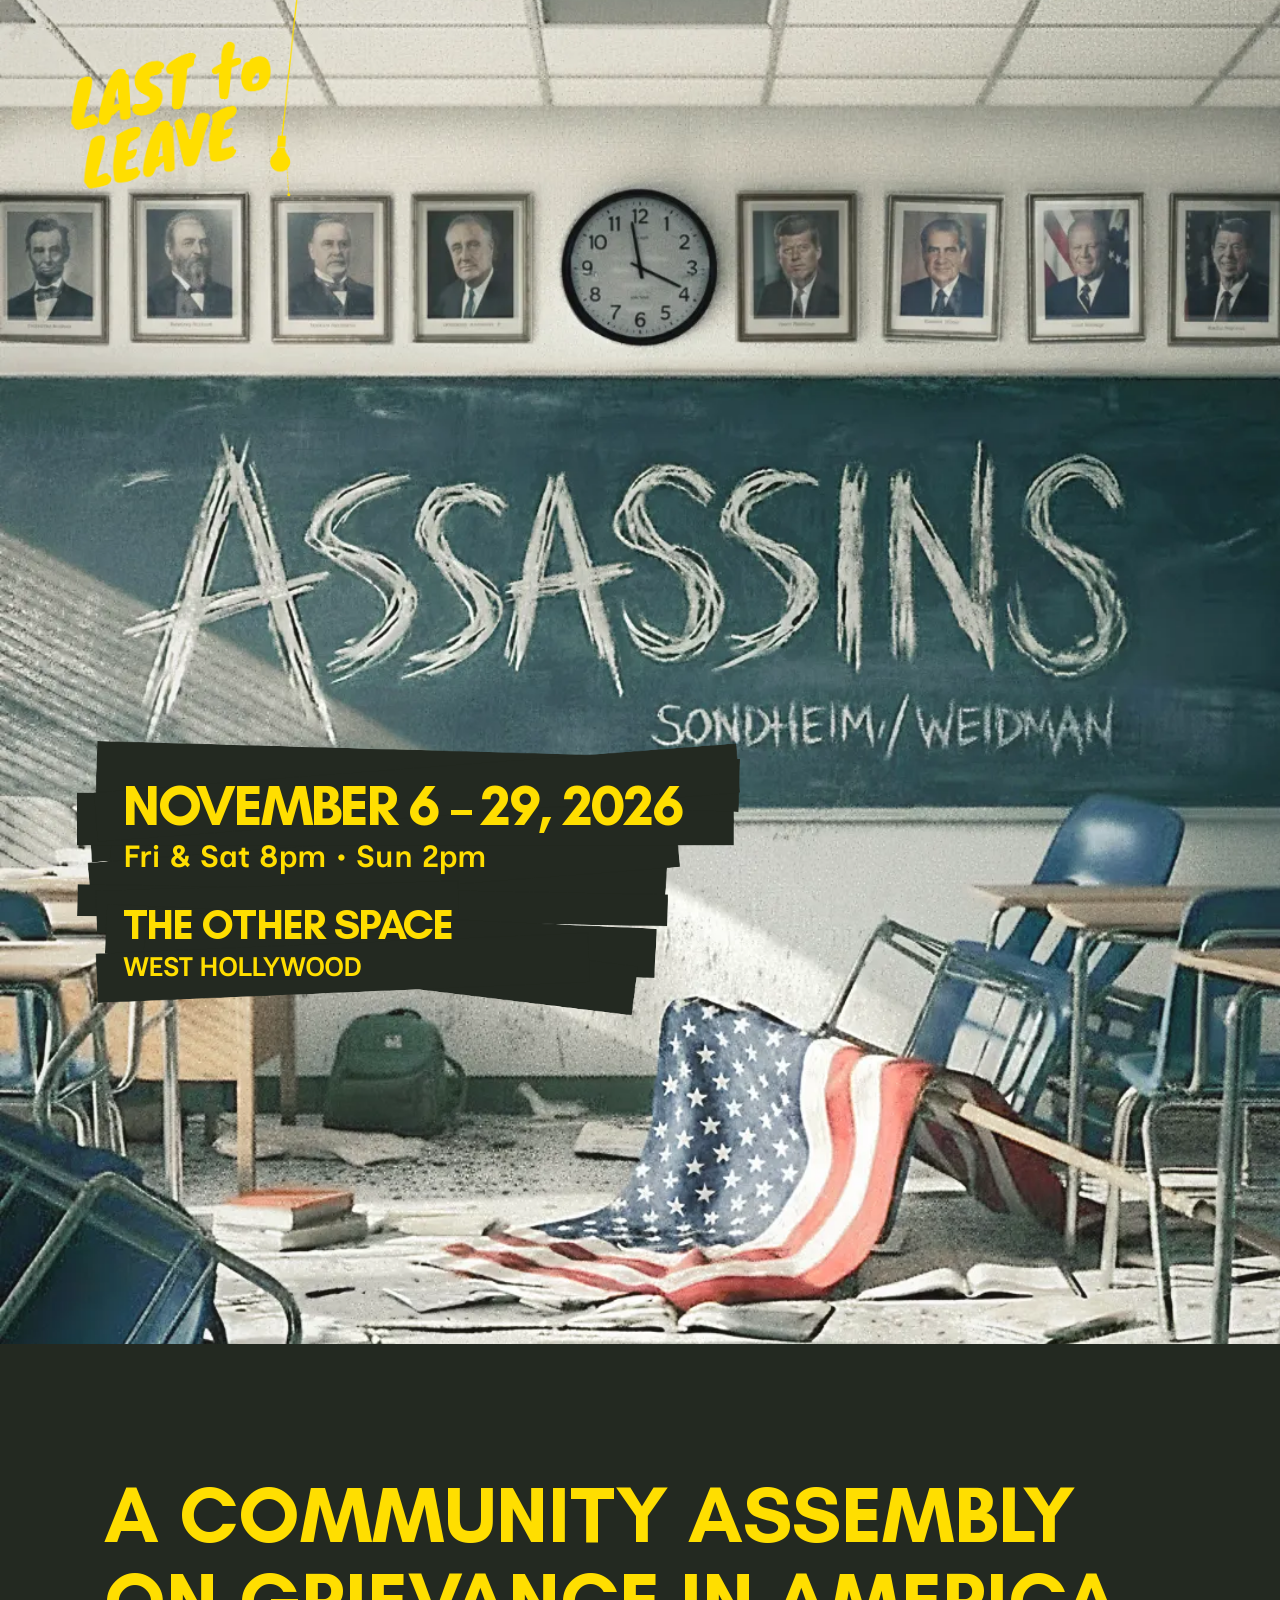
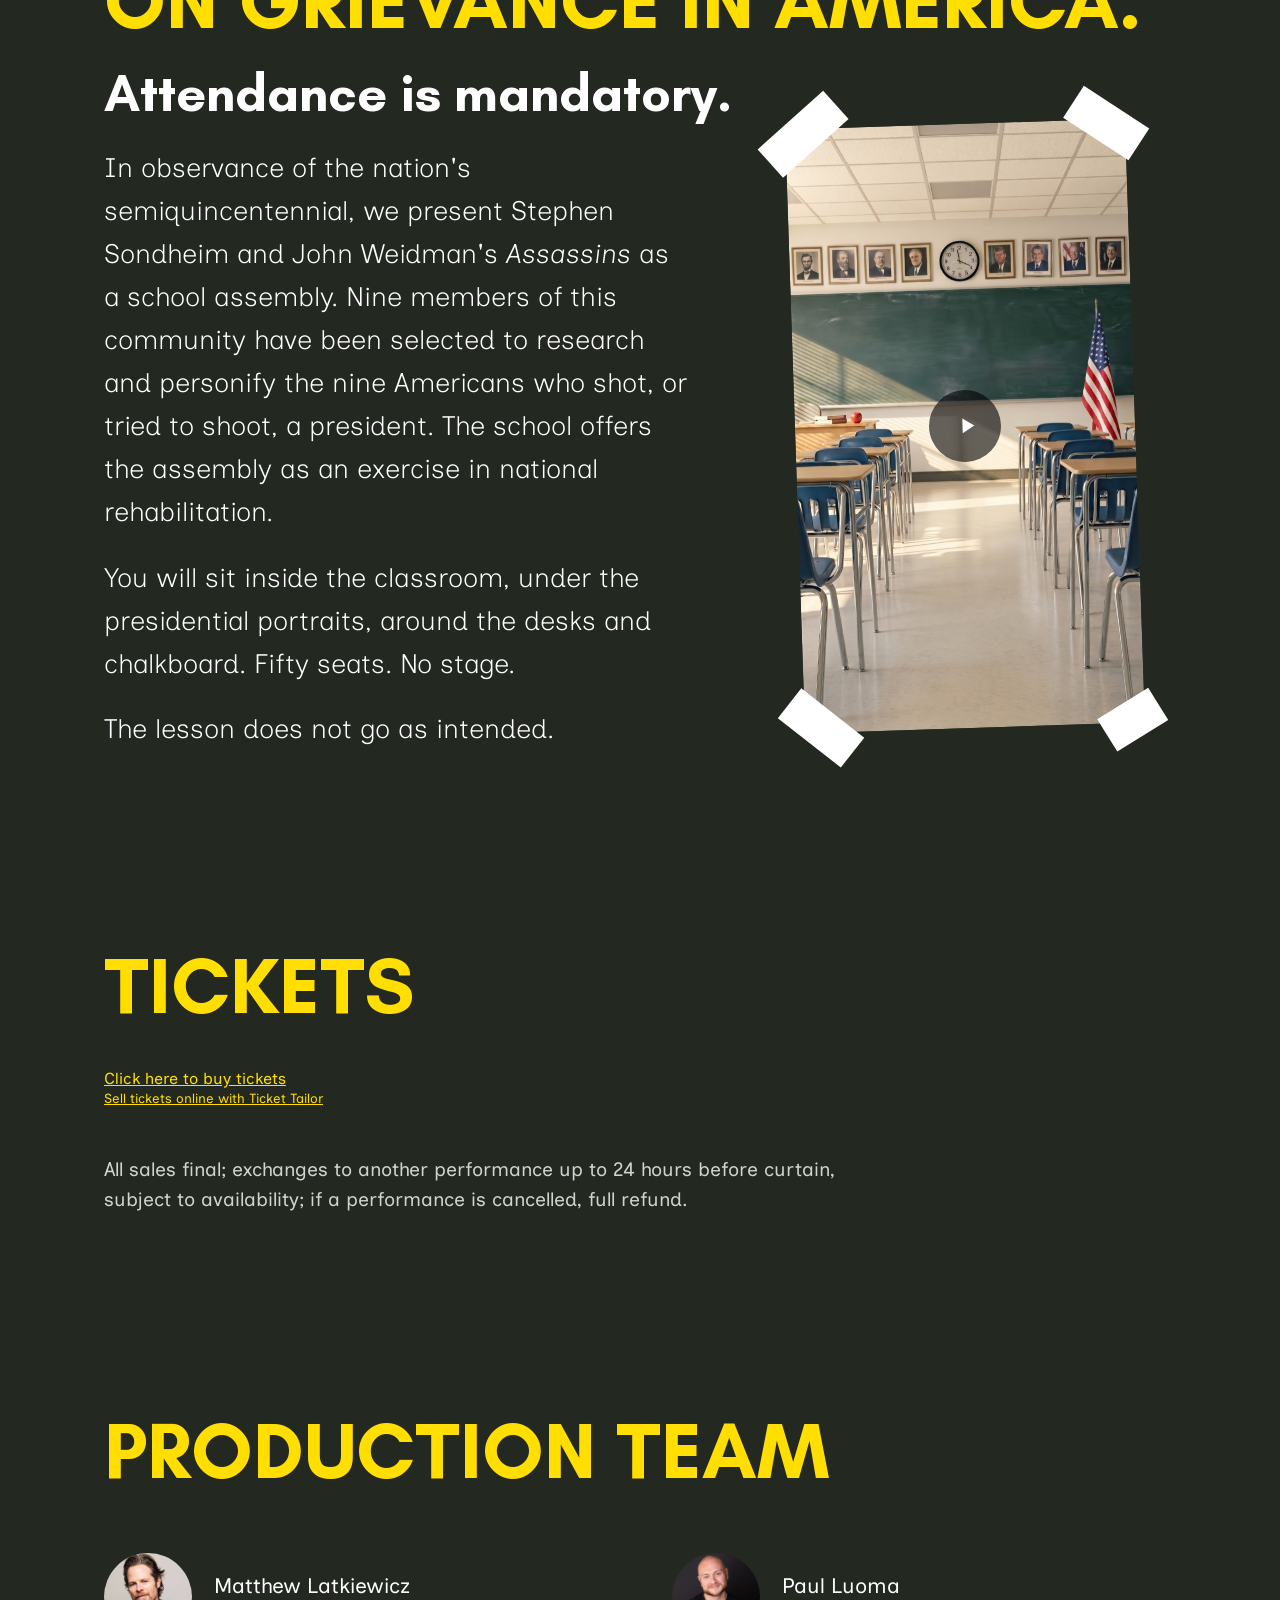
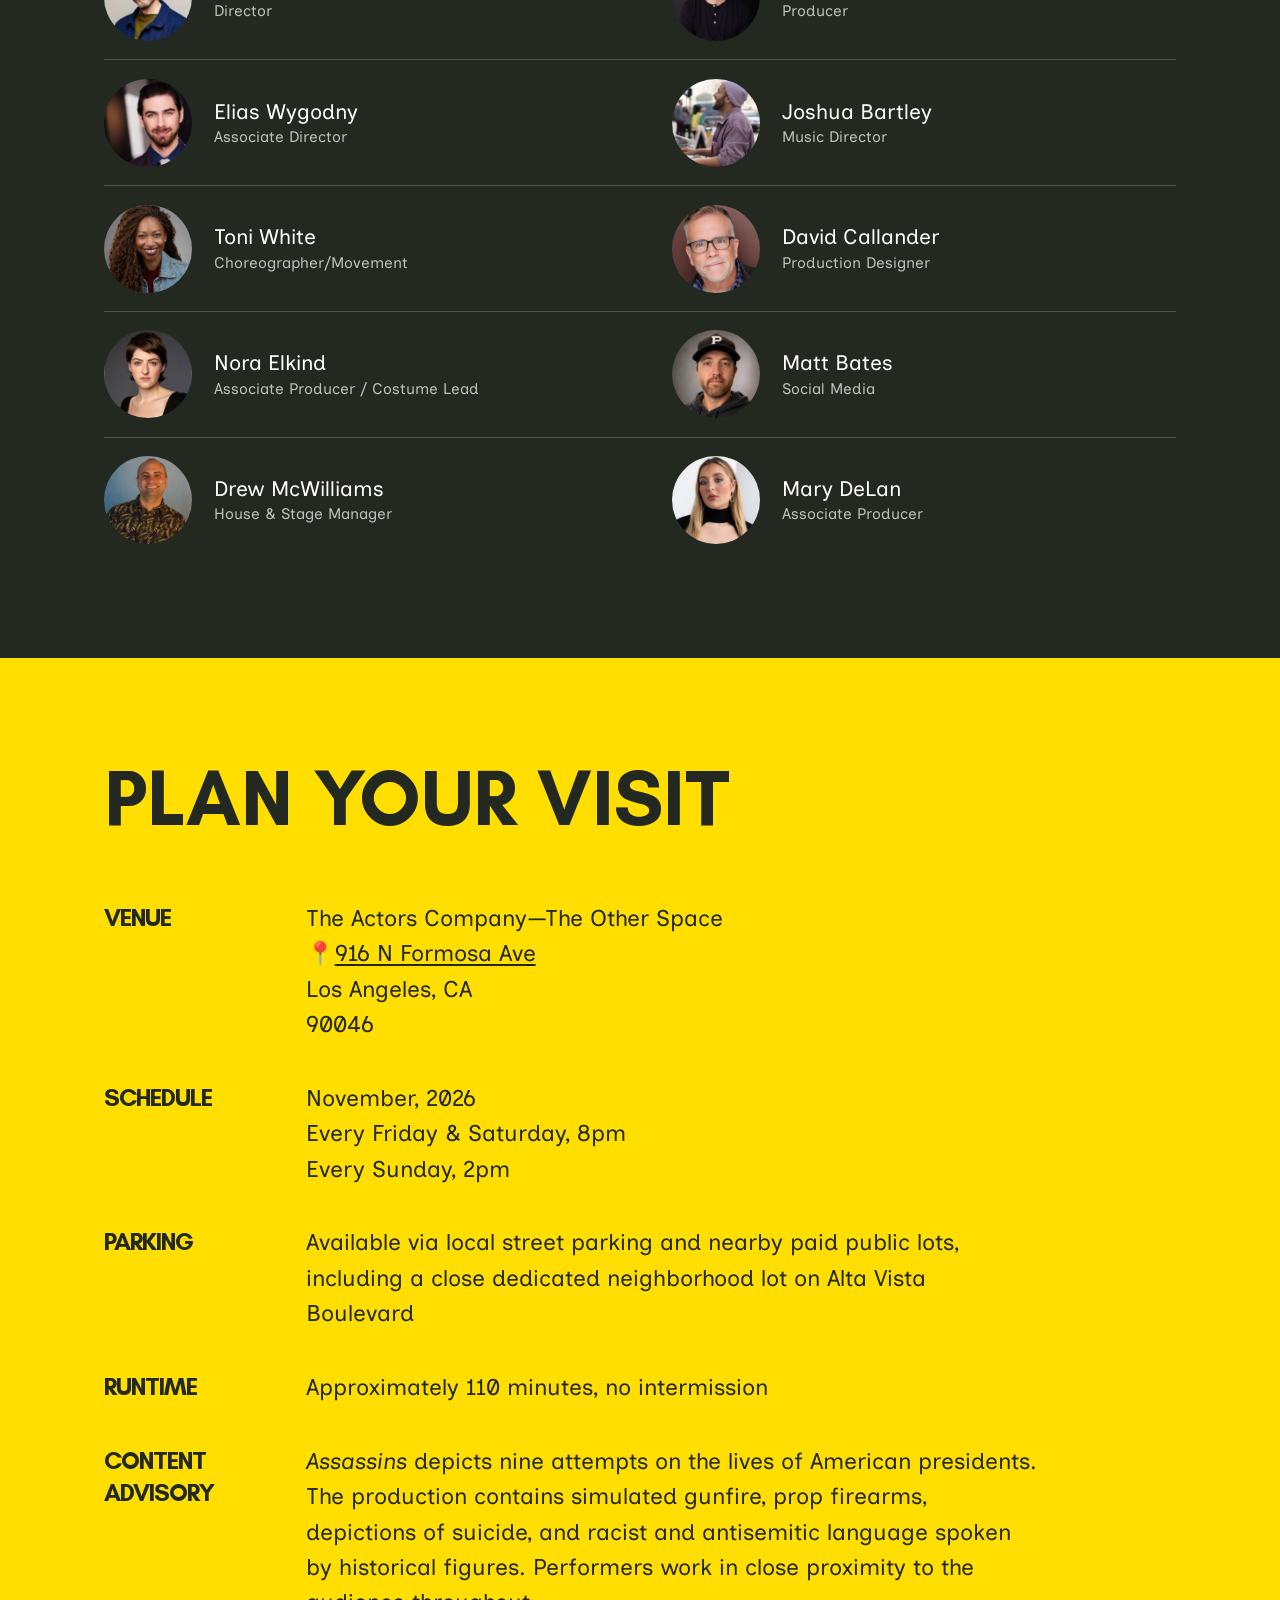
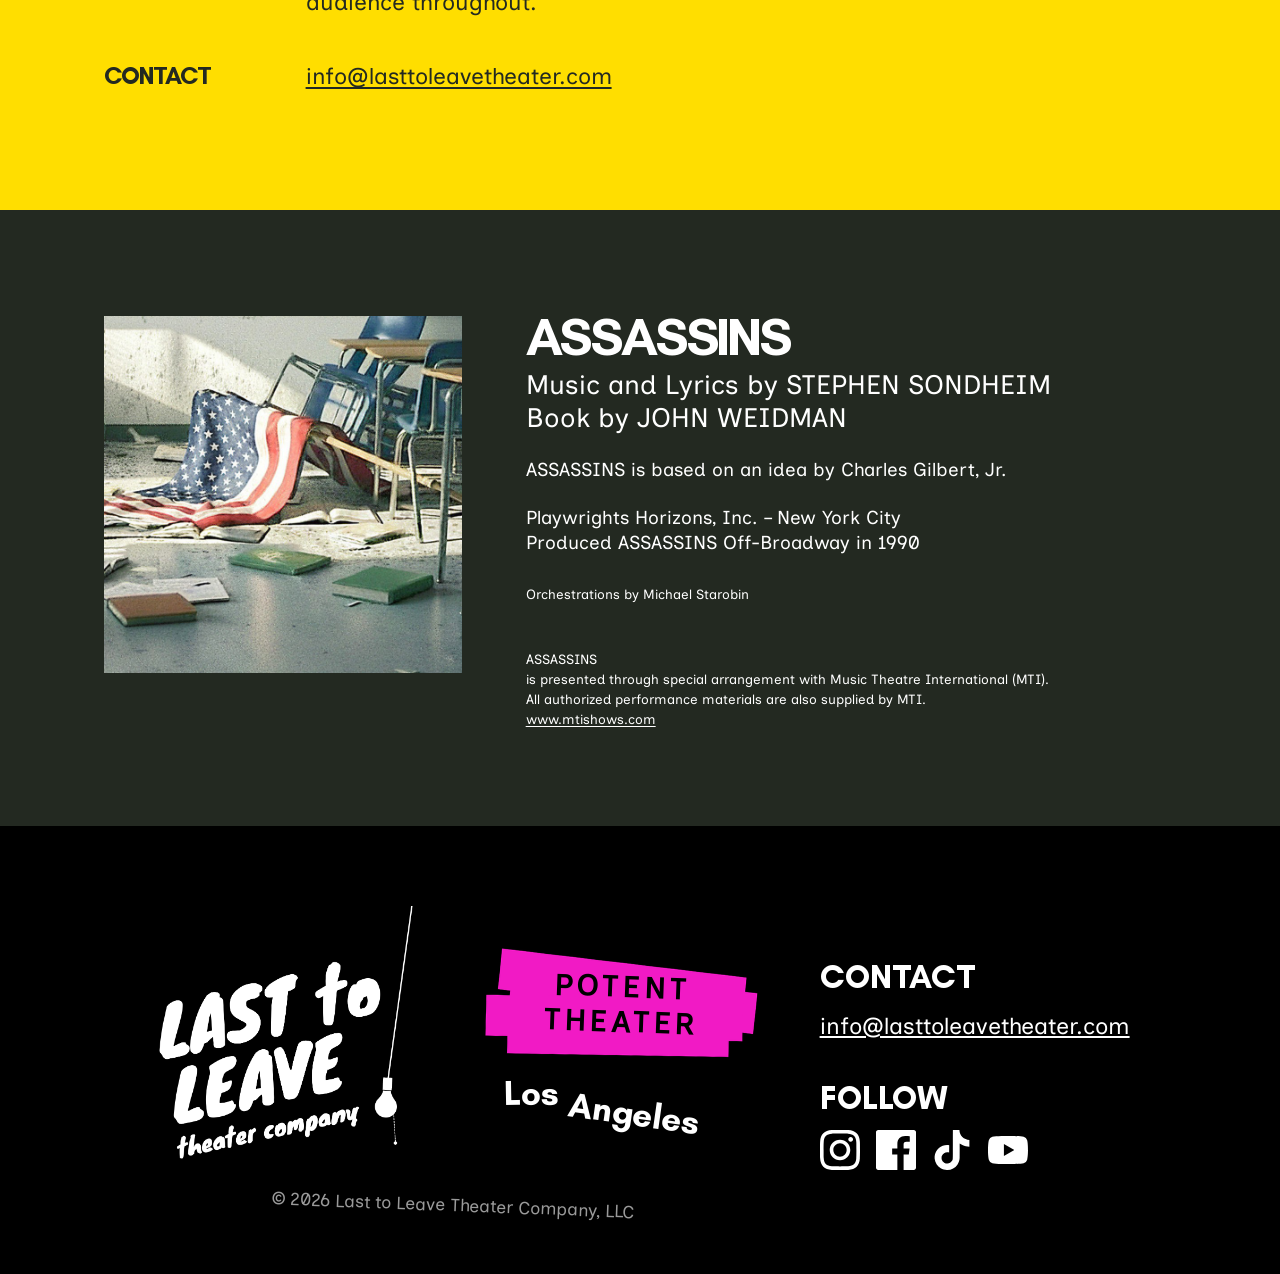
==== assassins/index.html @ aa646a74 "Assassins: Ticket Tailor embed section New section between the concept and the production team: the " ====
<!DOCTYPE html>
<html lang="en">
<head>
<meta charset="UTF-8">
<meta name="viewport" content="width=device-width, initial-scale=1.0">
<title>ASSASSINS — Last to Leave Theater Co.</title>
<meta name="description" content="Stephen Sondheim and John Weidman's ASSASSINS, presented by Last to Leave Theater Company. November 6–29, 2026 at The Other Space, West Hollywood. Fifty seats. No stage.">

<meta property="og:type" content="website">
<meta property="og:url" content="https://lasttoleavetheater.com/assassins/">
<meta property="og:title" content="ASSASSINS — Last to Leave Theater Co.">
<meta property="og:description" content="Stephen Sondheim and John Weidman's ASSASSINS, presented by Last to Leave Theater Company. November 6–29, 2026 at The Other Space, West Hollywood. Fifty seats. No stage.">
<meta property="og:image" content="https://lasttoleavetheater.com/images/assassins/og-card.jpg">
<meta property="og:image:width" content="1200">
<meta property="og:image:height" content="630">

<meta name="twitter:card" content="summary_large_image">
<meta name="twitter:title" content="ASSASSINS — Last to Leave Theater Co.">
<meta name="twitter:description" content="Stephen Sondheim and John Weidman's ASSASSINS, presented by Last to Leave Theater Company. November 6–29, 2026 at The Other Space, West Hollywood.">
<meta name="twitter:image" content="https://lasttoleavetheater.com/images/assassins/og-card.jpg">

<link rel="preconnect" href="https://fonts.googleapis.com">
<link rel="preconnect" href="https://fonts.gstatic.com" crossorigin>
<link href="https://fonts.googleapis.com/css2?family=Inclusive+Sans:ital,wght@0,400;0,600;0,700;1,400&family=IBM+Plex+Mono:wght@400;500&display=swap" rel="stylesheet">
<link rel="stylesheet" href="/css/assassins.css">
</head>
<body>

<section class="hero">

  <h1 class="visually-hidden">ASSASSINS — Last to Leave Theater Company</h1>

  <div class="hero__frame">

    <!-- Media-scoped sources first, format-only sources after.
         The (max-aspect-ratio: 1/1) and (max-width: 900px) condition is
         mirrored in css/assassins.css and the two must stay
         character-identical. -->
    <picture class="hero__picture">
      <source media="(max-aspect-ratio: 1/1) and (max-width: 900px)" type="image/webp" srcset="/images/assassins/hero-9x16.webp">
      <source media="(max-aspect-ratio: 1/1) and (max-width: 900px)" type="image/png" srcset="/images/assassins/hero-9x16.png">
      <source type="image/webp" srcset="/images/assassins/hero-4x5.webp">
      <img class="hero__image"
           src="/images/assassins/hero-4x5.png"
           width="1080" height="1350"
           alt="A wrecked classroom: desks overturned, papers scattered across the floor, an American flag slumped across a chair, a row of presidential portraits and a clock along the back wall.">
    </picture>

    <a class="hero__logo" href="/">
      <img src="/images/assassins/ltl-logo-yellow.png" width="1080" height="950"
           alt="Last to Leave Theater Company — home">
    </a>

    <div class="hero__plate">
      <p class="hero__plate-dates">November 6 – 29, 2026</p>
      <p class="hero__plate-times">Fri &amp; Sat 8pm &bull; Sun 2pm</p>
      <p class="hero__plate-venue">The Other Space</p>
      <p class="hero__plate-city">West Hollywood</p>
    </div>

  </div>
</section>

<main>

<!-- ==========================================================
     1 — CONCEPT
     ========================================================== -->
<section class="concept" id="concept">
  <div class="shell concept__inner">

    <h2 class="concept__headline">A COMMUNITY ASSEMBLY ON GRIEVANCE IN AMERICA.</h2>
    <p class="concept__subhead">Attendance is mandatory.</p>

    <div class="concept__copy">
      <p class="concept__para">In observance of the nation's semiquincentennial, we present Stephen Sondheim and John Weidman's <em>Assassins</em> as a school assembly. Nine members of this community have been selected to research and personify the nine Americans who shot, or tried to shoot, a president. The school offers the assembly as an exercise in national rehabilitation.</p>

      <p class="concept__para">You will sit inside the classroom, under the presidential portraits, around the desks and chalkboard. Fifty seats. No stage.</p>

      <p class="concept__para">The lesson does not go as intended.</p>
    </div>

    <div class="concept__video">
      <div class="video-frame">
        <span class="tape tape--tl" aria-hidden="true"></span>
        <span class="tape tape--tr" aria-hidden="true"></span>
        <span class="tape tape--bl" aria-hidden="true"></span>
        <span class="tape tape--br" aria-hidden="true"></span>
        <div class="video-frame__media">
          <!-- No `controls` on purpose. The play button below and a click on
               the frame are the whole interface, matching the homepage
               player. `muted` is undone by js/assassins.js on the press. -->
          <video
            id="conceptVideo"
            playsinline
            muted
            preload="none"
            poster="/images/assassins/assassins-teaser-poster.jpg">
            <source src="/images/assassins/assassins-teaser-web.mp4" type="video/mp4">
          </video>
          <button class="video-frame__play" id="conceptPlayBtn" aria-label="Play video">
            <svg viewBox="0 0 24 24"><path d="M8 5v14l11-7z"/></svg>
          </button>
        </div>
      </div>
    </div>

  </div>
</section>

<!-- ==========================================================
     6 — TICKETS
     Numbered 6 because 1–5 are taken and the neighbouring
     banners are not to be renumbered; positionally this sits
     between 1 (concept) and 2 (production team).

     THE WIDGET BELOW IS A VERBATIM PASTE FROM TICKET TAILOR.
     Do not reformat it, do not break the <script> onto its own
     lines, do not add async/defer, and do not add classes to
     .tt-widget. It swaps itself for an iframe served by
     tickettailor.com — their styling, their fonts — and injects
     its own widget.css into <head> at runtime, after
     css/assassins.css. See css/assassins.css for what that
     stylesheet does to the widget's width.

     The <script> carries no async/defer, so it blocks the parser
     here until the CDN answers: the sections below and
     /js/assassins.js all wait on it. That is the cost of pasting
     it unmodified, which is what Ticket Tailor requires.

     .tt-widget-fallback is Ticket Tailor's own fallback. Their
     stylesheet hides it; it surfaces only when their script is
     blocked, and then their CSS is blocked along with it — which
     is why css/assassins.css gives its link a colour.
     ========================================================== -->
<section class="tickets" id="tickets">
  <div class="shell">

    <h2 class="tickets__heading">TICKETS</h2>

    <!-- Ticket Tailor Widget. Paste this into your website where you want the widget to appear. Do not change the code or the widget may not work properly. -->
    <div class="tt-widget"><div class="tt-widget-fallback"><p><a href="https://www.tickettailor.com/all-tickets-calendar/lasttoleavetheatercompany/?ref=website_widget" target="_blank">Click here to buy tickets</a><br /><small><a href="https://www.tickettailor.com?rf=wdg_330694" class="tt-widget-powered">Sell tickets online with Ticket Tailor</a></small></p></div><script src="https://cdn.tickettailor.com/js/widgets/min/widget.js" data-url="https://www.tickettailor.com/all-tickets-calendar/lasttoleavetheatercompany/?ref=website_widget" data-type="inline" data-inline-minimal="true" data-inline-show-logo="false" data-inline-bg-fill="false" data-inline-inherit-ref-from-url-param="" data-inline-ref="website_widget"></script></div><!-- End of Ticket Tailor Widget -->

    <p class="tickets__policy">All sales final; exchanges to another performance up to 24 hours before curtain, subject to availability; if a performance is cancelled, full refund.</p>

  </div>
</section>

<!-- ==========================================================
     2 — PRODUCTION TEAM
     ========================================================== -->
<section class="team" id="team">
  <div class="shell">
    <h2 class="team__heading">PRODUCTION TEAM</h2>

    <ul class="team__grid">

      <li class="team__member">
        <img class="team__photo" src="/images/assassins/matthew-latkiewicz.jpg"
             width="800" height="800" loading="lazy" alt="Matthew Latkiewicz">
        <div class="team__text">
          <p class="team__name">Matthew Latkiewicz</p>
          <p class="team__role">Director</p>
        </div>
      </li>

      <li class="team__member">
        <img class="team__photo" src="/images/assassins/paul-luoma.jpg"
             width="800" height="800" loading="lazy" alt="Paul Luoma">
        <div class="team__text">
          <p class="team__name">Paul Luoma</p>
          <p class="team__role">Producer</p>
        </div>
      </li>

      <li class="team__member">
        <img class="team__photo" src="/images/assassins/elias-wygodny.jpg"
             width="800" height="800" loading="lazy" alt="Elias Wygodny">
        <div class="team__text">
          <p class="team__name">Elias Wygodny</p>
          <p class="team__role">Associate Director</p>
        </div>
      </li>

      <li class="team__member">
        <img class="team__photo" src="/images/assassins/joshua-bartley.jpg"
             width="800" height="800" loading="lazy" alt="Joshua Bartley">
        <div class="team__text">
          <p class="team__name">Joshua Bartley</p>
          <p class="team__role">Music Director</p>
        </div>
      </li>

      <li class="team__member">
        <img class="team__photo" src="/images/assassins/toni-white.jpg"
             width="800" height="800" loading="lazy" alt="Toni White">
        <div class="team__text">
          <p class="team__name">Toni White</p>
          <p class="team__role">Choreographer/Movement</p>
        </div>
      </li>

      <li class="team__member">
        <img class="team__photo" src="/images/assassins/david-callander.jpg"
             width="800" height="800" loading="lazy" alt="David Callander">
        <div class="team__text">
          <p class="team__name">David Callander</p>
          <p class="team__role">Production Designer</p>
        </div>
      </li>

      <li class="team__member">
        <img class="team__photo" src="/images/assassins/nora-elkind.jpg"
             width="800" height="800" loading="lazy" alt="Nora Elkind">
        <div class="team__text">
          <p class="team__name">Nora Elkind</p>
          <p class="team__role">Associate Producer / Costume Lead</p>
        </div>
      </li>

      <li class="team__member">
        <img class="team__photo" src="/images/assassins/matt-bates.jpg"
             width="800" height="800" loading="lazy" alt="Matt Bates">
        <div class="team__text">
          <p class="team__name">Matt Bates</p>
          <p class="team__role">Social Media</p>
        </div>
      </li>

      <li class="team__member">
        <img class="team__photo" src="/images/assassins/drew-mcwilliams.jpg"
             width="800" height="800" loading="lazy" alt="Drew McWilliams">
        <div class="team__text">
          <p class="team__name">Drew McWilliams</p>
          <p class="team__role">House &amp; Stage Manager</p>
        </div>
      </li>

      <li class="team__member">
        <img class="team__photo" src="/images/assassins/mary-delan.jpg"
             width="800" height="800" loading="lazy" alt="Mary DeLan">
        <div class="team__text">
          <p class="team__name">Mary DeLan</p>
          <p class="team__role">Associate Producer</p>
        </div>
      </li>

    </ul>
  </div>
</section>

<!-- ==========================================================
     3 — PLAN YOUR VISIT
     ========================================================== -->
<section class="visit" id="visit">
  <div class="shell">
    <h2 class="visit__heading">PLAN YOUR VISIT</h2>

    <dl class="visit__rows">

      <div class="visit__row">
        <dt class="visit__label">Venue</dt>
        <dd class="visit__content">
          The Actors Company—The Other Space<br>
          📍<a href="https://www.google.com/maps/search/?api=1&amp;query=916+N+Formosa+Ave+Los+Angeles+CA+90046"
             target="_blank" rel="noopener noreferrer">916 N Formosa Ave</a><br>
          Los Angeles, CA<br>
          90046
        </dd>
      </div>

      <div class="visit__row">
        <dt class="visit__label">Schedule</dt>
        <dd class="visit__content">
          November, 2026<br>
          Every Friday &amp; Saturday, 8pm<br>
          Every Sunday, 2pm
        </dd>
      </div>

      <div class="visit__row">
        <dt class="visit__label">Parking</dt>
        <dd class="visit__content">Available via local street parking and nearby paid public lots, including a close dedicated neighborhood lot on Alta Vista Boulevard</dd>
      </div>

      <div class="visit__row">
        <dt class="visit__label">Runtime</dt>
        <dd class="visit__content">Approximately 110 minutes, no intermission</dd>
      </div>

      <div class="visit__row">
        <dt class="visit__label">Content Advisory</dt>
        <dd class="visit__content"><em>Assassins</em> depicts nine attempts on the lives of American presidents. The production contains simulated gunfire, prop firearms, depictions of suicide, and racist and antisemitic language spoken by historical figures. Performers work in close proximity to the audience throughout.</dd>
      </div>

      <div class="visit__row">
        <dt class="visit__label">Contact</dt>
        <dd class="visit__content">
          <a href="mailto:info@lasttoleavetheater.com">info@lasttoleavetheater.com</a>
        </dd>
      </div>

    </dl>
  </div>
</section>

<!-- ==========================================================
     5 — CREDITS / BILLING
     LEGAL COMPLIANCE ARTIFACT. The text and the type sizes are
     mandated by MTI. Do not reword, re-order, or resize anything
     in this section. No box, border, rule, outline, or background
     panel may surround the billing — the license explicitly
     prohibits a billing box. See css/assassins.css.
     ========================================================== -->
<section class="credits" id="credits">
  <div class="shell credits__inner">

    <div class="credits__art">
      <img src="/images/assassins/credits-detail.jpg" width="800" height="800" loading="lazy"
           alt="A detail of the wrecked classroom: an American flag draped over a toppled chair, with textbooks and papers scattered across the floor.">
    </div>

    <div class="credits__billing">
      <h2 class="credits__title">ASSASSINS</h2>
      <p class="credits__author">Music and Lyrics by STEPHEN SONDHEIM</p>
      <p class="credits__author">Book by JOHN WEIDMAN</p>

      <p class="credits__note credits__note--group">ASSASSINS is based on an idea by Charles Gilbert, Jr.</p>

      <!-- &#8211; is an EN dash, mandated. Not an em dash, not a hyphen. -->
      <p class="credits__note credits__note--group">Playwrights Horizons, Inc. &#8211; New York City</p>
      <p class="credits__note">Produced ASSASSINS Off-Broadway in 1990</p>

      <p class="credits__orchestration">Orchestrations by Michael Starobin</p>

      <p class="credits__mti">
        ASSASSINS<br>
        is presented through special arrangement with Music Theatre International (MTI).<br>
        All authorized performance materials are also supplied by MTI.<br>
        <a href="https://www.mtishows.com" target="_blank" rel="noopener noreferrer">www.mtishows.com</a>
      </p>
    </div>

  </div>
</section>

</main>

<!-- ==========================================================
     4 — FOOTER
     The page's one deliberate break from the show palette: company
     black plus #F11AC5. Rebuilt to match the homepage footer —
     css/style.css is neither linked nor edited from this page.
     Same restraint as the homepage: contact, follow, copyright.
     No address, no links column, no sitemap, no credits.
     ========================================================== -->
<footer class="footer" id="footer">
  <div class="footer__inner">

    <div class="footer__wordmark">
      <img src="/images/wordmark-lockup.png" width="1794" height="1786"
           loading="lazy" alt="Last to Leave theater company" class="footer__lockup">
    </div>

    <div class="footer__brand">
      <span class="footer__tape">
        <span class="footer__tape-text">POTENT<br>THEATER</span>
      </span>
      <p class="footer__la"><span class="word--los">Los</span> <span class="word--angeles">Angeles</span></p>
    </div>

    <div class="footer__meta">
      <div>
        <h3>CONTACT</h3>
        <a href="mailto:info@lasttoleavetheater.com" class="footer__email">info@lasttoleavetheater.com</a>
      </div>
      <div>
        <h3>FOLLOW</h3>
        <div class="social-row">
          <a href="https://instagram.com/lasttoleavetheater" target="_blank" rel="noopener" aria-label="Instagram">
            <svg viewBox="0 0 24 24"><path d="M12 2.163c3.204 0 3.584.012 4.85.07 3.252.148 4.771 1.691 4.919 4.919.058 1.265.069 1.645.069 4.849 0 3.205-.012 3.584-.069 4.849-.149 3.225-1.664 4.771-4.919 4.919-1.266.058-1.644.07-4.85.07-3.204 0-3.584-.012-4.849-.07-3.26-.149-4.771-1.699-4.919-4.92-.058-1.265-.07-1.644-.07-4.849 0-3.204.013-3.583.07-4.849.149-3.227 1.664-4.771 4.919-4.919 1.266-.057 1.645-.069 4.849-.069zm0-2.163c-3.259 0-3.667.014-4.947.072-4.358.2-6.78 2.618-6.98 6.98-.059 1.281-.073 1.689-.073 4.948 0 3.259.014 3.668.072 4.948.2 4.358 2.618 6.78 6.98 6.98 1.281.058 1.689.072 4.948.072 3.259 0 3.668-.014 4.948-.072 4.354-.2 6.782-2.618 6.98-6.98.058-1.28.072-1.689.072-4.948 0-3.259-.014-3.667-.072-4.947-.196-4.354-2.617-6.78-6.98-6.98-1.281-.059-1.69-.073-4.949-.073zm0 5.838c-3.403 0-6.162 2.759-6.162 6.162s2.759 6.163 6.162 6.163 6.162-2.759 6.162-6.163c0-3.403-2.759-6.162-6.162-6.162zm0 10.162c-2.209 0-4-1.79-4-4 0-2.209 1.791-4 4-4s4 1.791 4 4c0 2.21-1.791 4-4 4zm6.406-11.845c-.796 0-1.441.645-1.441 1.44s.645 1.44 1.441 1.44c.795 0 1.439-.645 1.439-1.44s-.644-1.44-1.439-1.44z"/></svg>
          </a>
          <a href="https://www.facebook.com/profile.php?id=61587744928909&mibextid=wwXIfr&mibextid=wwXIfr" target="_blank" rel="noopener" aria-label="Facebook">
            <svg viewBox="0 0 24 24"><path d="M22.675 0h-21.35c-.732 0-1.325.593-1.325 1.325v21.351c0 .731.593 1.324 1.325 1.324h11.495v-9.294h-3.128v-3.622h3.128v-2.671c0-3.1 1.893-4.788 4.659-4.788 1.325 0 2.463.099 2.795.143v3.24l-1.918.001c-1.504 0-1.795.715-1.795 1.763v2.313h3.587l-.467 3.622h-3.12v9.293h6.116c.73 0 1.323-.593 1.323-1.325v-21.35c0-.732-.593-1.325-1.325-1.325z"/></svg>
          </a>
          <a href="https://tiktok.com/@lasttoleavetheater" target="_blank" rel="noopener" aria-label="TikTok">
            <svg viewBox="0 0 24 24"><path d="M12.53.02C13.84 0 15.14.01 16.44 0c.08 1.53.63 3.09 1.75 4.17 1.12 1.11 2.7 1.62 4.24 1.79v4.03c-1.44-.05-2.89-.35-4.2-.97-.57-.26-1.1-.59-1.62-.93-.01 2.92.01 5.84-.02 8.75-.08 1.4-.54 2.79-1.35 3.94-1.31 1.92-3.58 3.17-5.91 3.21-1.43.08-2.86-.31-4.08-1.03-2.02-1.19-3.44-3.37-3.65-5.71-.02-.5-.03-1-.01-1.49.18-1.9 1.12-3.72 2.58-4.96 1.66-1.44 3.98-2.13 6.15-1.72.02 1.48-.04 2.96-.04 4.44-.99-.32-2.15-.23-3.02.37-.63.41-1.11 1.04-1.36 1.75-.21.51-.15 1.07-.14 1.61.24 1.64 1.82 3.02 3.5 2.87 1.12-.01 2.19-.66 2.77-1.61.19-.33.4-.67.41-1.06.1-1.79.06-3.57.07-5.36.01-4.03-.01-8.05.02-12.07z"/></svg>
          </a>
          <a href="https://www.youtube.com/channel/UCHzRzd8dyjX0GAWx27gqd8Q" target="_blank" rel="noopener" aria-label="YouTube">
            <svg viewBox="0 0 24 24"><path d="M23.498 6.186a3.016 3.016 0 0 0-2.122-2.136C19.505 3.545 12 3.545 12 3.545s-7.505 0-9.377.505A3.017 3.017 0 0 0 .502 6.186C0 8.07 0 12 0 12s0 3.93.502 5.814a3.016 3.016 0 0 0 2.122 2.136c1.871.505 9.376.505 9.376.505s7.505 0 9.377-.505a3.015 3.015 0 0 0 2.122-2.136C24 15.93 24 12 24 12s0-3.93-.502-5.814zM9.545 15.568V8.432L15.818 12l-6.273 3.568z"/></svg>
          </a>
        </div>
      </div>
    </div>

    <p class="footer__copyright">© 2026 Last to Leave Theater Company, LLC</p>

  </div>
</footer>

<script src="/js/assassins.js"></script>

</body>
</html>
---- css/assassins.css ----
/* ==========================================================================
   ASSASSINS — Last to Leave Theater Company
   Standalone page stylesheet for /assassins/. Shares nothing with style.css.
   Palette: #232921 dark green, #FFDE00 yellow, #FFFFFF. No other colors
   (the footer, when it lands, is company black + #F11AC5).
   ========================================================================== */

/* --------------------------------------------------------------------------
   Fonts — copied verbatim from css/style.css.
   These src paths are RELATIVE on purpose. url() resolves against this file's
   location (/css/), not against the page at /assassins/. Do not "fix" them to
   root-relative; that is only correct for paths written in the HTML.
   Inclusive Sans and IBM Plex Mono are not self-hosted — they arrive via the
   Google Fonts <link> in the page head.
   -------------------------------------------------------------------------- */
@font-face {
  font-family: 'Glacial Indifference';
  src: url('../fonts/GlacialIndifference-Regular.woff2') format('woff2');
  font-weight: 400;
  font-style: normal;
  font-display: swap;
}
@font-face {
  font-family: 'Glacial Indifference';
  src: url('../fonts/GlacialIndifference-Bold.woff2') format('woff2');
  font-weight: 700;
  font-style: normal;
  font-display: swap;
}

/* --------------------------------------------------------------------------
   Base
   -------------------------------------------------------------------------- */
*, *::before, *::after { box-sizing: border-box; }

html { -webkit-text-size-adjust: 100%; }

body {
  margin: 0;
  background: #232921;
  color: #FFFFFF;
  font-family: 'Inclusive Sans', system-ui, sans-serif;
}

img { display: block; max-width: 100%; }

/* --------------------------------------------------------------------------
   Utilities
   -------------------------------------------------------------------------- */

/* Removed from view, kept for screen readers and search engines. Not
   display:none — that would hide it from assistive tech too. */
.visually-hidden {
  position: absolute;
  width: 1px;
  height: 1px;
  margin: -1px;
  padding: 0;
  overflow: hidden;
  clip: rect(0 0 0 0);
  clip-path: inset(50%);
  white-space: nowrap;
  border: 0;
}

/* --------------------------------------------------------------------------
   HERO

   Deliberately NO min-height: 100vh. On landscape the section is exactly
   --hero-cap tall, so the top edge of whatever follows stays visible at the
   bottom of the viewport.
   -------------------------------------------------------------------------- */
.hero {
  --hero-cap: 88vh;   /* hero height on landscape viewports; sets the sliver below */
  background: #232921;
  padding: 0;
  overflow: hidden;
}

/* The frame is the hero's sizing box and the container-query context.

   LANDSCAPE: full-bleed up to --hero-max, then capped. Both dimensions are
   explicit — 100% wide, --hero-cap tall — so the frame no longer derives its
   width from the image's ratio, and there is no ratio to keep in sync with the
   file. The image crops to fit instead (see object-fit below).
   container-type: inline-size is fine with an explicit width; inline-size
   containment only collapses a box whose width would have to come from
   measuring its contents.

   The cap exists because the source art is only 1080px wide — past roughly
   that point the upscale artifacts get loud. Beyond --hero-max the frame stops
   growing and stays centred, and the leftover viewport becomes #232921 field
   on both sides, reading as deliberate letterboxing rather than a short image.
   It also pins cqw: plate type stops growing once the frame stops growing.

   PORTRAIT: the frame takes aspect-ratio: 9/16 to match the 9x16 file exactly,
   so object-fit: cover has nothing to crop and the artwork is shown whole.
   That ratio is the one that still has to match its image file — see the
   media block at the bottom of this file. */
.hero__frame {
  --hero-max: 1600px;
  --frame-h: max(var(--hero-cap), calc(min(100vw, var(--hero-max)) * 1.05));
  height: var(--frame-h);
  position: relative;
  width: 100%;
  max-width: var(--hero-max);
  margin-inline: auto;
  container-type: inline-size;
}

.hero__picture { display: block; width: 100%; height: 100%; }

.hero__image {
  width: 100%;
  height: 100%;
  object-fit: cover;
  /* Crop window: 0% shows the top of the artwork, 100% shows the bottom. */
  object-position: 50% 12%;
}

/* --------------------------------------------------------------------------
   Hero logo — percentage size and position, so it tracks the image.
   -------------------------------------------------------------------------- */
.hero__logo {
  position: absolute;
  top: 0%;
  left: 5.5%;
  width: 18%;
  display: block;
}
.hero__logo img { width: 100%; height: auto; }

/* --------------------------------------------------------------------------
   Date plate

   Absolutely positioned, percentage-placed. Width is shrink-to-fit (left is
   set, right is not), so the plate art STRETCHES TO THE TYPE via
   background-size: 100% 100% — the text is live HTML, not burned into the PNG.

   Font sizes are in container query units (cqw), never vw. cqw resolves
   against .hero__frame, so the type tracks the frame and stops growing when
   the frame hits --hero-max. vw would keep scaling with the viewport and blow
   this type straight out of the plate on a wide window.
   -------------------------------------------------------------------------- */
.hero__plate {
  position: absolute;
  left: 6%;
  /* Anchor the plate to a point in the ARTWORK, not in the frame.
  
   The frame crops the image (object-fit: cover), so a plain percentage would
   drift away from the chalkboard as the frame's shape changes. This formula
   cancels the crop out.
  
   Three inputs, and each one has to stay in sync with something else:
  
     --img-h    The image's rendered height. Because cover scales the image
                to the frame's width, this is always the frame's width times
                the file's ratio. 100cqw is the frame's width (container-type
                is on .hero__frame) and 1.25 is the 4:5 file's ratio (1350
                divided by 1080). Change the hero file's aspect ratio and
                this number changes with it.
  
     --crop-y   How much of the cropped-off excess comes off the TOP. This
                MUST match the Y value in object-position on .hero__image
                above. They are currently both 12%. Change one, change both.
  
     --anchor   The knob. Where in the artwork the plate's top edge sits, as
                a fraction of the image's height. Higher moves it down.
                This is the only value to touch when tuning placement.
  
   --frame-h comes from .hero__frame and inherits down, so this always
   computes against the frame's real height at any viewport. Do not
   substitute a hardcoded height here — the frame's height is a formula, and
   a fixed number will be wrong at most sizes.
  
   The min() caps the result at 55% of the frame. On wide, short windows the
   formula would otherwise push the plate past the section's bottom edge.
   Below that ceiling the formula runs as designed; at extreme ratios the
   ceiling takes over. */
  --img-h: calc(100cqw * 1.25);
  --crop-y: 0.12;
  --anchor: 0.50;   /* fraction of image height where the plate's top sits */
  
  top: min(
    calc(var(--anchor) * var(--img-h) - (var(--img-h) - var(--frame-h)) * var(--crop-y)),
    55%
  );
  bottom: auto;
  --plate-scale: 1.5;
  padding: calc(1.9cqw * var(--plate-scale)) calc(3cqw * var(--plate-scale))
           calc(2.2cqw * var(--plate-scale)) calc(2.4cqw * var(--plate-scale));
  background-image: url('../images/assassins/date-plate-desktop.png');
  background-size: 100% 100%;
  background-repeat: no-repeat;
  color: #FFDE00;
}

.hero__plate-dates,
.hero__plate-times,
.hero__plate-venue,
.hero__plate-city { margin: 0; }

.hero__plate-dates {
  font-family: 'Glacial Indifference', sans-serif;
  font-size: calc(3cqw * var(--plate-scale));
  letter-spacing: -0.04em;
  font-weight: 700;
  line-height: 1;
  text-transform: uppercase;
}
.hero__plate-times {
  font-size: calc(1.6cqw * var(--plate-scale));
  font-weight: 600;
  line-height: 1.2;
  margin-top: calc(0.3cqw * var(--plate-scale));
}
.hero__plate-venue {
  font-family: 'Glacial Indifference', sans-serif;
  font-size: calc(2.2cqw * var(--plate-scale));
  letter-spacing: -0.04em;
  font-weight: 700;
  line-height: 1.05;
  margin-top: calc(1.4cqw * var(--plate-scale));
  text-transform: uppercase;
}
.hero__plate-city {
  font-size: calc(1.4cqw * var(--plate-scale));
  font-weight: 600;
  letter-spacing: -0.04em;
  line-height: 1.2;
  margin-top: calc(0.2cqw * var(--plate-scale));
  text-transform: uppercase;
}

/* --------------------------------------------------------------------------
   PHONES AND PORTRAIT TABLETS

   !! The condition below is duplicated in assassins/index.html on the
   !! <source media="..."> attributes. THE TWO MUST STAY CHARACTER-IDENTICAL:
   !!
   !!     (max-aspect-ratio: 1/1) and (max-width: 900px)
   !!
   !! They are evaluated by different engines — <picture> chooses the image
   !! file, this block lays it out. If they drift by so much as "1 / 1" vs
   !! "1/1" in a browser that normalizes them differently, or if one threshold
   !! is edited alone, the CSS will lay out for one hero file while <picture>
   !! serves the other — the 4x5 file dropped into a 9/16 frame, where cover
   !! crops away most of the artwork, with the plate and logo anchored to the
   !! wrong edges of it.

   The max-width ceiling is what keeps this off desktop. Aspect ratio alone
   also caught tall-but-wide desktop windows: a 1140px-wide window taller than
   it is wide would take the 9/16 branch and render a 2027px hero. The 9/16
   frame is only sane when the viewport is genuinely phone-width.

   Here the frame's height comes from the 9/16 ratio rather than --hero-cap, so
   the whole 9x16 artwork is shown uncropped at full viewport width. The frame
   and image ratios match, which makes object-fit: cover a no-op.
   -------------------------------------------------------------------------- */
@media (max-aspect-ratio: 1/1) and (max-width: 900px) {

  .hero__frame {
    /* Frame is shorter than the 9:16 file on purpose. object-fit: cover
       trims the excess, and object-position pins it to the top so the crop
       comes off the bottom — the empty floor below the date plate. */
    aspect-ratio: auto;
    height: 75vh;
    width: 100%;
  }
  .hero__art {
    object-fit: cover;
    object-position: 50% 0%;
  }

  .hero__plate {
    background-image: url('../images/assassins/date-plate-desktop.png');
    left: 5%;
    top: auto;
    bottom: 6%;
    padding: 4.6cqw 4.5cqw 6.5cqw 5.5cqw;
  }
  .hero__plate-dates { font-size: 6.9cqw; }
  .hero__plate-times { font-size: 4.0cqw; }
  .hero__plate-venue { font-size: 5.8cqw; margin-top: 2.2cqw; }
  .hero__plate-city  { font-size: 3.4cqw; margin-top: 0.7cqw; }

  .hero__logo { top: 0%; left: 10%; width: 26%; }
}

/* --------------------------------------------------------------------------
   Shared: content shell
   One max-width + gutter box for every section below the hero. The hero is
   deliberately NOT in here — it is full-bleed and sized by --hero-cap.
   -------------------------------------------------------------------------- */
.shell {
  width: 100%;
  max-width: 1200px;
  margin-inline: auto;
  padding-inline: clamp(1.25rem, 5vw, 4rem);
}

/* --------------------------------------------------------------------------
   Shared: tape strips
   Technique lifted from css/style.css (.video-frame .tape): a solid, UNclipped
   rectangle, rotated, with a different length per corner so the four pieces
   read as individually torn rather than four copies of one shape. White here
   instead of the homepage's pink/black — this page is the show palette.
   -------------------------------------------------------------------------- */
.tape {
  position: absolute;
  height: 2.4rem;
  background: #FFFFFF;
  /* .video-frame__media follows these spans in the DOM and is also positioned;
     without this it paints over them by plain source order and the tape stops
     looking stuck down on top of the video. */
  z-index: 2;
}
.tape--tl { top: -0.85rem;    left: -1.6rem;  width: 5.5rem;  transform: rotate(-40deg); }
.tape--tr { top: -0.95rem;    right: -1.3rem; width: 4.9rem;  transform: rotate(35deg); }
.tape--bl { bottom: -0.85rem; left: -1.5rem;  width: 5rem;    transform: rotate(40deg); }
.tape--br { bottom: -1rem;    right: -1.1rem; width: 3.75rem; transform: rotate(-30deg); }

/* --------------------------------------------------------------------------
   1 — CONCEPT
   -------------------------------------------------------------------------- */
.concept {
  /* A fixed nav bar arrives in a later session. --nav-clearance is reserved
     space for it; the breathing room is added ON TOP of that reservation, not
     carved out of it, so the headline can never end up underneath the bar.
     Do not collapse these two values into one number. */
  --nav-clearance: 80px;
  padding-top: calc(var(--nav-clearance) + 3rem);
  padding-bottom: clamp(3rem, 8vw, 6rem);
  background: #232921;
}

/* Four children: headline, subhead, copy column, video column. The first two
   span the full track set and sit above the two-column row. */
.concept__inner {
  display: grid;
  grid-template-columns: minmax(0, 1fr) minmax(0, 0.72fr);
  /* Column gap only. The headline and subhead are now grid ROWS of their own,
     and a row-gap would stack on top of their existing margins — the vertical
     rhythm in this section is margin-driven and stays that way. */
  column-gap: clamp(2rem, 5vw, 4.5rem);
  row-gap: 0;
  align-items: start;
}

/* Full measure, above the copy/video row. Both stay INSIDE .concept__inner on
   purpose — the section's padding and the .shell max-width live on that box,
   and moving them out would take them out of the shell. */
.concept__headline,
.concept__subhead { grid-column: 1 / -1; }

.concept__headline {
  margin: 0;
  font-family: 'Glacial Indifference', sans-serif;
  font-weight: 700;
  font-size: clamp(3.04rem, 6.4vw, 4.96rem);
  line-height: 1.08;
  color: #FFDE00;
}

.concept__subhead {
  font-family: 'Glacial Indifference', sans-serif;
  margin: 1.1rem 0 0;
  font-weight: 600;
  font-size: clamp(3.25rem, 4.1vw, 3.55rem);
  color: #FFFFFF;
}

.concept__para {
  margin: 1.4rem 0 0;
  max-width: 38em;
  font-weight: 100;
  font-size: clamp(1.5rem, 2.1vw, 1.6875rem);
  line-height: 1.6;
  color: #FFFFFF;
}

.concept__video {
  /* 9:16 is tall — capped so the video balances the copy column instead of
     setting the whole section's height. */
  width: 100%;
  max-width: 340px;
  justify-self: center;
}

.video-frame {
  position: relative;
  transform: rotate(-1.9deg);
}

.video-frame__media {
  position: relative;
  aspect-ratio: 9 / 16;
  overflow: hidden;
  background: #000000;
}

.video-frame__media video {
  display: block;
  width: 100%;
  height: 100%;
  object-fit: cover;
}

/* Custom play affordance. The <video> carries no `controls` attribute, so this
   button plus a click on the frame are the entire interface — see
   js/assassins.js. Ported from css/style.css's .video-frame__play; that file
   is neither linked from this page nor edited. Sizes and colours are the
   homepage's, unchanged: the point is that the two players read as one
   control, so do not "scale this to the frame" — a 9:16 frame is taller, not
   a reason for a bigger button. */
.video-frame__play {
  position: absolute;
  /* inset + auto margins centre the button without a transform. That matters
     here: .video-frame already carries rotate(-2.5deg), and a translate-based
     centring would compose with it. */
  inset: 0;
  margin: auto;
  width: 4.5rem;
  height: 4.5rem;
  border-radius: 50%;
  background: rgba(0, 0, 0, 0.6);
  border: none;
  display: flex;
  align-items: center;
  justify-content: center;
  cursor: pointer;
  padding: 0;
}

.video-frame__play svg {
  width: 1.6rem;
  height: 1.6rem;
  /* #FFFFFF, not var(--white) — this stylesheet declares no palette custom
     properties and shares nothing with style.css. */
  fill: #FFFFFF;
  /* Nudges the triangle's optical centre onto the circle's real centre. */
  margin-left: 4px;
}

.video-frame__play.is-hidden { display: none; }

/* Stack: video falls below the copy, which is already its DOM order. */
@media (max-width: 860px) {
  .concept__inner { grid-template-columns: minmax(0, 1fr); }
  .concept__video { max-width: 300px; justify-self: start; }

  /* Single column, so the copy and the video are stacked rows rather than
     neighbouring columns — and .concept__inner sets row-gap: 0. Without this
     the video butts straight against the last paragraph and its top tape,
     which overhangs the frame by -0.85rem, lands on top of that text.
     The value deliberately repeats .concept__inner's column-gap expression:
     this is the same separation the old `gap` shorthand used to provide here,
     restored on the one edge that still needs it. */
  .concept__video { margin-top: clamp(2rem, 5vw, 4.5rem); margin-left: 7%; }
}

/* --------------------------------------------------------------------------
   6 — TICKETS
   Numbered 6 because 1–5 are taken; positionally it falls between 1 and 2.

   Section shell only, with ONE exception, noted at the bottom of this block.
   Nothing here targets .tt-widget, .tt-widget-inline, .tt-widget-powered, or
   the iframe Ticket Tailor swaps in, and nothing new should. The widget
   arrives with its own stylesheet — widget.js appends widget.css to <head> at
   runtime, after this file, so it wins equal-specificity ties anyway — and
   the calendar itself lives in a cross-origin iframe no CSS here can reach.

   Their stylesheet does the sizing: the iframe is width 100%, min 280px,
   capped at 950px for an all-tickets-calendar URL, and centred by
   text-align: center on the wrapper. So .tickets must stay a plain block —
   no width, no max-width, no flex, no grid. A flex or grid parent in
   particular would take the centring away from text-align and drop the
   widget hard left.

   .shell contributes the page gutter and nothing else. Above roughly 1050px
   of viewport the shell's content box is wider than the widget's 950px cap,
   so the widget sits inset from the copy below it. That inset is Ticket
   Tailor's; closing it would mean overriding their CSS.
   -------------------------------------------------------------------------- */
.tickets {
  padding-block: clamp(3rem, 8vw, 6rem);
  background: #232921;
  color: #FFFFFF;
}

.tickets__heading {
  margin: 0 0 clamp(1.5rem, 4vw, 2.5rem);
  font-family: 'Glacial Indifference', sans-serif;
  font-weight: 700;
  font-size: clamp(3.24rem, 6.48vw, 4.95rem);
  line-height: 1.1;
  color: #FFDE00;
}

/* Subordinate copy, not a lead paragraph: 0.85x .visit__content, which is the
   page's running-text scale. The three terms are that clamp's three terms
   multiplied through, rounded to three places. Deliberately smaller than
   .concept__para — a refund policy should not out-shout the section copy.

   The colour is .team__role's technique (white at reduced alpha rather than a
   new palette entry) at a different alpha. 0.8 here, 0.7 there, both on
   purpose — do not "reconcile" them. */
.tickets__policy {
  margin: clamp(2rem, 5vw, 3rem) 0 0;
  max-width: 38em;
  font-size: clamp(1.084rem, 1.517vw, 1.219rem);
  line-height: 1.55;
  color: rgba(255, 255, 255, 0.8);
}

/* No 860px block for this section: it is a single column at every width, and
   the clamps above already do the resizing. */

/* THE ONE EXCEPTION to the hands-off rule at the top of this block — and it is
   not a restyle of the widget. .tt-widget-fallback is Ticket Tailor's own no-JS
   fallback, which their stylesheet sets to display:none. It is visible only
   when their script is blocked, and then widget.css is blocked along with it,
   so there is no Ticket Tailor styling here to override. Without this rule the
   one remaining buy-tickets link renders UA-default blue on #232921, because
   this file declares no global `a` colour and styles links per section instead.
   It cannot collide with widget.css: whenever that file loads, this element is
   display:none. */
.tt-widget-fallback a { color: #FFDE00; }

/* --------------------------------------------------------------------------
   2 — PRODUCTION TEAM
   -------------------------------------------------------------------------- */
.team {
  padding-block: clamp(3rem, 8vw, 6rem);
  background: #232921;
}

.team__heading {
  margin: 0 0 clamp(1.5rem, 4vw, 2.5rem);
  font-family: 'Glacial Indifference', sans-serif;
  font-weight: 700;
  font-size: clamp(3.24rem, 6.48vw, 4.95rem);
  line-height: 1.1;
  color: #FFDE00;
}

.team__grid {
  margin: 0;
  padding: 0;
  list-style: none;
  display: grid;
  grid-template-columns: repeat(2, minmax(0, 1fr));
  /* No column-gap on purpose: the row rules below are per-cell borders, and a
     gap would break each one into two floating dashes instead of a single
     rule running the width of the row. Cells are separated by their own
     padding instead. */
  column-gap: 0;
}

.team__member {
  display: flex;
  align-items: center;
  gap: clamp(0.9rem, 2vw, 1.4rem);
  padding: 1.15rem 2rem 1.15rem 0;
  /* Hairline between rows — white at low alpha, not a new palette colour. */
  border-bottom: 1px solid rgba(255, 255, 255, 0.2);
}
.team__member:nth-child(even) { padding-right: 0; padding-left: 2rem; }

/* Last ROW carries no rule. Ten credits in two columns = five full rows, so
   "last row" is the final two items. If the credit list ever changes length,
   re-check this selector — an odd count leaves a stray rule under the orphan. */
.team__member:nth-last-child(-n + 2) { border-bottom: none; }

.team__photo {
  flex: 0 0 auto;
  width: clamp(64px, 8vw, 88px);
  height: clamp(64px, 8vw, 88px);
  /* Files are square, so this crops nothing — it is purely the circular mask. */
  border-radius: 50%;
  object-fit: cover;
}

.team__name {
  margin: 0;
  font-weight: 400;
  /* ---------------------------------------------------------------------
     CONTRACTUAL BILLING REQUIREMENT — NOT A DESIGN CHOICE.
     No name in this grid may render larger than 26.85px. The min() is what
     enforces it: the rem term lets the name scale with a reader's font-size
     preference, and the absolute px term is a hard ceiling that a large root
     font-size cannot push through. A bare rem value would breach the cap for
     any reader browsing at a default larger than 16px.
     Do not raise 26px, and do not swap min() for a plain font-size.
     (html { -webkit-text-size-adjust: 100% } in Base blocks the other route
     past this — iOS text inflation.)
     --------------------------------------------------------------------- */
  font-size: min(1.32rem, 22.88px);
  line-height: 1.2;
  color: #FFFFFF;
}

.team__role {
  margin: 0.2rem 0 0;
  font-weight: 400;
  font-size: clamp(0.9rem, 1.2vw, 1rem);
  line-height: 1.3;
  color: rgba(255, 255, 255, 0.7);
}

@media (max-width: 860px) {
  .team__grid { grid-template-columns: minmax(0, 1fr); }
  .team__member,
  .team__member:nth-child(even) { padding-inline: 0; }
  /* Single column: every item but the true last one gets a rule. */
  .team__member:nth-last-child(-n + 2) { border-bottom: 1px solid rgba(255, 255, 255, 0.2); }
  .team__member:last-child { border-bottom: none; }
}

/* --------------------------------------------------------------------------
   3 — PLAN YOUR VISIT
   The one section that inverts: #FFDE00 field, #232921 type. Full-bleed by
   virtue of being a block-level section — the .shell inside holds the measure.
   -------------------------------------------------------------------------- */
.visit {
  padding-block: clamp(3rem, 8vw, 6rem);
  background: #FFDE00;
  color: #232921;
}

.visit__heading {
  margin: 0 0 clamp(1.5rem, 4vw, 2.5rem);
  font-family: 'Glacial Indifference', sans-serif;
  font-weight: 700;
  font-size: clamp(3.24rem, 6.48vw, 4.95rem);
  line-height: 1.1;
  color: #232921;
}

.visit__rows { margin: 0; }

.visit__row {
  display: grid;
  grid-template-columns: minmax(0, 11rem) minmax(0, 1fr);
  gap: clamp(0.35rem, 2vw, 2rem);
  padding-block: clamp(0.85rem, 2vw, 1.2rem);
}

.visit__label {
  margin: 0;
  font-family: 'Glacial Indifference', sans-serif;
  font-weight: 700;
  font-size: 1.55rem;
  letter-spacing: -0.04em;
  line-height: 1.3;
  /* Set in title case in the markup and uppercased here, so screen readers
     get a normal word rather than a run of capitals. */
  text-transform: uppercase;
}

.visit__content {
  margin: 0;
  max-width: 32em;
  font-size: clamp(1.275rem, 1.785vw, 1.434375rem);
  line-height: 1.55;
}

.visit__content a {
  color: inherit;
  text-decoration: underline;
  text-underline-offset: 0.15em;
}
.visit__content a:hover,
.visit__content a:focus-visible { text-decoration-thickness: 2px; }

/* Labels stack above their content. */
@media (max-width: 860px) {
  .visit__row { grid-template-columns: minmax(0, 1fr); }
}

/* --------------------------------------------------------------------------
   5 — CREDITS / BILLING

   ####################################################################
   #  LEGAL COMPLIANCE ARTIFACT — NOT A DESIGN SURFACE.               #
   #                                                                  #
   #  no box, border, rule, outline, or background panel may surround #
   #  the billing. The license explicitly prohibits a billing box.    #
   #                                                                  #
   #  Do not add one. Do not let a future refactor introduce one —    #
   #  that includes "tidying" this block by giving it a card, a       #
   #  panel, a divider above it, or a contrasting background to       #
   #  "separate it from the footer."                                  #
   ####################################################################

   The seven mandated lines are four sizes, all expressed as ratios of the
   53.7px title and ALL derived from --credit-scale. Never hard-code a size
   here and never adjust one line on its own: change --credit-scale and all
   seven move together, which is the only permitted way to resize this block.

     title          100%   53.7px
     author          50%   26.85px
     note            35%   18.795px  (the brief rounds this to 18.8)
     orchestration   25%   13.425px  (the brief rounds this to 13.43)

   px on purpose — never rem, clamp, or viewport units. rem would let a
   reader's root font-size rescale the block, and clamp/vw would let the
   viewport do it; either can break the mandated ratios against each other.
   -------------------------------------------------------------------------- */
.credits {
  --credit-scale: 53.7px;
  padding-block: clamp(3rem, 8vw, 6rem);
  /* The page field colour, matching .concept and .team. This is the section
     background, NOT a panel behind the billing — see the banner above. */
  background: #232921;
  color: #FFFFFF;
}

.credits__inner {
  display: grid;
  grid-template-columns: minmax(0, 0.55fr) minmax(0, 1fr);
  gap: clamp(2rem, 5vw, 4rem);
  align-items: start;
}

.credits__art img { width: 100%; height: auto; margin-top: 10px; }

/* Carries no background, border, outline, box-shadow or padding-with-fill,
   and must never be given any. See the banner at the top of this section. */
.credits__billing { max-width: 34em; }

.credits__title {
  margin: 0;
  font-family: 'Glacial Indifference', sans-serif;
  font-weight: 700;
  font-size: var(--credit-scale);
  line-height: 1.15;
  letter-spacing: -0.06em;
}

.credits__author {
  margin: 0;
  font-weight: 400;
  font-size: calc(var(--credit-scale) * 0.5);
  line-height: 1.25;
}

.credits__note {
  margin: 0;
  font-size: calc(var(--credit-scale) * 0.35);
  line-height: 1.35;
}

/* Blank line between mandated groups. em, so the gaps rescale with the type
   they belong to rather than drifting when --credit-scale changes. */
.credits__note--group { margin-top: 1.2em; }

.credits__orchestration {
  margin: 2.2em 0 0;
  font-size: calc(var(--credit-scale) * 0.25);
  line-height: 1.35;
}

.credits__mti {
  margin: 3.4em 0 0;
  font-size: calc(var(--credit-scale) * 0.25);
  line-height: 1.5;
}

.credits__mti a {
  color: inherit;
  text-decoration: underline;
  text-underline-offset: 0.15em;
}

@media (max-width: 860px) {
  /* The ONLY sanctioned resize: one number, all seven lines scale by the same
     factor, ratios preserved exactly. Do not add per-line overrides here. */
  .credits { --credit-scale: 40px; }
  .credits__inner { grid-template-columns: minmax(0, 1fr); }
}

/* --------------------------------------------------------------------------
   4 — FOOTER

   The page's one deliberate break from the show palette: company black plus
   #F11AC5. Rebuilt to match css/style.css's .footer* block, which is neither
   linked from this page nor edited.

   THREE THINGS DIFFER FROM THE HOMEPAGE ON PURPOSE:

   1. .footer__tape is standalone. The homepage composes the treatment as
      class="tape footer__tape". On THIS page .tape is the white corner-tape
      for the concept video — position: absolute — so borrowing that
      composition would rip the footer apart. Every property the tape
      treatment needs is declared on .footer__tape directly.

   2. The <footer> is full-bleed and paints its own black; the 76.5vw measure
      moved inward to .footer__inner. On the homepage the footer element
      itself carries max-width: 76.5vw and inherits black from body. Here body
      is #232921, so that same structure would leave green bars down both
      sides of the footer.

   3. It has real top padding. The homepage footer deliberately has none — it
      hangs flush off the Play Reading Club section so the pull-cord reads as
      attached to it. There is no lights-out beat on this page; the footer
      follows the yellow Plan Your Visit block, and black butted straight
      against yellow reads as a rendering fault rather than a section change.

   The 900px breakpoint below is the homepage's own, kept rather than matched
   to this page's 860px: a 3-column grid has to break earlier than the 2-column
   sections above it.
   -------------------------------------------------------------------------- */
.footer {
  background: #000000;
  color: #FFFFFF;
  /* style.css sets line-height: 1.5 on body and the footer inherits it there.
     This page's body doesn't, so it is set here to keep the spacing identical. */
  line-height: 1.5;
  padding-top: clamp(3rem, 7vw, 5rem);
  padding-bottom: clamp(2rem, 5vh, 3rem);
}

.footer__inner {
  max-width: 76.5vw;
  margin-inline: auto;
  display: grid;
  grid-template-columns: repeat(3, 1fr);
  align-items: start;
  gap: 2rem 4rem;
}

.footer__lockup {
  width: min(60vw, 16rem);
  height: auto;
  margin: auto;
}

.footer__brand {
  display: flex;
  flex-direction: column;
  /* Opts out of the flex default (stretch), which would otherwise stretch the
     tape span to the full column width instead of hugging its own text. */
  align-items: flex-start;
}

.footer__tape {
  display: inline-block;
  background-image: url('../images/tape-for-potent-theater.png');
  background-size: 100% 100%;
  background-repeat: no-repeat;
  /* Matches the PNG's own 500x178 proportions so background-size: 100% 100%
     stretches the box to the type without distorting the artwork. */
  aspect-ratio: 447 / 177;
  padding: 1.2rem 3.25rem;
  transform: rotate(2deg);
  text-align: center;
  margin-top: 45px;
}

.footer__tape-text {
  font-family: 'Inclusive Sans', system-ui, sans-serif;
  font-weight: 600;
  font-size: 1.9rem;
  line-height: 1.15;
  letter-spacing: 0.1em;
  color: #000000;
}

.footer__la {
  margin: 0.5rem 0 0 1.2rem;
  font-family: 'Glacial Indifference', sans-serif;
  font-weight: 600;
  font-size: 2.2rem;
}

/* Word-level treatment carried over from the homepage: "Angeles" drops and
   kicks out from "Los" rather than sitting on the same baseline. */
.footer__la .word--los {
  display: inline-block;
  transform: rotate(-1deg);
}
.footer__la .word--angeles {
  display: inline-block;
  transform: translateY(20px) rotate(8deg);
}

.footer__meta {
  display: flex;
  flex-direction: column;
  gap: 1.75rem;
  margin-top: 45px;
}

.footer__meta h3 {
  margin: 0 0 0.5rem;
  font-family: 'Glacial Indifference', sans-serif;
  font-weight: 700;
  font-size: 2.1rem;
}

.footer__email {
  font-size: 1.45rem;
  color: inherit;
}

.footer__copyright {
  /* Spans the wordmark + middle columns only (not all three), so it centers
     under those two rather than under the whole row. */
  grid-column: 1 / 3;
  margin: 0;
  text-align: center;
  color: #9a9a9a;
  font-size: 1.1rem;
  transform: translateY(-10px) rotate(2.2deg);
}

.social-row {
  display: flex;
  align-items: center;
  gap: 1rem;
}

.social-row a {
  display: inline-flex;
  align-items: center;
  justify-content: center;
  width: 2.5rem;
  height: 2.5rem;
  color: #FFFFFF;
  transition: color 0.2s ease;
}

.social-row a:hover,
.social-row a:focus-visible { color: #F11AC5; }

.social-row svg {
  width: 100%;
  height: 100%;
  fill: currentColor;
}

@media (max-width: 900px) {
  .footer__inner {
    grid-template-columns: 1fr;
    text-align: center;
  }

  /* The desktop rule above spans 2 of 3 columns. With only one explicit column
     here, that stray line-3 reference makes the browser fabricate an implicit
     second column to satisfy it — and .footer__brand, not the copyright, is
     the sibling that lands in it and gets pushed off-viewport. Resetting to
     auto puts everything back in the single real column. */
  .footer__copyright { grid-column: auto; }

  .footer__brand,
  .footer__meta { align-items: center; }
}

@media (prefers-reduced-motion: reduce) {
  .social-row a { transition: none; }
}
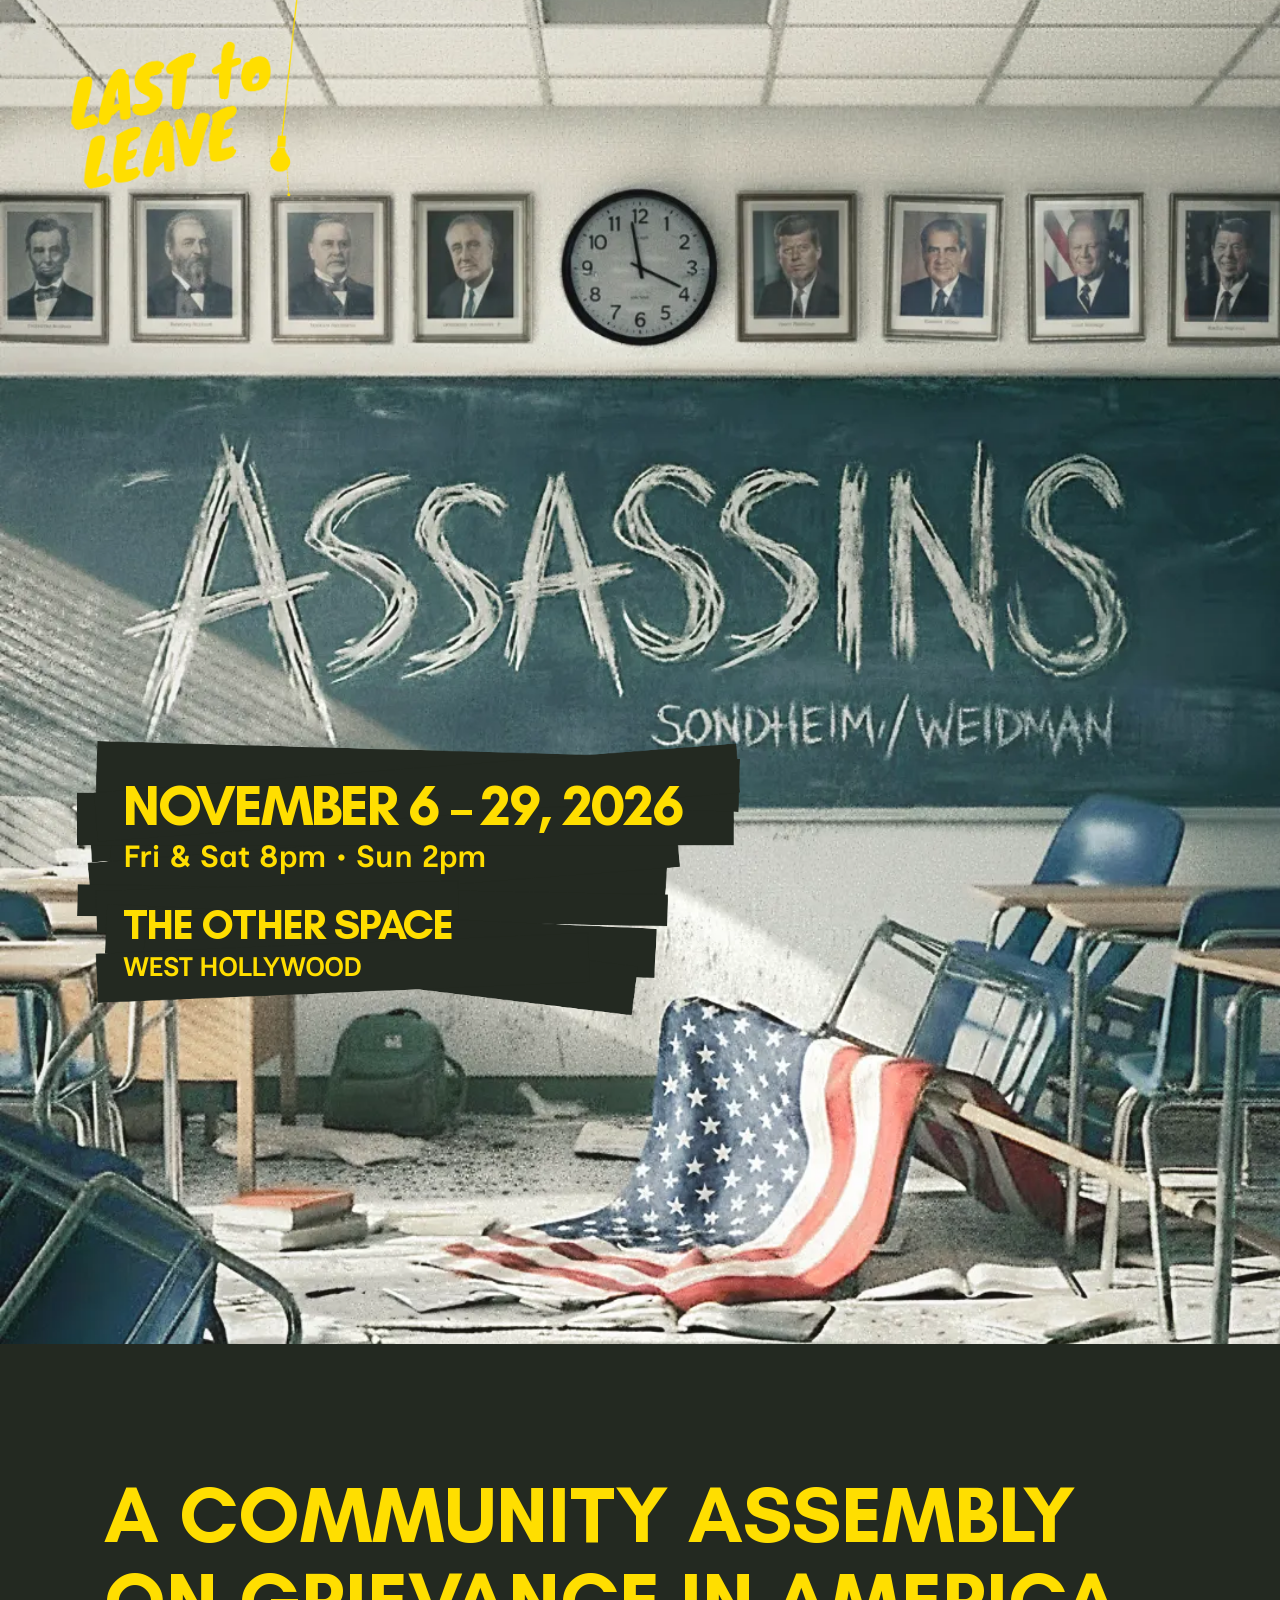
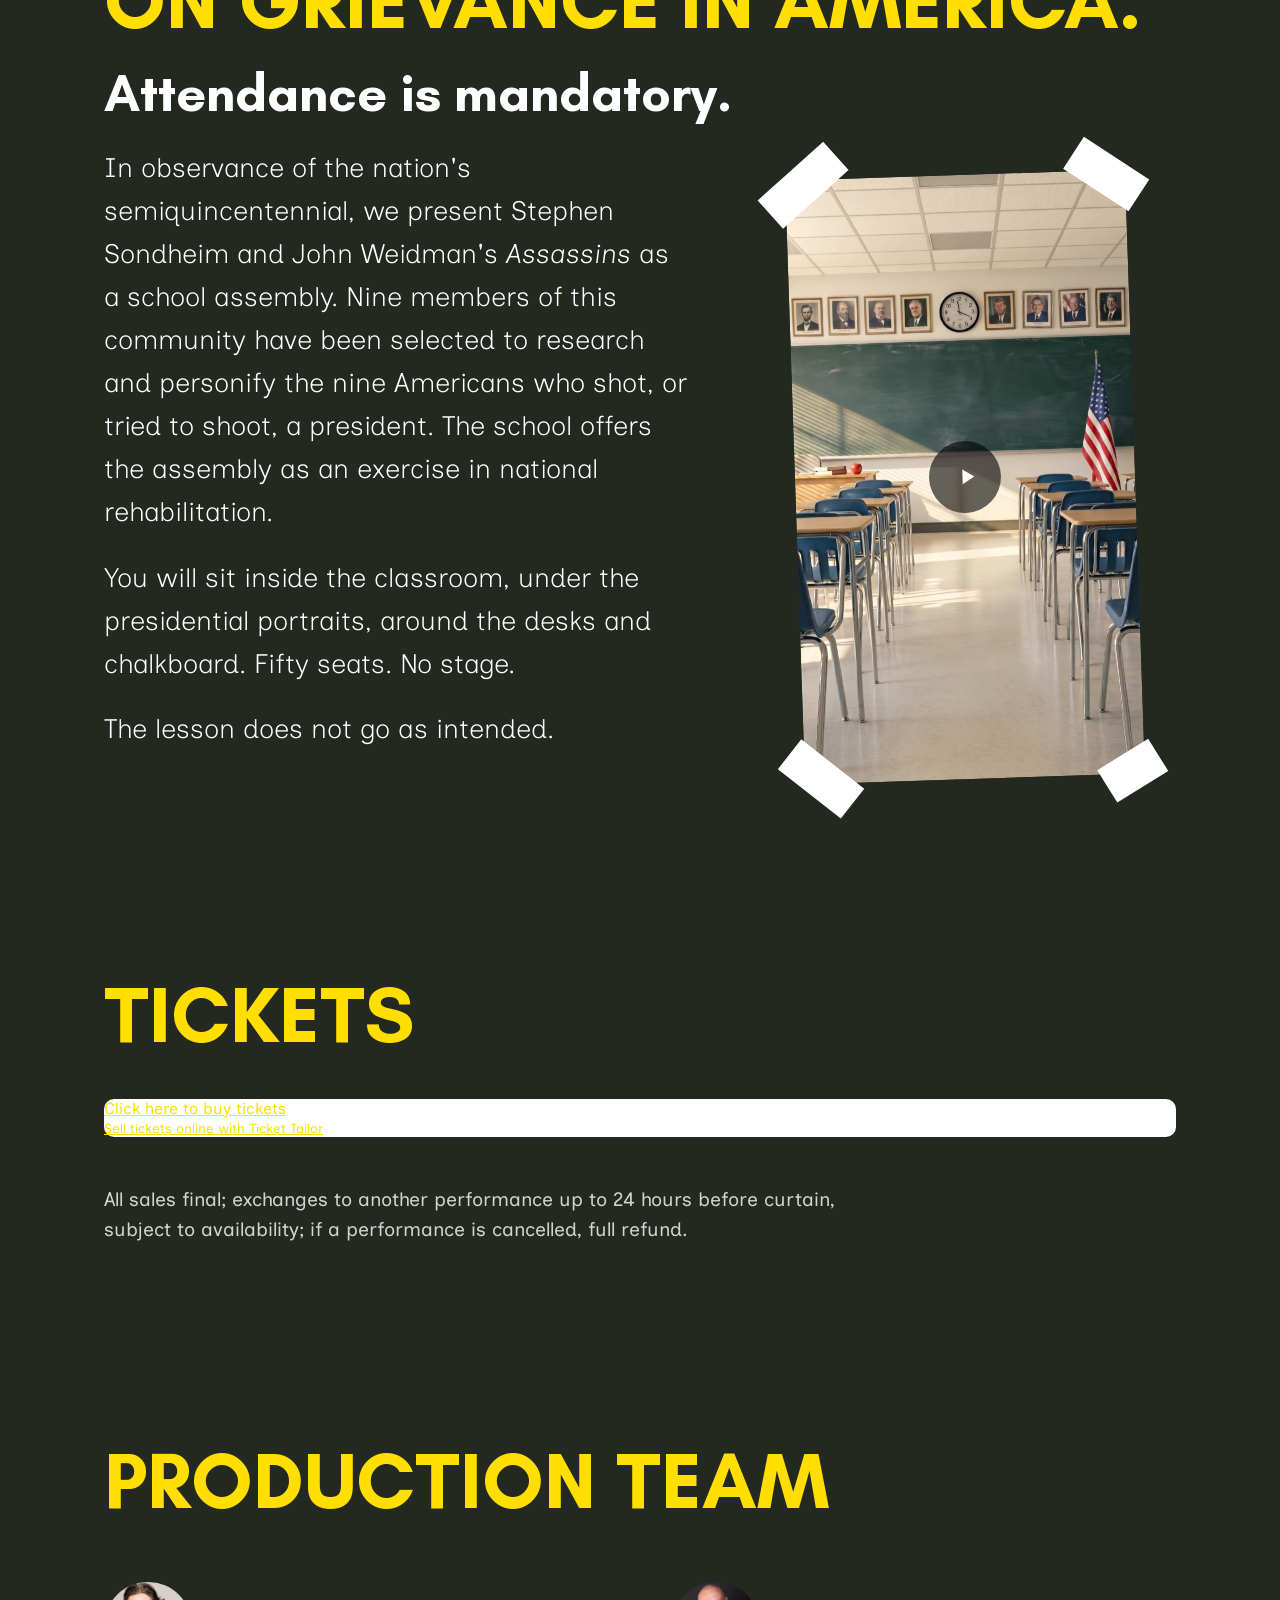
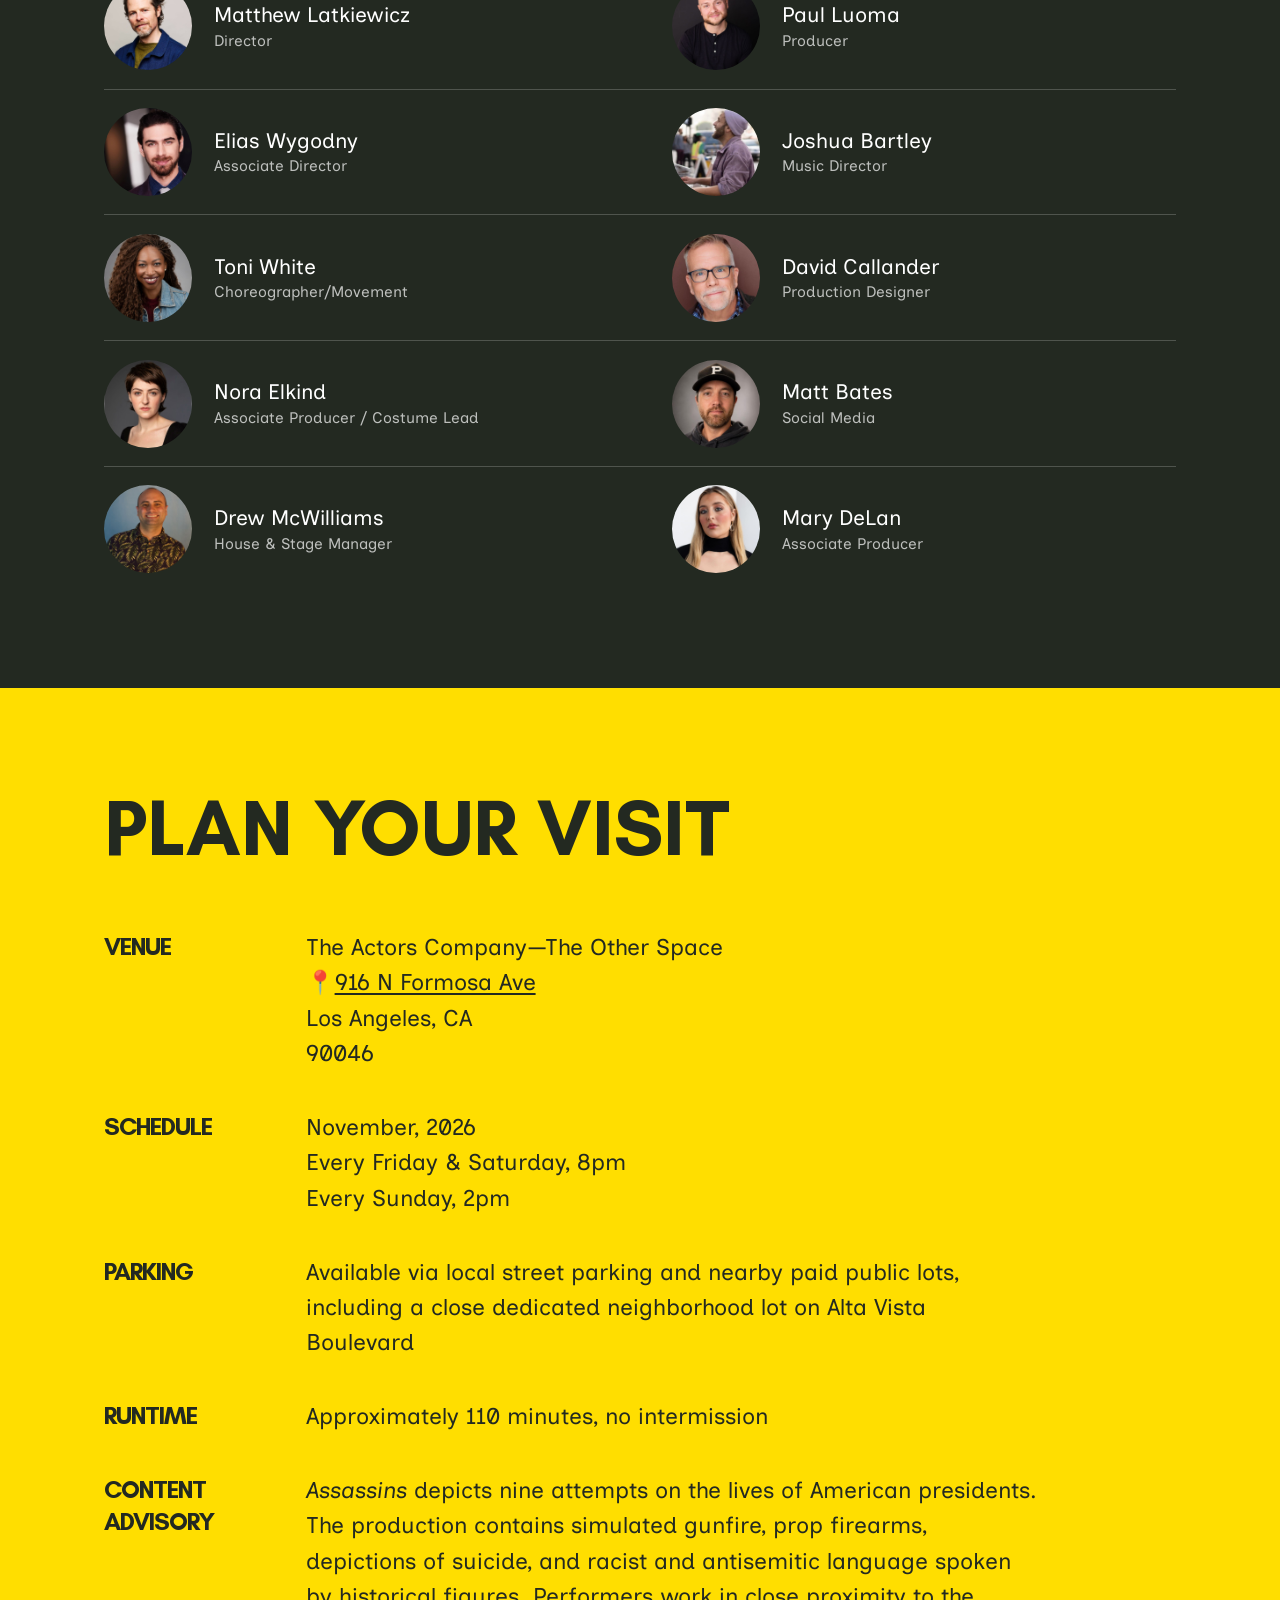
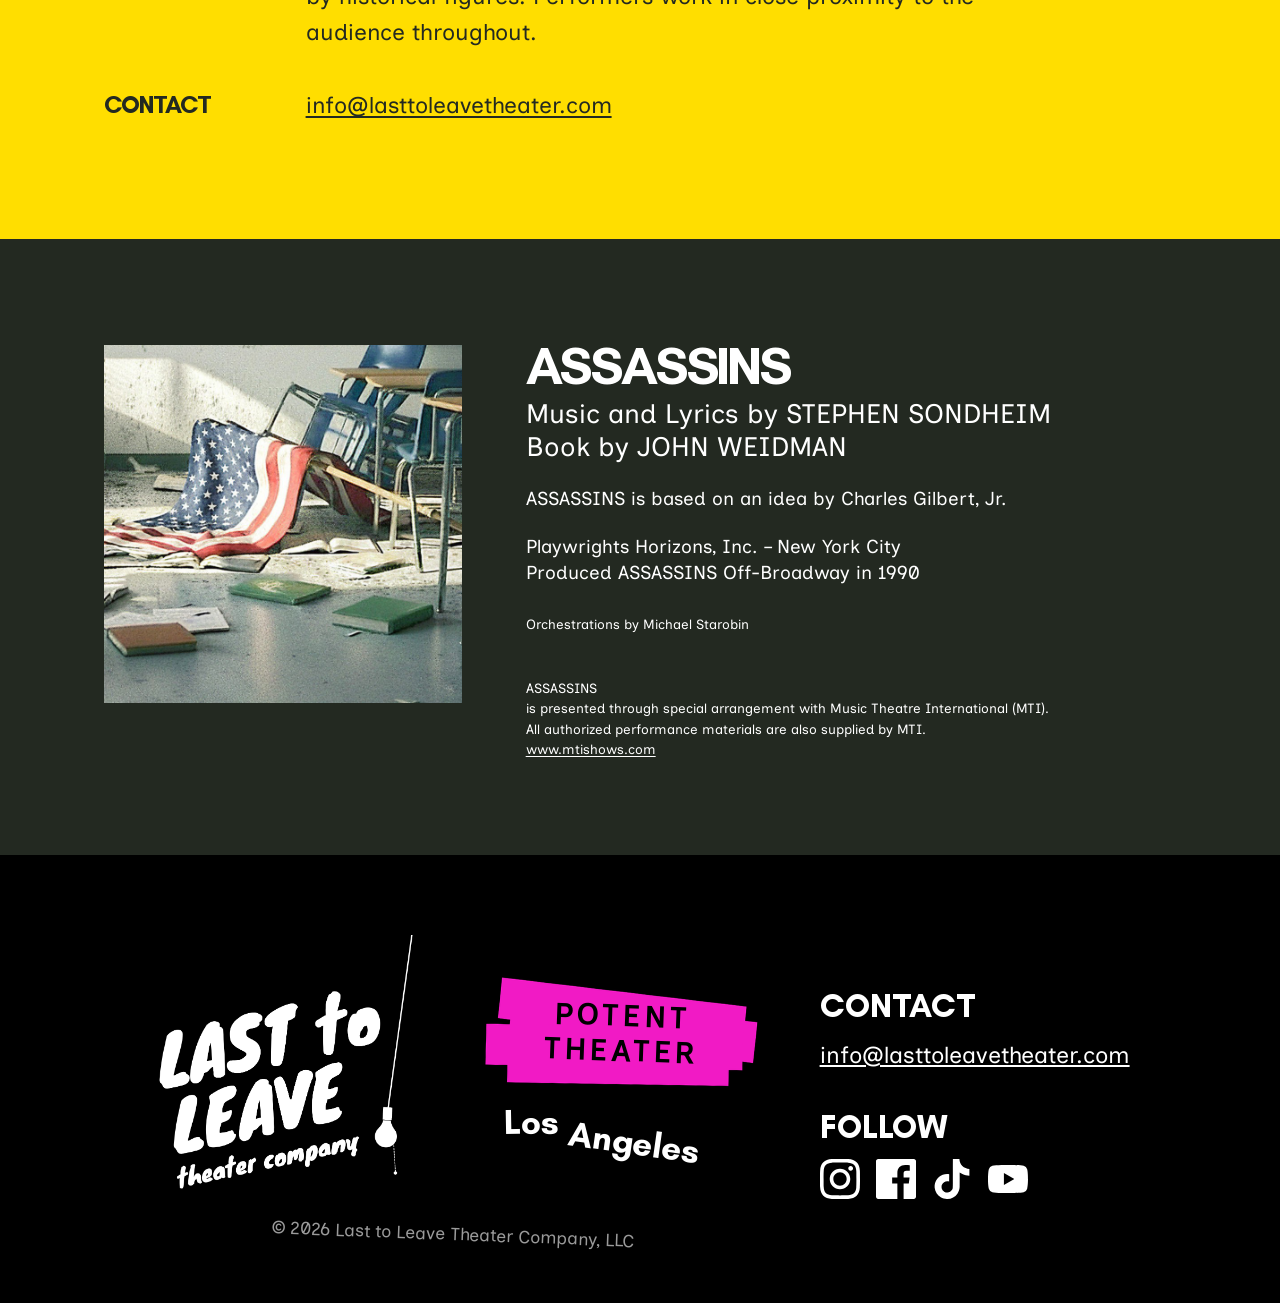
==== commit 351a4ba5: "Assassins: sticky nav + sticky ticket CTA Two persistent fixed elements, built and committed as one " ====
--- a/assassins/index.html
+++ b/assassins/index.html
@@ -25,6 +25,33 @@
 <link rel="stylesheet" href="/css/assassins.css">
 </head>
 <body>
+
+<!-- ==========================================================
+     PERSISTENT CHROME — sticky nav + sticky ticket CTA
+     ONE UNIT. Both start hidden and are revealed by the same
+     class, from the single IntersectionObserver on .hero in
+     js/assassins.js. They are adjacent here on purpose: if one
+     moves, the other moves with it, or they arrive out of sync.
+     ========================================================== -->
+<nav class="site-nav" id="siteNav" aria-label="Primary">
+  <div class="shell site-nav__inner">
+    <!-- Decorative. The mark carries no information the two links
+         below don't already give, and it is drawn from
+         images/bulb.png as a CSS mask so it can take the page's
+         yellow — see css/assassins.css. -->
+    <span class="site-nav__bulb" aria-hidden="true"></span>
+    <a class="site-nav__link" href="/">Home</a>
+    <a class="site-nav__link site-nav__link--current" href="/assassins/" aria-current="page">Assassins</a>
+  </div>
+</nav>
+
+<a class="ticket-cta" id="ticketCta" href="#tickets">
+  <span class="ticket-cta__meta">
+    <span class="ticket-cta__dates">Nov 6&ndash;29</span>
+    <span class="ticket-cta__price">$40</span>
+  </span>
+  <span class="ticket-cta__action">Get Tickets</span>
+</a>
 
 <section class="hero">
 
--- a/css/assassins.css
+++ b/css/assassins.css
@@ -397,6 +397,7 @@
   aspect-ratio: 9 / 16;
   overflow: hidden;
   background: #000000;
+  margin-top: 15%;
 }
 
 .video-frame__media video {
@@ -488,6 +489,11 @@
   color: #FFFFFF;
 }
 
+.tt-widget {
+  background: #FFFFFF;
+  border-radius: 10px;
+}
+
 .tickets__heading {
   margin: 0 0 clamp(1.5rem, 4vw, 2.5rem);
   font-family: 'Glacial Indifference', sans-serif;
@@ -960,3 +966,273 @@
 @media (prefers-reduced-motion: reduce) {
   .social-row a { transition: none; }
 }
+
+/* --------------------------------------------------------------------------
+   PERSISTENT CHROME — sticky nav + sticky ticket CTA
+
+   Two fixed elements that behave as ONE unit: same hidden state, same reveal
+   class, one IntersectionObserver on .hero driving both (js/assassins.js).
+   They share this block for the same reason they share a trigger — nothing
+   about the arrival should be tunable on one of them alone.
+
+   STACKING. Both sit at --chrome-z: 100. That clears everything this
+   stylesheet paints (the only other z-index on this page is .tape, at 2) and
+   stays far below the 999999 that Ticket Tailor's checkout overlay uses, so
+   the overlay covers this chrome instead of fighting it. Do not raise this
+   into six figures.
+   -------------------------------------------------------------------------- */
+
+:root {
+  /* ------------------------------------------------------------------------
+     The chrome's two measurements, hoisted to the root because things OTHER
+     than the chrome reserve space against them: html's scroll-padding just
+     below, body's bottom padding in the 860px block, and .concept's
+     --nav-clearance — that last one is a separate, deliberately hand-tuned
+     number, so re-check it by hand if --nav-h ever changes.
+     ------------------------------------------------------------------------ */
+
+  /* The nav bar's rendered height, and the whole of it: .site-nav carries no
+     padding and no border, so this value IS what the bar measures. */
+  --nav-h: 64px;
+
+  /* The ticket CTA's rendered height as a bottom bar (max-width: 860px),
+     EXCLUDING the safe-area inset — every consumer adds env() itself, so the
+     bar's own padding and the space reserved for it grow together on a
+     notched device instead of one of them forgetting.
+
+     Composed, not measured: the bar's vertical padding twice, plus the action
+     button's height (its own padding twice, plus a 1rem line box — that
+     button sets line-height: 1 and is the tallest thing in the row). Comes to
+     3.6rem / 57.6px. If you re-pad .ticket-cta or .ticket-cta__action, change
+     the numbers HERE and both ends stay in agreement. */
+  --cta-bar-pad: 0.7rem;
+  --cta-action-pad: 0.6rem;
+  --cta-bar-h: calc((var(--cta-bar-pad) + var(--cta-action-pad)) * 2 + 1rem);
+}
+
+/* The nav is fixed, so an in-page jump — #tickets, from the CTA below — would
+   otherwise land the target's top edge underneath it. Derived from --nav-h and
+   never a literal: a hardcoded number here would go quietly wrong the day the
+   bar's height changes. The extra 1rem is breathing room, the same idea as the
+   "+ 3rem" .concept adds on top of its --nav-clearance. */
+html { scroll-padding-top: calc(var(--nav-h) + 1rem); }
+
+.site-nav,
+.ticket-cta {
+  --chrome-z: 100;
+  position: fixed;
+  z-index: var(--chrome-z);
+  /* Hidden state. visibility, not display: display:none cannot transition, and
+     the delayed visibility step is what keeps a hidden element out of the tab
+     order without cutting the fade short. */
+  opacity: 0;
+  visibility: hidden;
+  transition: opacity 0.35s ease, visibility 0s linear 0.35s;
+}
+
+/* The one class js/assassins.js sets — on both elements, in the same call. */
+.site-nav.is-visible,
+.ticket-cta.is-visible {
+  opacity: 1;
+  visibility: visible;
+  transition: opacity 0.35s ease, visibility 0s linear 0s;
+}
+
+/* --- Sticky nav ---------------------------------------------------------- */
+
+.site-nav {
+  top: 0;
+  left: 0;
+  right: 0;
+  background: #232921;
+  /* Elevation is the whole edge treatment. No border, no rule — a hairline
+     here would read as a table edge against the hero art. box-shadow paints
+     outside the border box, so it adds nothing to the height below. */
+  box-shadow: 0 4px 20px rgba(0, 0, 0, 0.4);
+  /* Crops the bulb's cord at the top edge. The graphic overflows upward on
+     purpose — see .site-nav__bulb. */
+  overflow: hidden;
+}
+
+/* .shell supplies the max-width and gutters, so the bar's contents line up with
+   the page content below it. The height lives here and nowhere else: with no
+   padding and no border on .site-nav, --nav-h is the bar's rendered height. */
+.site-nav__inner {
+  display: flex;
+  align-items: center;
+  height: var(--nav-h);
+  gap: clamp(1.5rem, 4vw, 2.75rem);
+}
+
+/* A fixed-width, full-height slot in the flex row. The graphic inside is
+   absolutely positioned so it can overflow the bar without adding height. */
+.site-nav__bulb {
+  --bulb-w: 34px;
+  --bulb-drop: 6px;   /* pull chain's tip to the bar's bottom edge */
+  position: relative;
+  flex: 0 0 var(--bulb-w);
+  align-self: stretch;
+}
+
+/* images/bulb.png is 348x2208 — a long diagonal cord with the bulb and its pull
+   chain in the bottom 470px. Anchoring the graphic's BOTTOM inside the bar
+   lands the bulb in the bar and sends the cord up through the top edge, where
+   .site-nav's overflow:hidden cuts it. At 34px wide the whole graphic renders
+   216px tall: bulb glass from 25px to 52px above the bar's floor, then ~12px of
+   cord before the crop.
+
+   The file is white line art on transparency, so it is used as a MASK and
+   coloured, not tinted through filters. The @supports guard means a browser
+   without mask support gets nothing here rather than a solid yellow slab.
+   url() is relative to THIS FILE's location (/css/) — see the Fonts note at the
+   top of the stylesheet. */
+@supports ((mask-image: url('../images/bulb.png')) or (-webkit-mask-image: url('../images/bulb.png'))) {
+  .site-nav__bulb::before {
+    content: "";
+    position: absolute;
+    left: 0;
+    bottom: var(--bulb-drop);
+    width: var(--bulb-w);
+    /* The PNG's own ratio. The mask must not distort. */
+    aspect-ratio: 348 / 2208;
+    background-color: #FFDE00;
+    -webkit-mask-image: url('../images/bulb.png');
+            mask-image: url('../images/bulb.png');
+    -webkit-mask-size: 100% 100%;
+            mask-size: 100% 100%;
+    -webkit-mask-repeat: no-repeat;
+            mask-repeat: no-repeat;
+  }
+}
+
+/* IBM Plex Mono is already loaded by the page head and used nowhere else in
+   this stylesheet. This bar is what it was loaded for. */
+.site-nav__link {
+  font-family: 'IBM Plex Mono', ui-monospace, monospace;
+  font-weight: 500;
+  font-size: 1rem;
+  letter-spacing: 0.12em;
+  line-height: 1;
+  text-transform: uppercase;
+  text-decoration: none;
+  color: #FFFFFF;
+  transition: color 0.2s ease;
+}
+
+.site-nav__link:hover,
+.site-nav__link:focus-visible { color: #FFDE00; }
+
+/* Current page. White at reduced alpha rather than a new palette entry — the
+   technique .team__role and .tickets__policy use, at a third alpha on purpose.
+   It stays a real link, so its hover is neutralised too: a hover response would
+   promise a destination it doesn't have. aria-current says out loud what the
+   grey says visually. */
+.site-nav__link--current,
+.site-nav__link--current:hover,
+.site-nav__link--current:focus-visible { color: rgba(255, 255, 255, 0.45); }
+
+/* --- Sticky ticket CTA ---------------------------------------------------
+   ONE element, two shapes: corner pill on desktop, full-width bottom bar on
+   phones. Not two elements toggled with display:none — the markup is identical
+   at both sizes and only the CSS changes, so there is one thing to keep in sync
+   with the #tickets section it points at, not two.
+
+   Desktop is the base and 860px is the override, matching this file's
+   desktop-first ordering and reusing the same 860px content breakpoint as
+   .concept, .team, .visit and .credits.
+   -------------------------------------------------------------------------- */
+
+.ticket-cta {
+  right: clamp(1rem, 2.5vw, 2rem);
+  bottom: clamp(1rem, 2.5vw, 2rem);
+  display: flex;
+  flex-direction: column;
+  align-items: center;
+  gap: 0.7rem;
+  padding: 1.1rem 1.5rem 1.2rem;
+  background: #FFDE00;
+  color: #232921;
+  border-radius: 12px;
+  /* Hard offset, no blur: the stuck-on-the-page language the tape strips and
+     the tilts already speak, not a material-design float. */
+  box-shadow: 7px 7px 0 rgba(0, 0, 0, 0.35);
+  text-decoration: none;
+  text-align: center;
+}
+
+.ticket-cta__meta {
+  display: flex;
+  flex-direction: column;
+  align-items: center;
+  gap: 0.15rem;
+  font-family: 'Glacial Indifference', sans-serif;
+  font-weight: 700;
+  font-size: 1.15rem;
+  letter-spacing: -0.02em;
+  line-height: 1.1;
+  text-transform: uppercase;
+}
+
+.ticket-cta__action {
+  padding: var(--cta-action-pad) 1.15rem;
+  background: #232921;
+  color: #FFFFFF;
+  border-radius: 6px;
+  font-family: 'Glacial Indifference', sans-serif;
+  font-weight: 700;
+  font-size: 1.05rem;
+  letter-spacing: 0.02em;
+  /* Part of the --cta-bar-h arithmetic at the top of this block. */
+  line-height: 1;
+  text-transform: uppercase;
+  white-space: nowrap;
+}
+
+@media (max-width: 860px) {
+  .ticket-cta {
+    left: 0;
+    right: 0;
+    bottom: 0;
+    flex-direction: row;
+    justify-content: space-between;
+    gap: 1rem;
+    border-radius: 0;
+    padding: var(--cta-bar-pad) clamp(1.25rem, 5vw, 2rem);
+    /* Clears the iPhone home indicator; resolves to the plain value on
+       hardware that has none. body's reservation below adds the same inset. */
+    padding-bottom: calc(var(--cta-bar-pad) + env(safe-area-inset-bottom, 0px));
+    /* The nav's elevation, pointed the other way. */
+    box-shadow: 0 -4px 20px rgba(0, 0, 0, 0.4);
+  }
+
+  /* One line, price first: "$40 · NOV 6–29". The desktop pill stacks the same
+     two spans in the other order — reordered, not duplicated. */
+  .ticket-cta__meta { flex-direction: row; align-items: baseline; gap: 0.45rem; }
+  .ticket-cta__price { order: -1; }
+  .ticket-cta__dates::before { content: "\00b7\00a0"; }
+
+  /* 1rem/1 is the line box --cta-bar-h assumes. Changing it changes the bar's
+     height, and therefore the reservation below. */
+  .ticket-cta__action { padding: var(--cta-action-pad) 1rem; font-size: 1rem; }
+
+  /* The bar is fixed and stays fixed all the way down — it is meant to be
+     reachable on the last screen, not to park above the footer. So the
+     document has to end early by exactly the bar's height, or the bar sits on
+     the footer's final line.
+
+     On body rather than .footer because the footer is not this block's to
+     touch — and body is the better place anyway: the strip this opens is the
+     last thing in the document, which is precisely where the fixed bar is once
+     you have scrolled to the bottom, so the bar covers its own reservation
+     instead of leaving a visible gap. (The strip paints the canvas colour,
+     #232921, under the black footer; it is never on screen uncovered.) */
+  body { padding-bottom: calc(var(--cta-bar-h) + env(safe-area-inset-bottom, 0px)); }
+}
+
+@media (prefers-reduced-motion: reduce) {
+  .site-nav,
+  .ticket-cta,
+  .site-nav.is-visible,
+  .ticket-cta.is-visible,
+  .site-nav__link { transition: none; }
+}
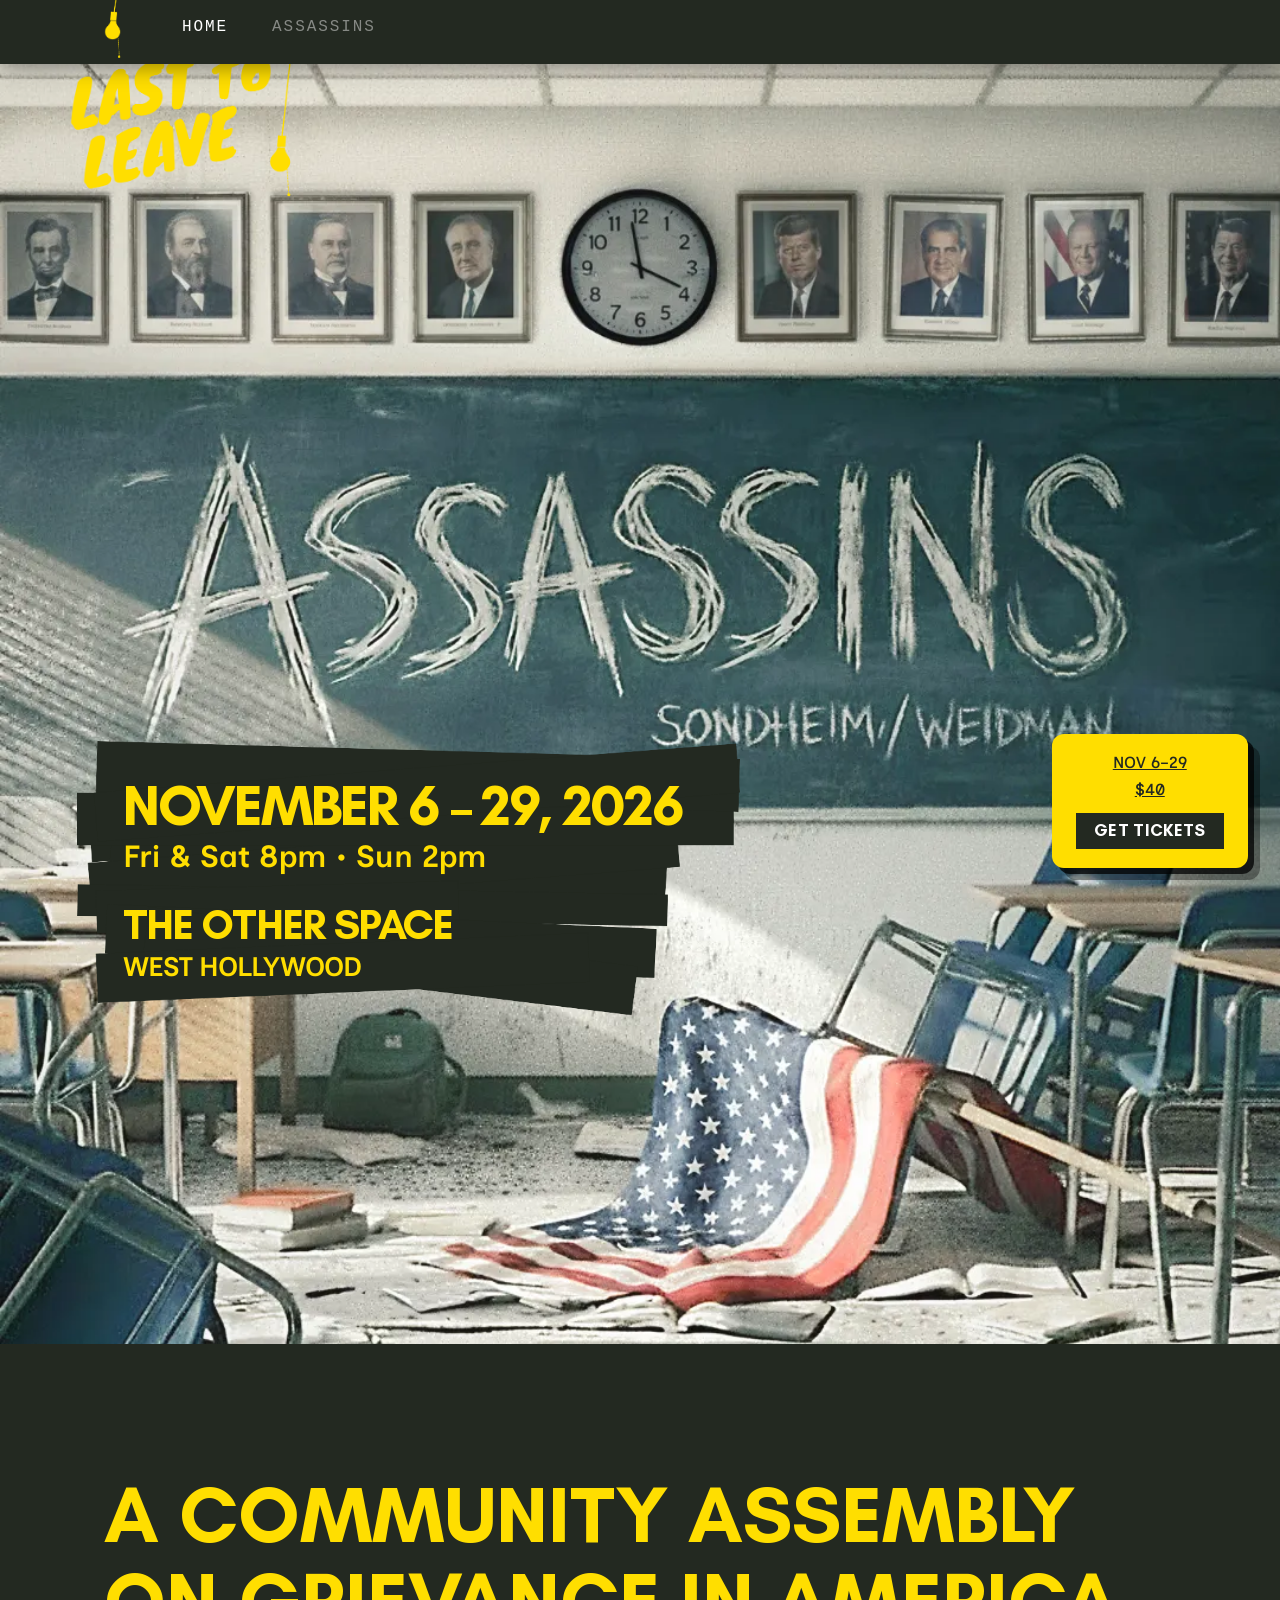
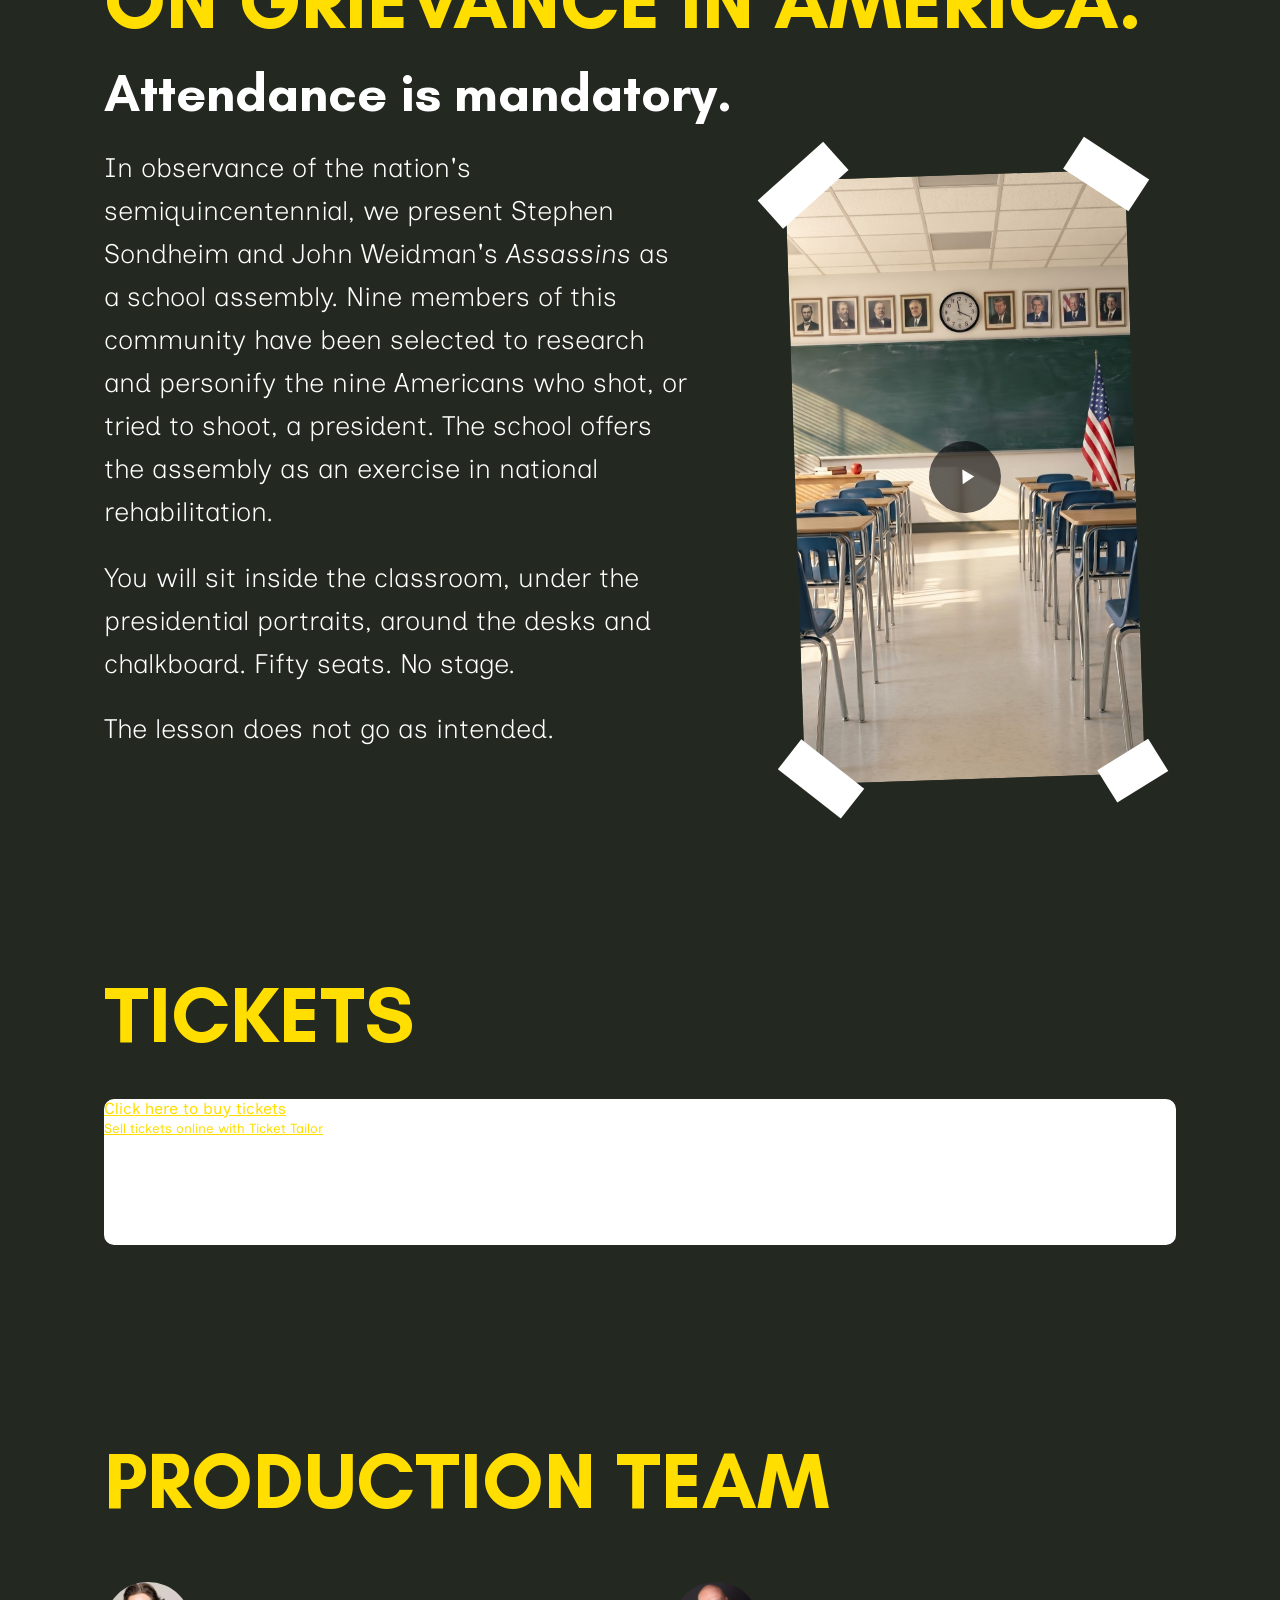
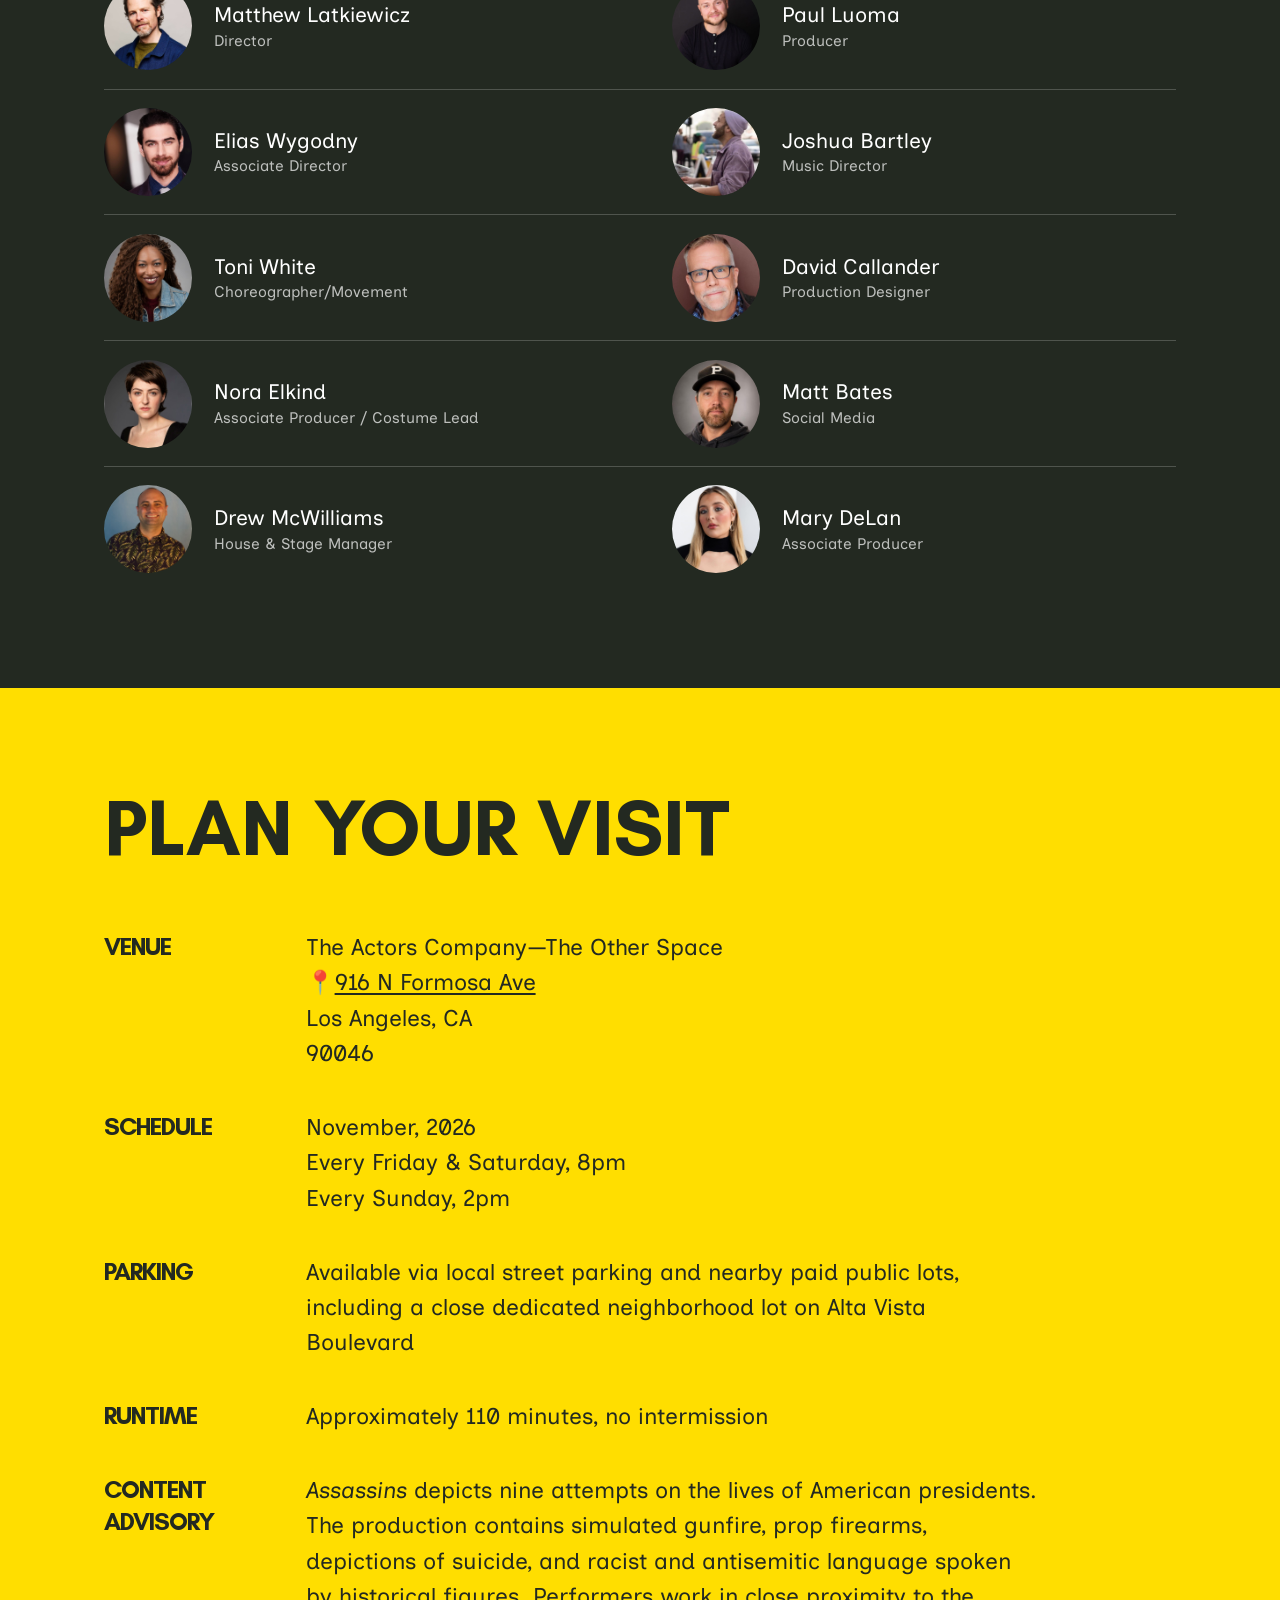
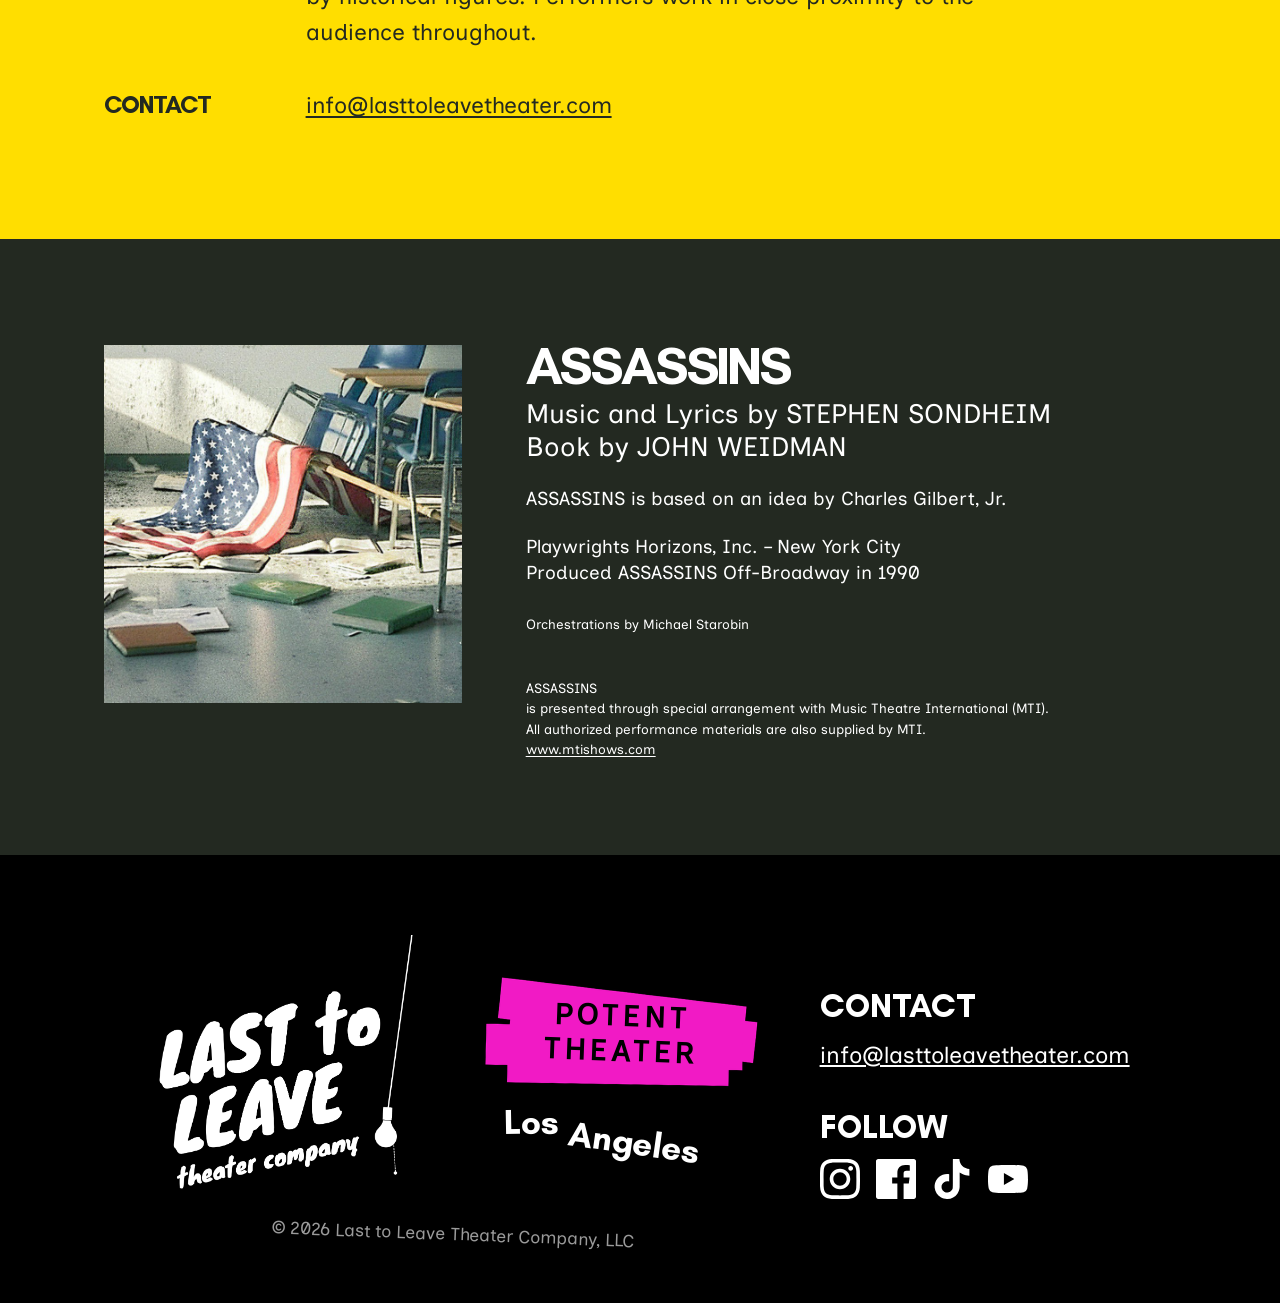
==== commit 775f0546: "Assassins: fix chrome showing at scroll 0 on phones The observer watched .hero with rootMargin '-100" ====
--- a/assassins/index.html
+++ b/assassins/index.html
@@ -86,6 +86,14 @@
     </div>
 
   </div>
+
+  <!-- Zero-height sentinel, and deliberately the LAST thing in .hero so that
+       its own top edge IS the hero's bottom edge. js/assassins.js observes
+       THIS rather than .hero — see the note on .chrome-sentinel in
+       css/assassins.css for why, and for why it must never be given content,
+       padding, margin or a border. -->
+  <div class="chrome-sentinel" id="chromeSentinel" aria-hidden="true"></div>
+
 </section>
 
 <main>
@@ -166,7 +174,7 @@
     <h2 class="tickets__heading">TICKETS</h2>
 
     <!-- Ticket Tailor Widget. Paste this into your website where you want the widget to appear. Do not change the code or the widget may not work properly. -->
-    <div class="tt-widget"><div class="tt-widget-fallback"><p><a href="https://www.tickettailor.com/all-tickets-calendar/lasttoleavetheatercompany/?ref=website_widget" target="_blank">Click here to buy tickets</a><br /><small><a href="https://www.tickettailor.com?rf=wdg_330694" class="tt-widget-powered">Sell tickets online with Ticket Tailor</a></small></p></div><script src="https://cdn.tickettailor.com/js/widgets/min/widget.js" data-url="https://www.tickettailor.com/all-tickets-calendar/lasttoleavetheatercompany/?ref=website_widget" data-type="inline" data-inline-minimal="true" data-inline-show-logo="false" data-inline-bg-fill="false" data-inline-inherit-ref-from-url-param="" data-inline-ref="website_widget"></script></div><!-- End of Ticket Tailor Widget -->
+    <div class="tt-widget"><div class="tt-widget-fallback"><p><a href="https://www.tickettailor.com/all-tickets-calendar/lasttoleavetheatercompany/?ref=website_widget" target="_blank">Click here to buy tickets</a><br /><small><a href="https://www.tickettailor.com?rf=wdg_330694" class="tt-widget-powered">Sell tickets online with Ticket Tailor</a></small></p></div><!--<script src="https://cdn.tickettailor.com/js/widgets/min/widget.js" data-url="https://www.tickettailor.com/all-tickets-calendar/lasttoleavetheatercompany/?ref=website_widget" data-type="inline" data-inline-minimal="true" data-inline-show-logo="false" data-inline-bg-fill="false" data-inline-inherit-ref-from-url-param="" data-inline-ref="website_widget"></script></div><!-- End of Ticket Tailor Widget -->
 
     <p class="tickets__policy">All sales final; exchanges to another performance up to 24 hours before curtain, subject to availability; if a performance is cancelled, full refund.</p>
 
--- a/css/assassins.css
+++ b/css/assassins.css
@@ -129,6 +129,49 @@
   display: block;
 }
 .hero__logo img { width: 100%; height: auto; }
+
+/* Hover/focus affordance: the wordmark is a link home and nothing else on it
+   says so. The pink plate is a BACKGROUND on a pseudo-element rather than a
+   second <img> or a JS src swap, so the hero's markup is untouched and every
+   layout value above still decides the wordmark's size and position — a
+   pseudo-element with inset: 0 has no flow of its own and cannot move it.
+
+   inset: 0 pins it to .hero__logo's box, which IS the image's box: the img is
+   display:block (Base) and width:100%, so the anchor takes its exact height.
+   The two plates therefore register on top of each other.
+
+   background-size: 100% 100% is safe only because the two files are both
+   1080x950. Re-export the pink one at a different size and this has to become
+   `contain`.
+
+   NO FLASH ON FIRST HOVER: this rule paints from page load and only its
+   opacity changes, so the PNG is fetched with the rest of the page. Declaring
+   the ::after inside the :hover rule instead would put the fetch on the first
+   hover, which is the flash being avoided here. */
+.hero__logo::after {
+  content: "";
+  position: absolute;
+  inset: 0;
+  background-image: url('../images/assassins/ltl-logo-pink.png');
+  background-size: 100% 100%;
+  background-repeat: no-repeat;
+  opacity: 0;
+  transition: opacity 0.2s ease;
+}
+
+/* Guarded, because a tap on a touch device can leave :hover asserted and
+   strand the wordmark pink. :focus-visible is deliberately OUTSIDE the guard —
+   keyboard users get the affordance on any device. */
+@media (hover: hover) {
+  .hero__logo:hover::after { opacity: 1; }
+}
+
+.hero__logo:focus-visible::after { opacity: 1; }
+
+@media (prefers-reduced-motion: reduce) {
+  /* The swap still happens — it just stops being a cross-fade. */
+  .hero__logo::after { transition: none; }
+}
 
 /* --------------------------------------------------------------------------
    Date plate
@@ -1017,6 +1060,27 @@
    "+ 3rem" .concept adds on top of its --nav-clearance. */
 html { scroll-padding-top: calc(var(--nav-h) + 1rem); }
 
+/* The reveal's trigger point, and nothing else. It is the last child of .hero,
+   so its own top edge IS the hero's bottom edge, and js/assassins.js observes
+   it instead of the hero.
+
+   WHY NOT OBSERVE .hero DIRECTLY: a full-height target's intersection with the
+   viewport depends on whether the hero is TALLER than the viewport, and it is
+   not at every breakpoint — on phones the hero is 75vh, shorter than the
+   screen; on desktop it is about 1.05x the window's width, taller. A trigger
+   built on the hero's own box therefore behaves differently at each end. A
+   zero-height target has no such dependency: there is one edge, and it has
+   either passed the trigger line or it has not, at every viewport height.
+
+   MUST NOT AFFECT LAYOUT. .hero takes its height from .hero__frame; this adds
+   a zero-height block box after it and nothing more. Do not give it content,
+   padding, margin, a border, or a height. */
+.chrome-sentinel {
+  display: block;
+  height: 0;
+  margin: 0;
+}
+
 .site-nav,
 .ticket-cta {
   --chrome-z: 100;
@@ -1109,7 +1173,7 @@
    this stylesheet. This bar is what it was loaded for. */
 .site-nav__link {
   font-family: 'IBM Plex Mono', ui-monospace, monospace;
-  font-weight: 500;
+  font-weight: 200;
   font-size: 1rem;
   letter-spacing: 0.12em;
   line-height: 1;
@@ -1117,6 +1181,7 @@
   text-decoration: none;
   color: #FFFFFF;
   transition: color 0.2s ease;
+  padding-bottom: 10px;
 }
 
 .site-nav__link:hover,
@@ -1155,7 +1220,10 @@
   border-radius: 12px;
   /* Hard offset, no blur: the stuck-on-the-page language the tape strips and
      the tilts already speak, not a material-design float. */
-  box-shadow: 7px 7px 0 rgba(0, 0, 0, 0.35);
+  box-shadow: 
+    6px 6px 0 rgba(0, 0, 0, 0.75),
+    12px 12px 0 rgba(0, 0, 0, 0.35);
+    )
   text-decoration: none;
   text-align: center;
 }
@@ -1165,11 +1233,9 @@
   flex-direction: column;
   align-items: center;
   gap: 0.15rem;
-  font-family: 'Glacial Indifference', sans-serif;
-  font-weight: 700;
-  font-size: 1.15rem;
-  letter-spacing: -0.02em;
-  line-height: 1.1;
+  font-weight: 500;
+  font-size: 1rem;
+  line-height: 1.5;
   text-transform: uppercase;
 }
 
@@ -1177,7 +1243,6 @@
   padding: var(--cta-action-pad) 1.15rem;
   background: #232921;
   color: #FFFFFF;
-  border-radius: 6px;
   font-family: 'Glacial Indifference', sans-serif;
   font-weight: 700;
   font-size: 1.05rem;
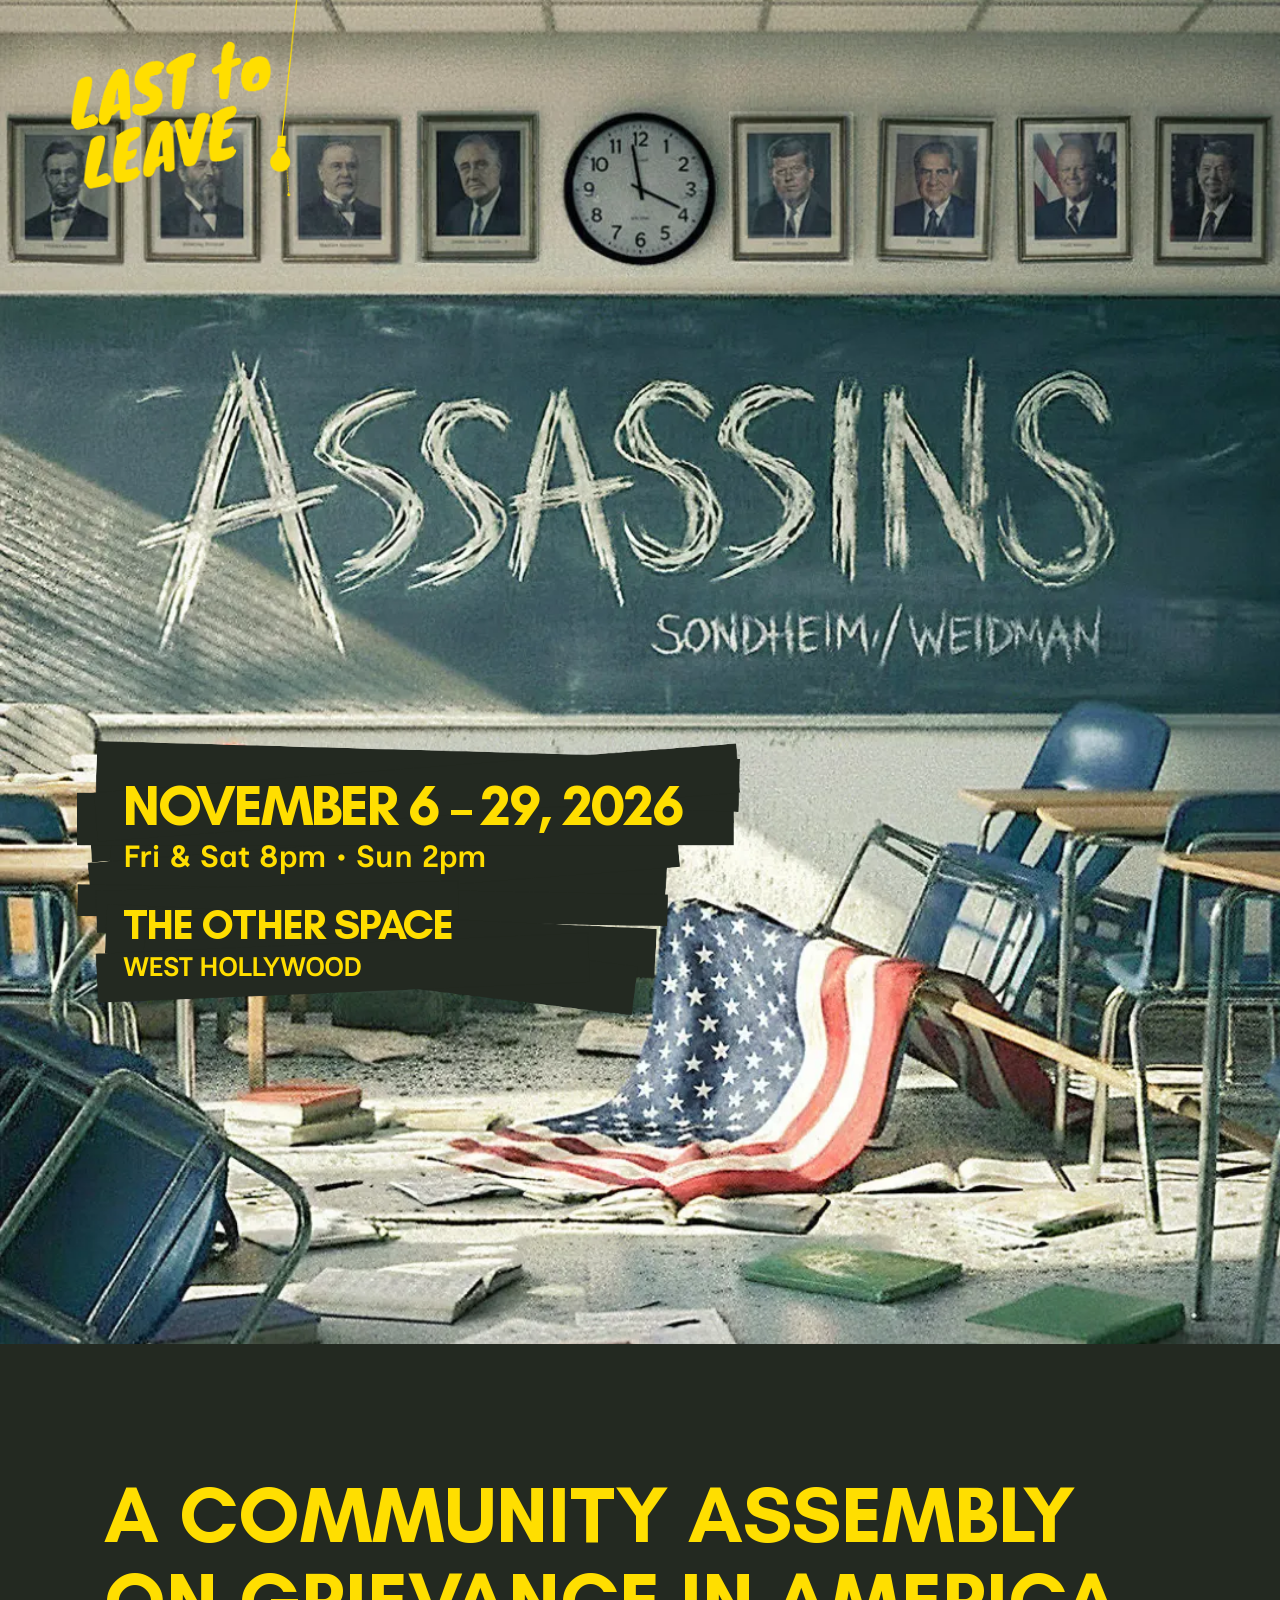
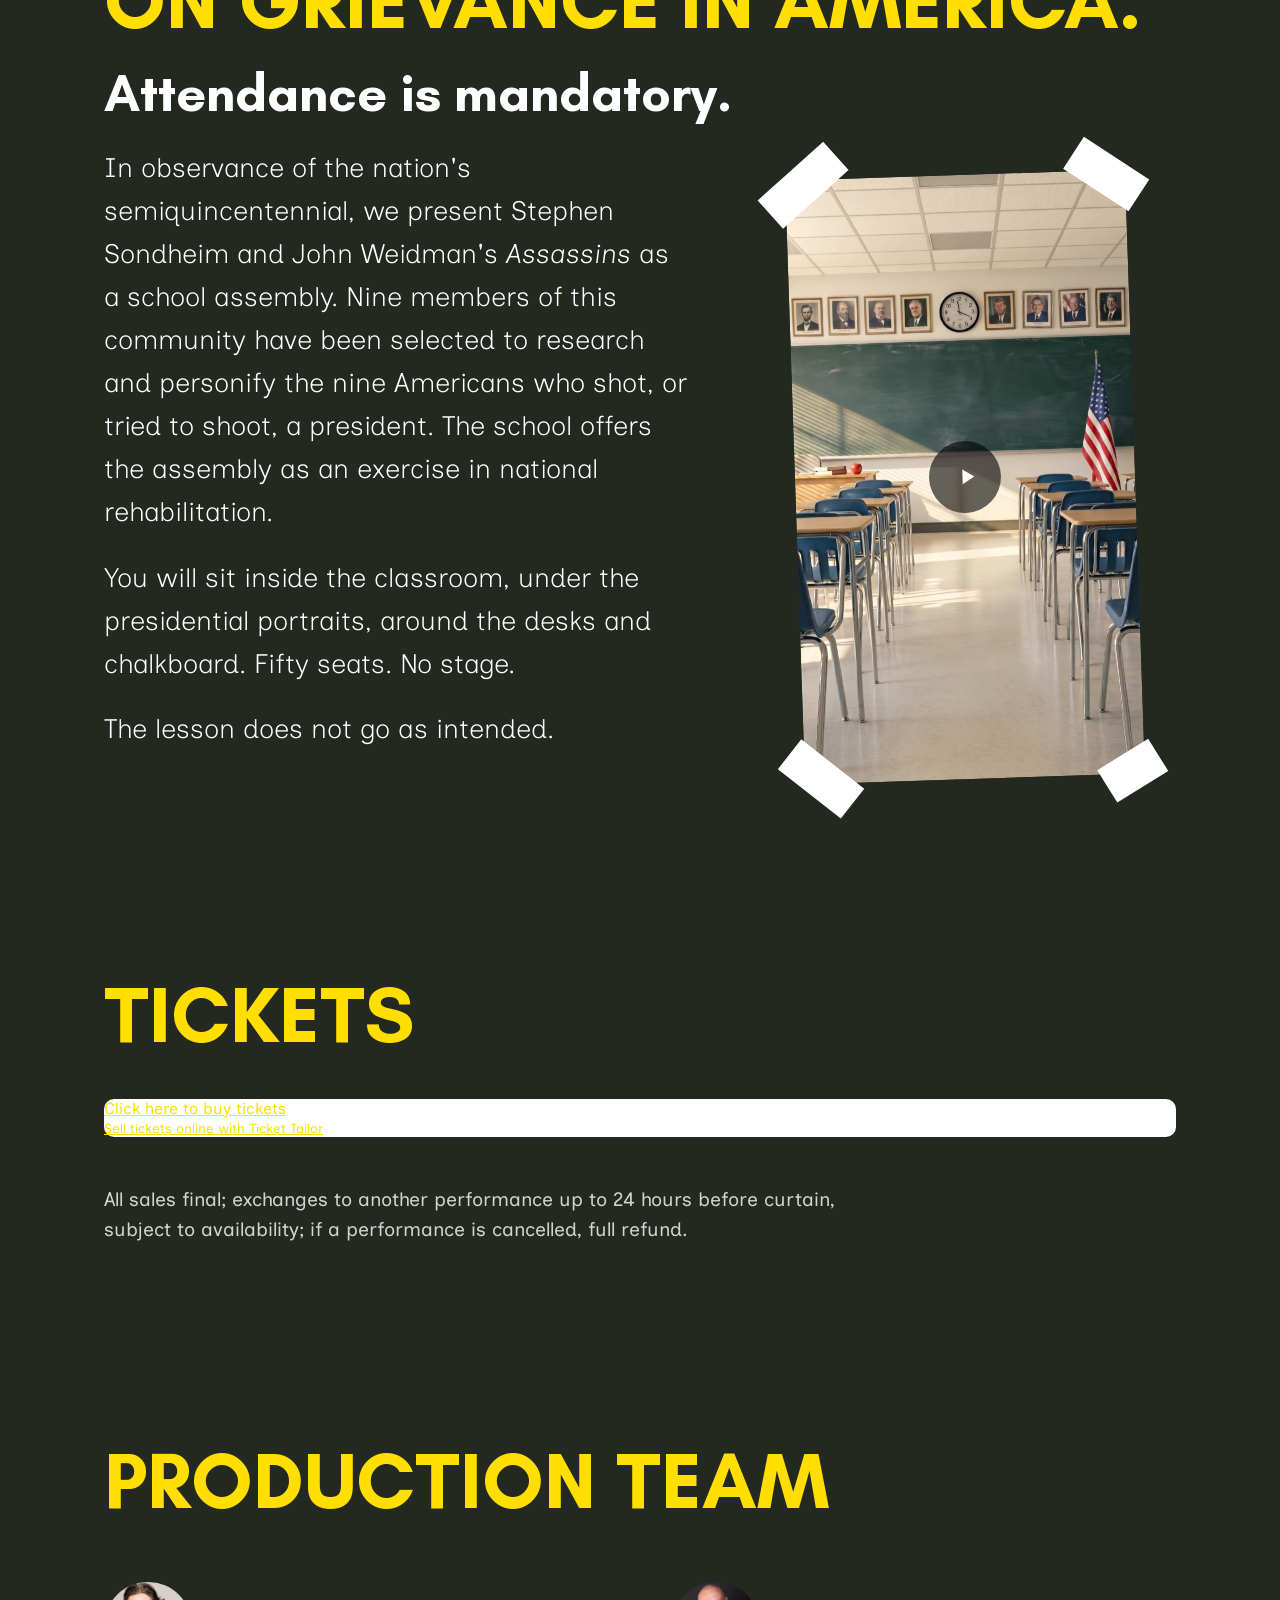
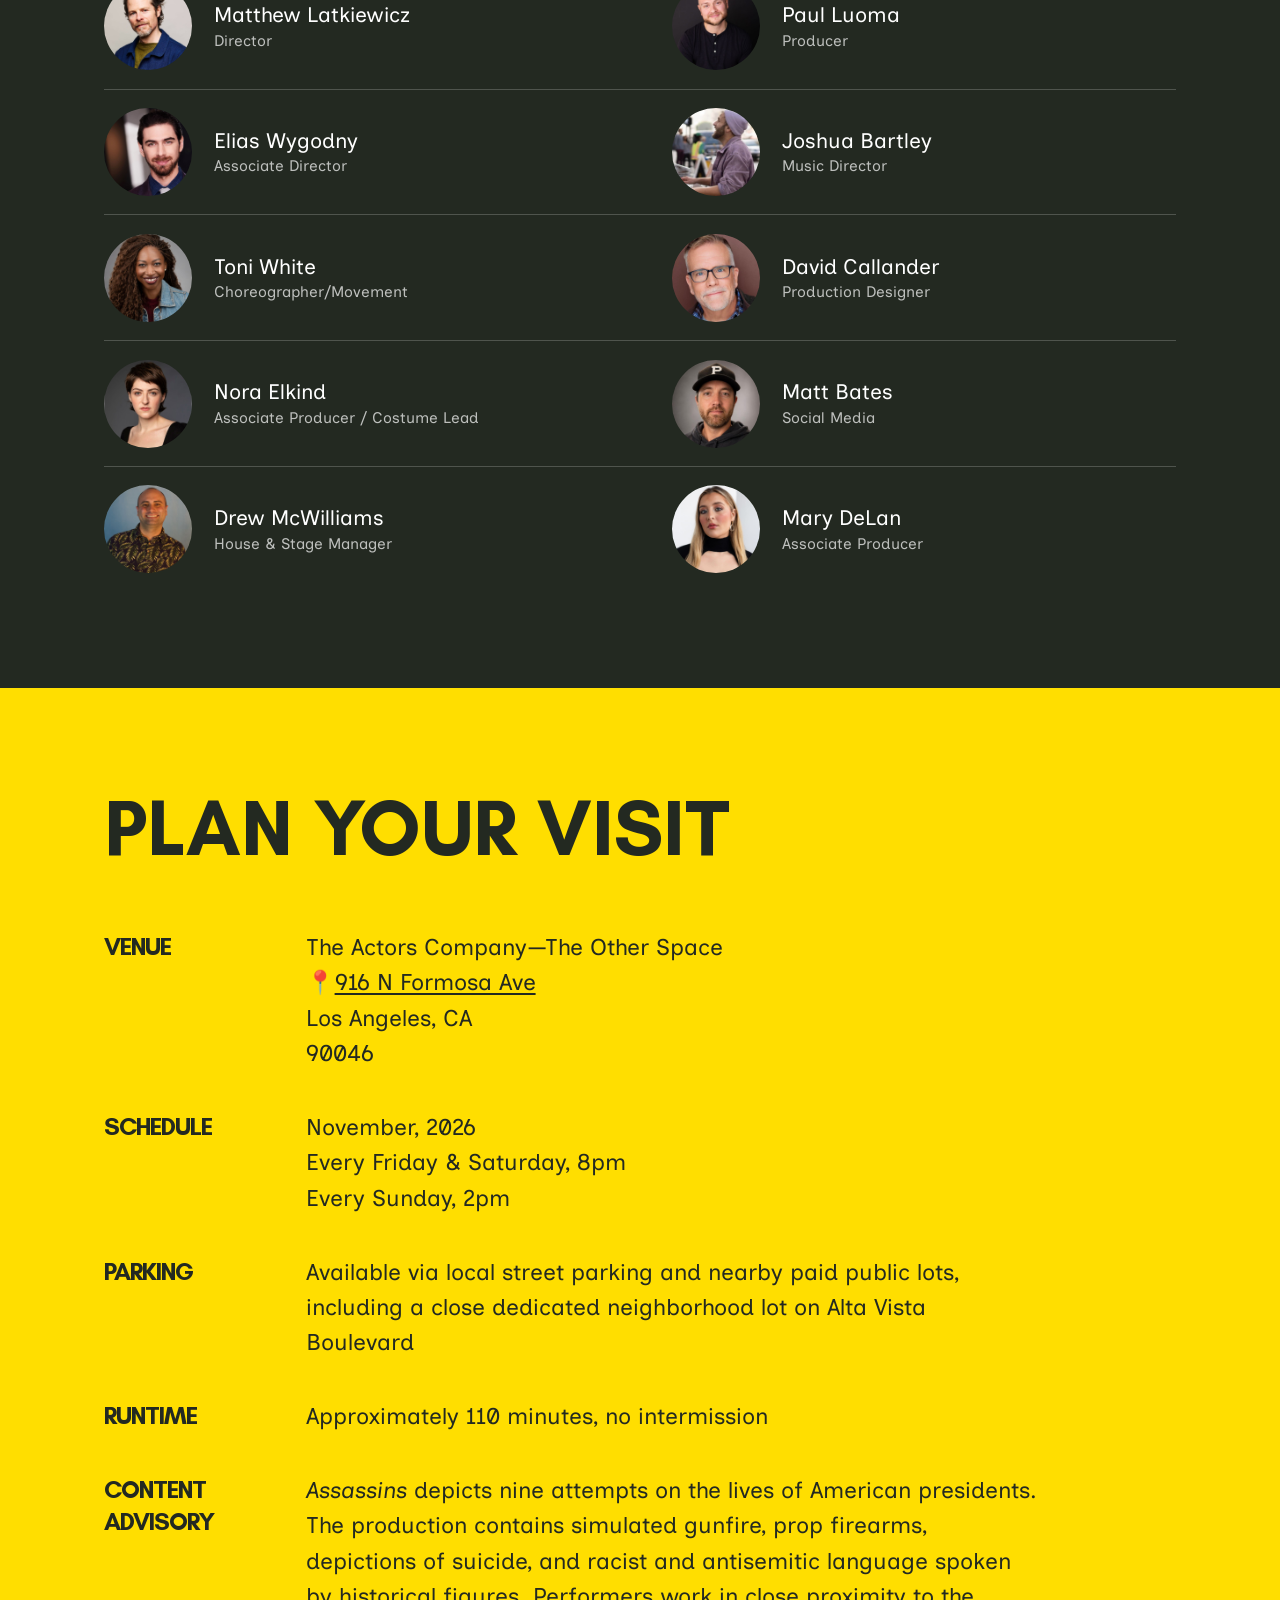
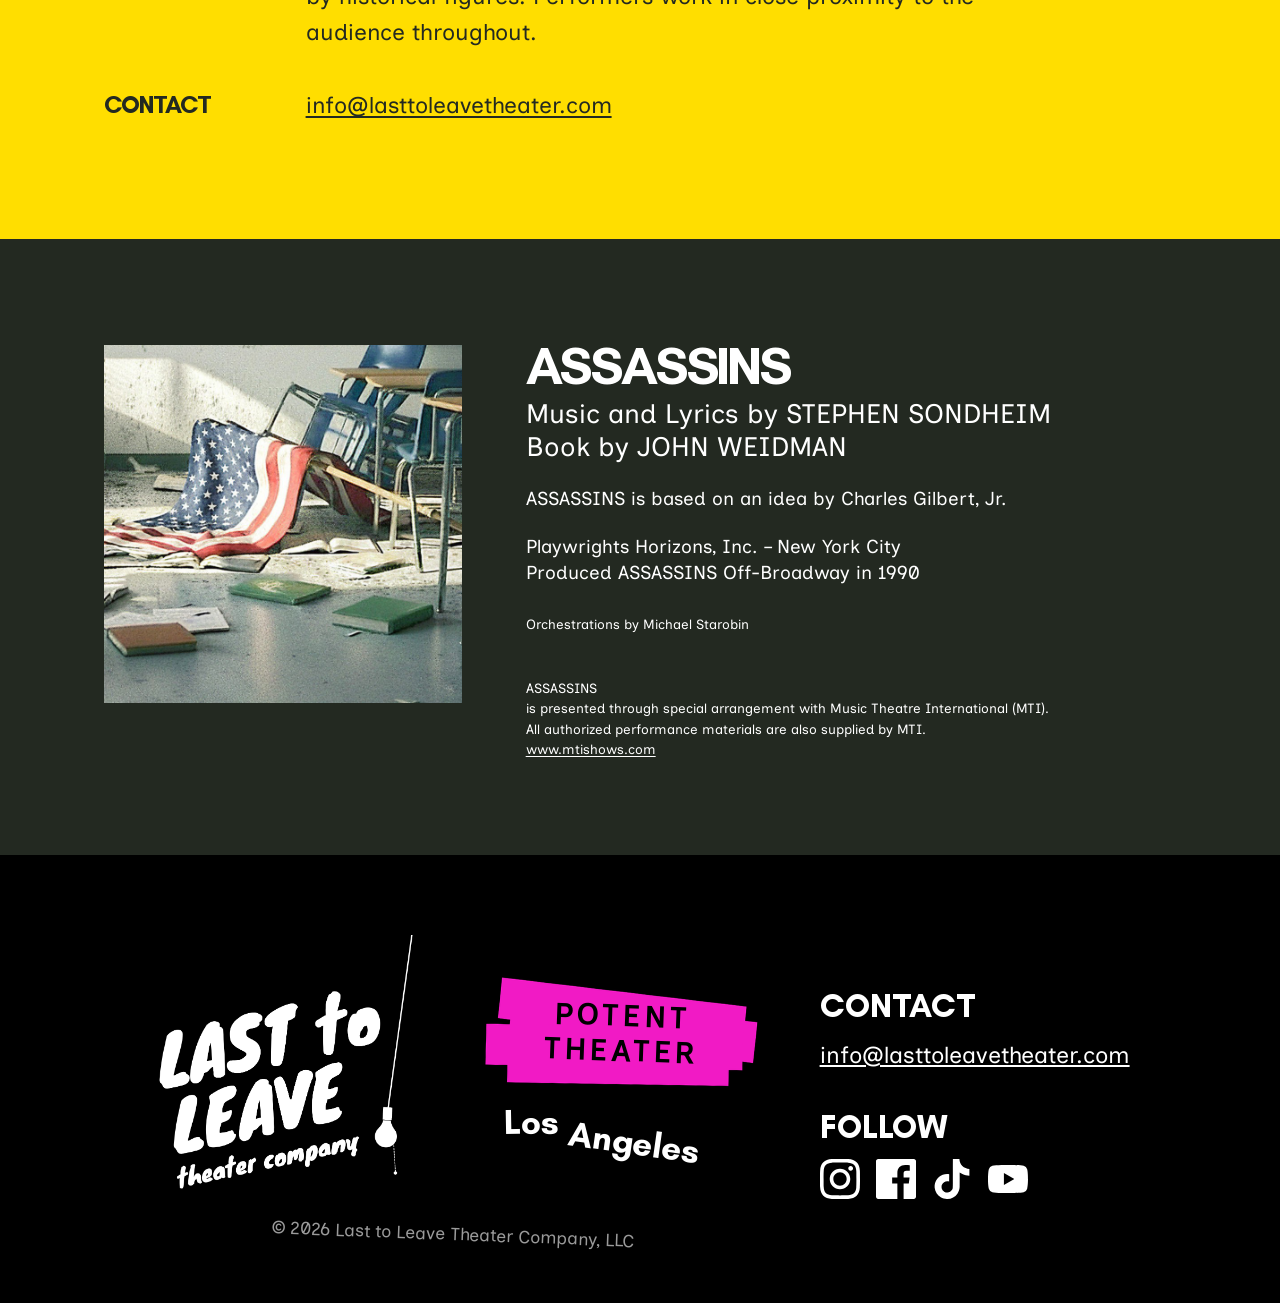
==== commit 8ed2e6dd: "un-commenting-out the ticket tailor script" ====
--- a/assassins/index.html
+++ b/assassins/index.html
@@ -174,7 +174,7 @@
     <h2 class="tickets__heading">TICKETS</h2>
 
     <!-- Ticket Tailor Widget. Paste this into your website where you want the widget to appear. Do not change the code or the widget may not work properly. -->
-    <div class="tt-widget"><div class="tt-widget-fallback"><p><a href="https://www.tickettailor.com/all-tickets-calendar/lasttoleavetheatercompany/?ref=website_widget" target="_blank">Click here to buy tickets</a><br /><small><a href="https://www.tickettailor.com?rf=wdg_330694" class="tt-widget-powered">Sell tickets online with Ticket Tailor</a></small></p></div><!--<script src="https://cdn.tickettailor.com/js/widgets/min/widget.js" data-url="https://www.tickettailor.com/all-tickets-calendar/lasttoleavetheatercompany/?ref=website_widget" data-type="inline" data-inline-minimal="true" data-inline-show-logo="false" data-inline-bg-fill="false" data-inline-inherit-ref-from-url-param="" data-inline-ref="website_widget"></script></div><!-- End of Ticket Tailor Widget -->
+    <div class="tt-widget"><div class="tt-widget-fallback"><p><a href="https://www.tickettailor.com/all-tickets-calendar/lasttoleavetheatercompany/?ref=website_widget" target="_blank">Click here to buy tickets</a><br /><small><a href="https://www.tickettailor.com?rf=wdg_330694" class="tt-widget-powered">Sell tickets online with Ticket Tailor</a></small></p></div><script src="https://cdn.tickettailor.com/js/widgets/min/widget.js" data-url="https://www.tickettailor.com/all-tickets-calendar/lasttoleavetheatercompany/?ref=website_widget" data-type="inline" data-inline-minimal="true" data-inline-show-logo="false" data-inline-bg-fill="false" data-inline-inherit-ref-from-url-param="" data-inline-ref="website_widget"></script></div><!-- End of Ticket Tailor Widget -->
 
     <p class="tickets__policy">All sales final; exchanges to another performance up to 24 hours before curtain, subject to availability; if a performance is cancelled, full refund.</p>
 
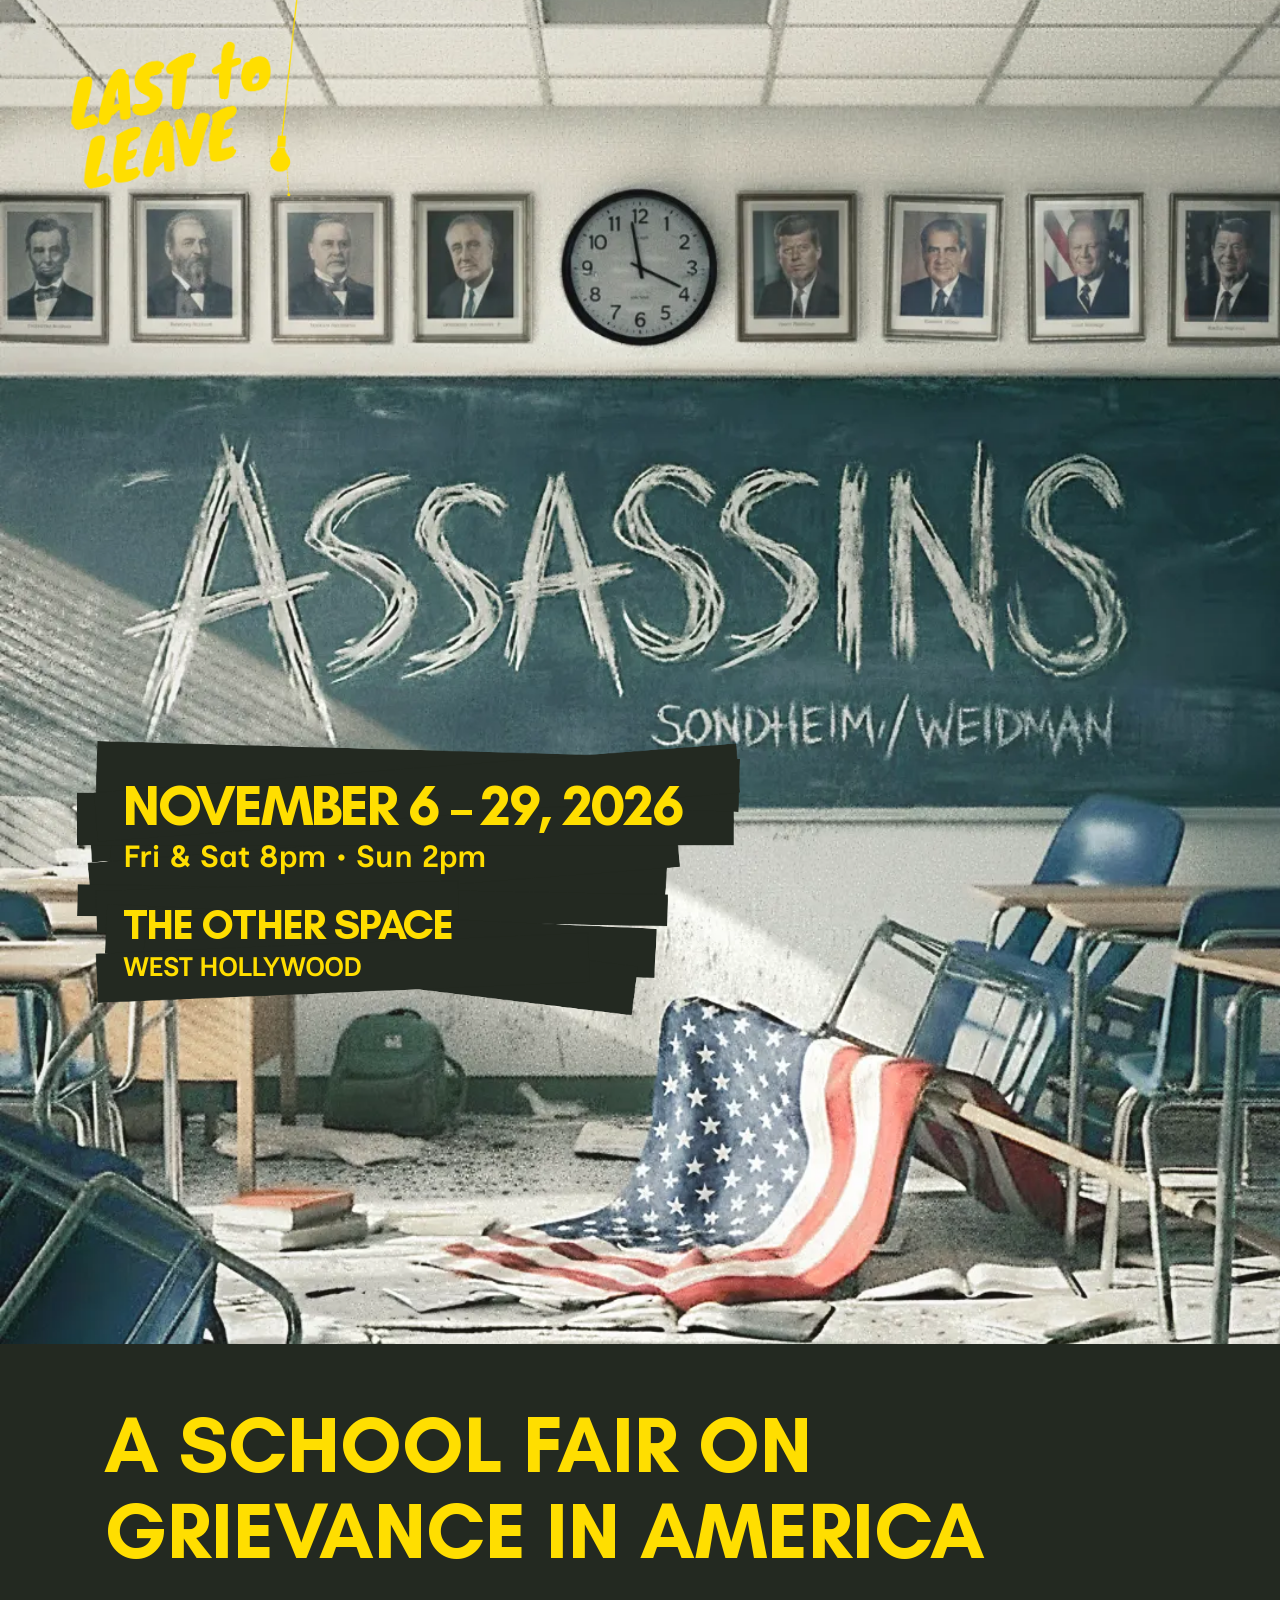
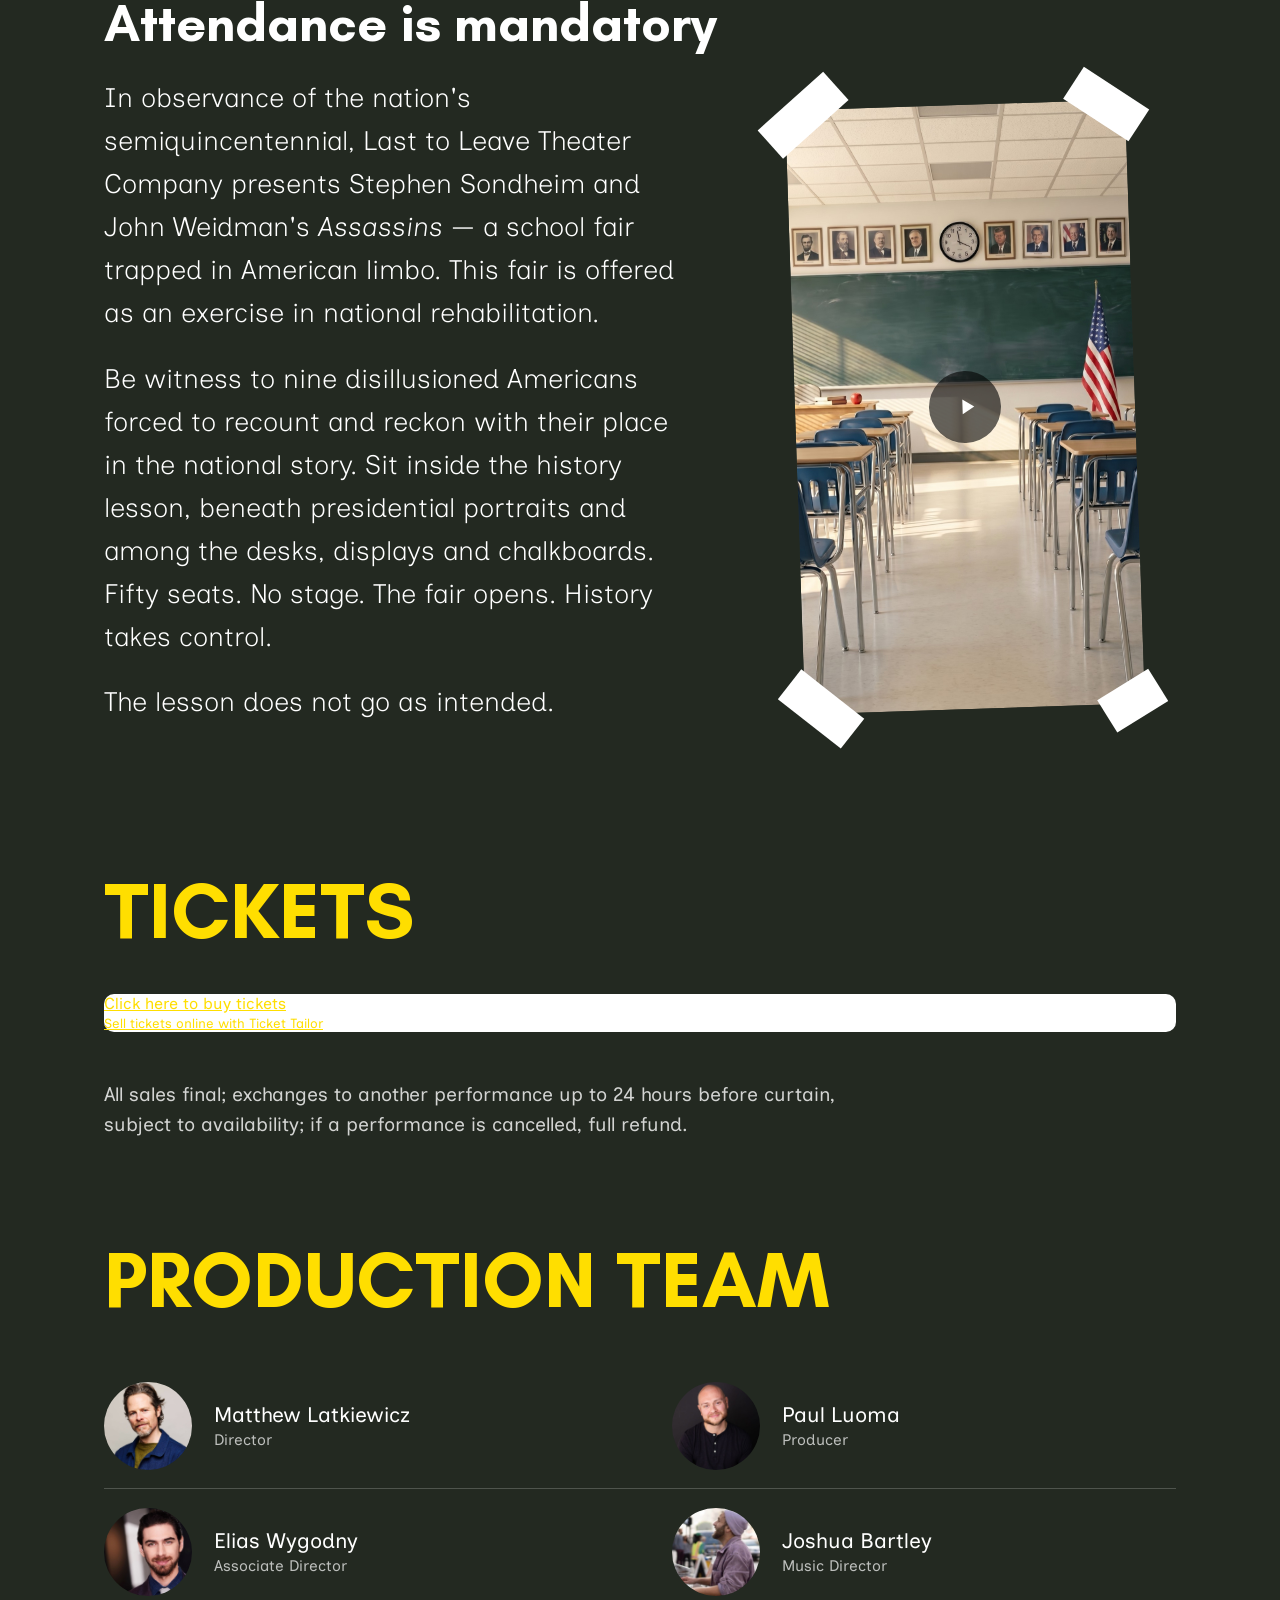
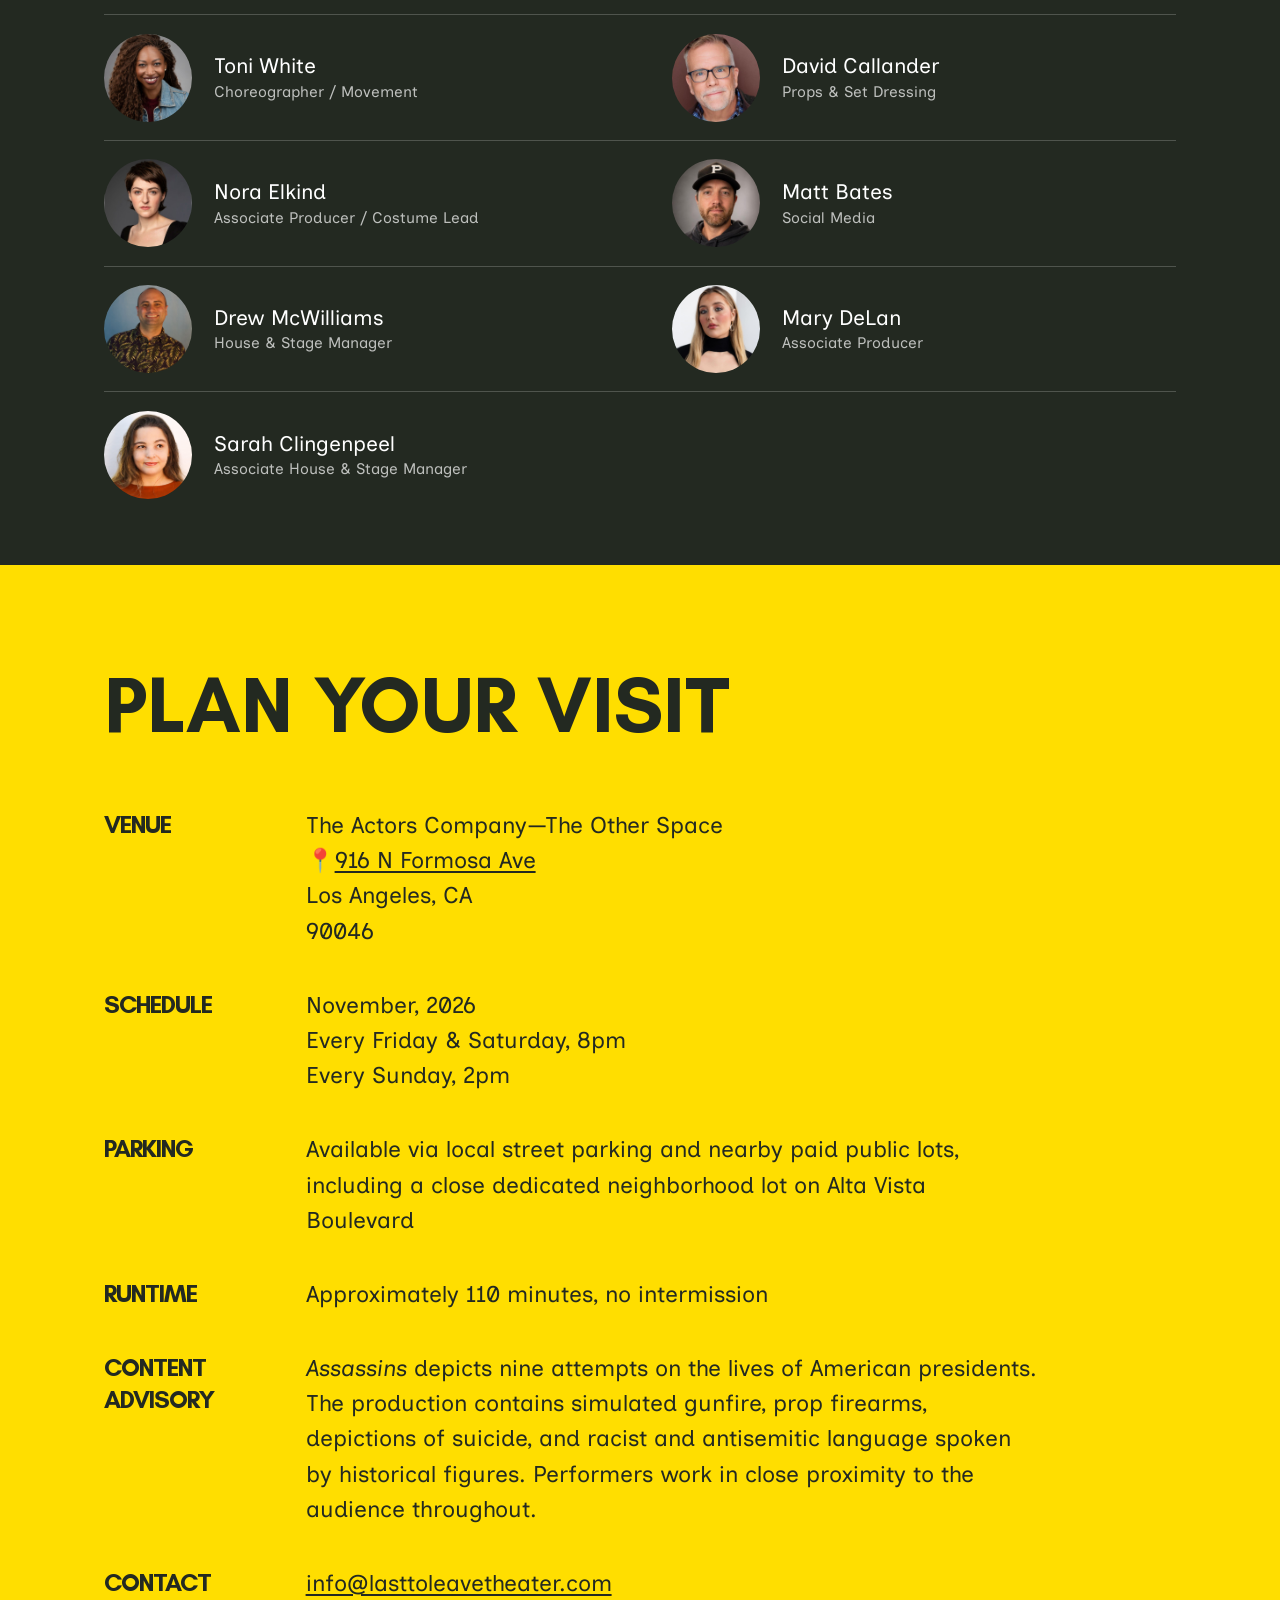
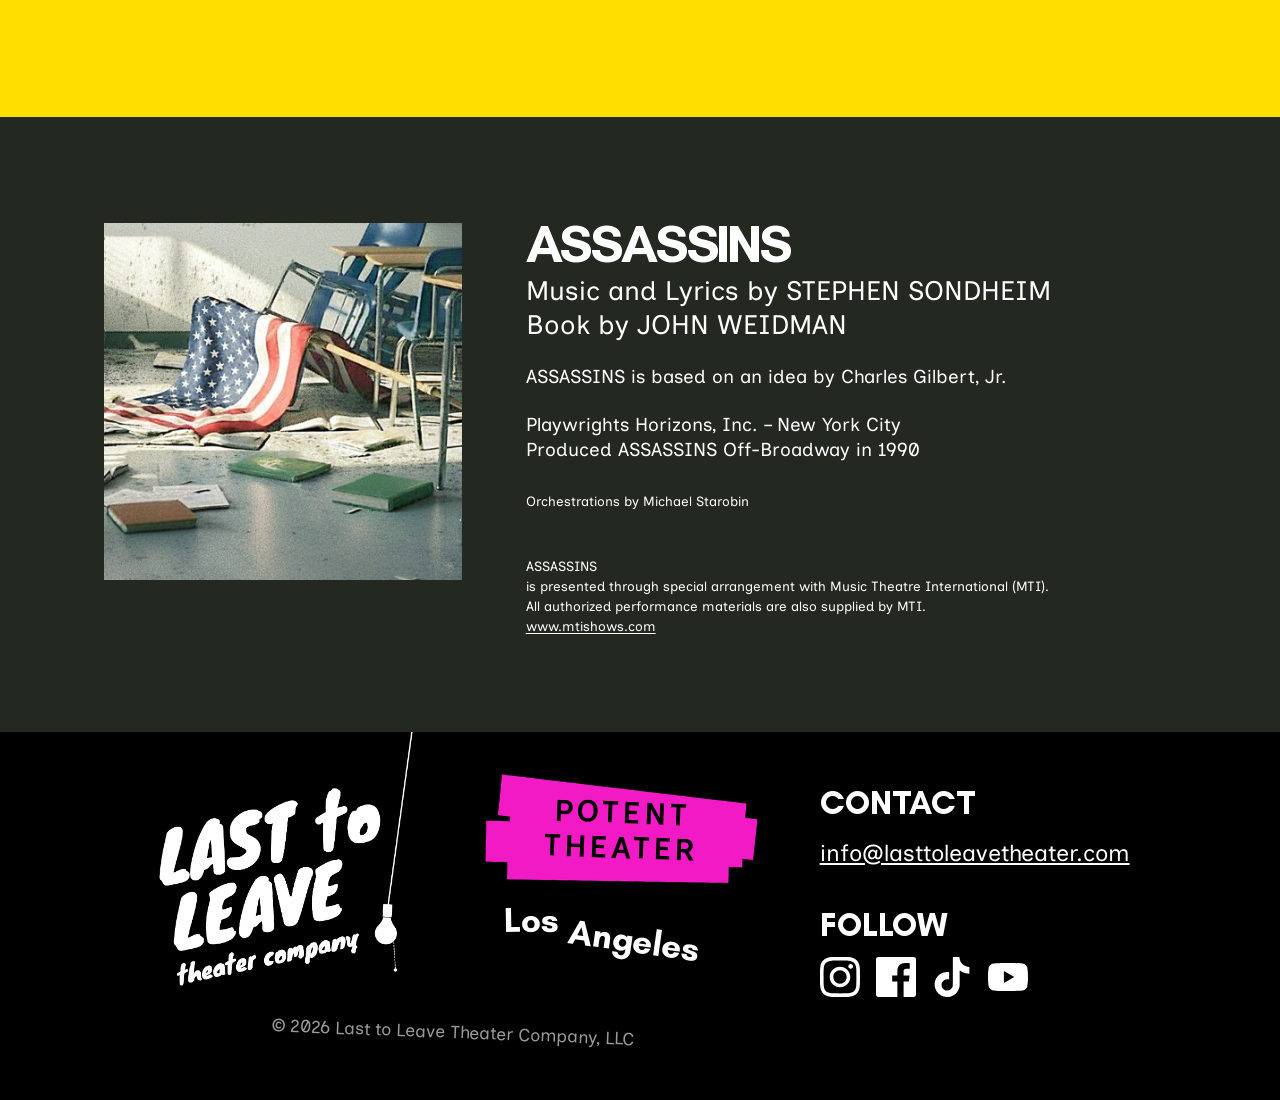
==== commit 3b0daee6: "Updated show description, added asst house manager, altered david’s title" ====
--- a/assassins/index.html
+++ b/assassins/index.html
@@ -104,13 +104,13 @@
 <section class="concept" id="concept">
   <div class="shell concept__inner">
 
-    <h2 class="concept__headline">A COMMUNITY ASSEMBLY ON GRIEVANCE IN AMERICA.</h2>
-    <p class="concept__subhead">Attendance is mandatory.</p>
+    <h2 class="concept__headline">A SCHOOL FAIR ON GRIEVANCE IN AMERICA</h2>
+    <p class="concept__subhead">Attendance is mandatory</p>
 
     <div class="concept__copy">
-      <p class="concept__para">In observance of the nation's semiquincentennial, we present Stephen Sondheim and John Weidman's <em>Assassins</em> as a school assembly. Nine members of this community have been selected to research and personify the nine Americans who shot, or tried to shoot, a president. The school offers the assembly as an exercise in national rehabilitation.</p>
-
-      <p class="concept__para">You will sit inside the classroom, under the presidential portraits, around the desks and chalkboard. Fifty seats. No stage.</p>
+      <p class="concept__para">In observance of the nation's semiquincentennial, Last to Leave Theater Company presents Stephen Sondheim and John Weidman's <em>Assassins</em> — a school fair trapped in American limbo. This fair is offered as an exercise in national rehabilitation.</p> 
+      
+      <p class="concept__para">Be witness to nine disillusioned Americans forced to recount and reckon with their place in the national story. Sit inside the history lesson, beneath presidential portraits and among the desks, displays and chalkboards. Fifty seats. No stage. The fair opens. History takes control.</p>
 
       <p class="concept__para">The lesson does not go as intended.</p>
     </div>
@@ -182,6 +182,14 @@
 </section>
 
 <!-- ==========================================================
+     2 — CAST
+     ========================================================== -->
+<section class="cast" id="cast">
+  
+</section>
+
+
+<!-- ==========================================================
      2 — PRODUCTION TEAM
      ========================================================== -->
 <section class="team" id="team">
@@ -231,7 +239,7 @@
              width="800" height="800" loading="lazy" alt="Toni White">
         <div class="team__text">
           <p class="team__name">Toni White</p>
-          <p class="team__role">Choreographer/Movement</p>
+          <p class="team__role">Choreographer / Movement</p>
         </div>
       </li>
 
@@ -240,7 +248,7 @@
              width="800" height="800" loading="lazy" alt="David Callander">
         <div class="team__text">
           <p class="team__name">David Callander</p>
-          <p class="team__role">Production Designer</p>
+          <p class="team__role">Props &amp; Set Dressing</p>
         </div>
       </li>
 
@@ -278,6 +286,19 @@
           <p class="team__name">Mary DeLan</p>
           <p class="team__role">Associate Producer</p>
         </div>
+      </li>
+      
+      <li class="team__member">
+        <img class="team__photo" src="/images/assassins/sarah-clingenpeel.jpg"
+             width="800" height="800" loading="lazy" alt="Sarah Clingenpeel">
+        <div class="team__text">
+          <p class="team__name">Sarah Clingenpeel</p>
+          <p class="team__role">Associate House &amp; Stage Manager</p>
+        </div>
+      </li>
+      
+      <li class="team__member">
+        
       </li>
 
     </ul>
--- a/css/assassins.css
+++ b/css/assassins.css
@@ -371,7 +371,7 @@
      space for it; the breathing room is added ON TOP of that reservation, not
      carved out of it, so the headline can never end up underneath the bar.
      Do not collapse these two values into one number. */
-  --nav-clearance: 80px;
+  --nav-clearance: 10px;
   padding-top: calc(var(--nav-clearance) + 3rem);
   padding-bottom: clamp(3rem, 8vw, 6rem);
   background: #232921;
@@ -500,7 +500,26 @@
      The value deliberately repeats .concept__inner's column-gap expression:
      this is the same separation the old `gap` shorthand used to provide here,
      restored on the one edge that still needs it. */
-  .concept__video { margin-top: clamp(2rem, 5vw, 4.5rem); margin-left: 7%; }
+  .video-frame { transform: none; }
+  .concept__video { margin-top: clamp(2rem, 5vw, 4.5rem); margin-left: auto; margin-right: auto; }
+
+  /* Type down 5% for phones, where the desktop sizes wrap badly at ~375px.
+
+     Every term of each clamp is the desktop value multiplied by 0.95 and
+     rounded to three places — the technique .tickets__policy documents. ALL
+     THREE TERMS, not just the one that happens to be live at any given width:
+     scaling the whole curve is what keeps the three sizes in the same
+     relationship to each other, and keeps the widths where each clamp changes
+     hands where they were. So do not retune one line here on its own, and do
+     not rewrite these as fresh round numbers — multiply the rules above
+     through by a factor, the way these were derived.
+
+     At 375px it is the FIRST term of all three that renders: the vw terms stay
+     below their floors until roughly 760px. So on a small phone this reads
+     46.2 / 49.4 / 22.8px where it read 48.6 / 52 / 24. */
+  .concept__headline { font-size: clamp(2.888rem, 6.08vw, 4.712rem); }
+  .concept__subhead  { font-size: clamp(3.088rem, 3.895vw, 3.373rem); }
+  .concept__para     { font-size: clamp(1.425rem, 1.995vw, 1.603rem); }
 }
 
 /* --------------------------------------------------------------------------
@@ -527,7 +546,7 @@
    Tailor's; closing it would mean overriding their CSS.
    -------------------------------------------------------------------------- */
 .tickets {
-  padding-block: clamp(3rem, 8vw, 6rem);
+  padding-block: clamp(1.5rem, 4vw, 3rem);
   background: #232921;
   color: #FFFFFF;
 }
@@ -580,7 +599,7 @@
    2 — PRODUCTION TEAM
    -------------------------------------------------------------------------- */
 .team {
-  padding-block: clamp(3rem, 8vw, 6rem);
+  padding-block: clamp(1.5rem, 4vw, 3rem);
   background: #232921;
 }
 
@@ -866,7 +885,6 @@
   /* style.css sets line-height: 1.5 on body and the footer inherits it there.
      This page's body doesn't, so it is set here to keep the spacing identical. */
   line-height: 1.5;
-  padding-top: clamp(3rem, 7vw, 5rem);
   padding-bottom: clamp(2rem, 5vh, 3rem);
 }
 
@@ -1223,7 +1241,6 @@
   box-shadow: 
     6px 6px 0 rgba(0, 0, 0, 0.75),
     12px 12px 0 rgba(0, 0, 0, 0.35);
-    )
   text-decoration: none;
   text-align: center;
 }
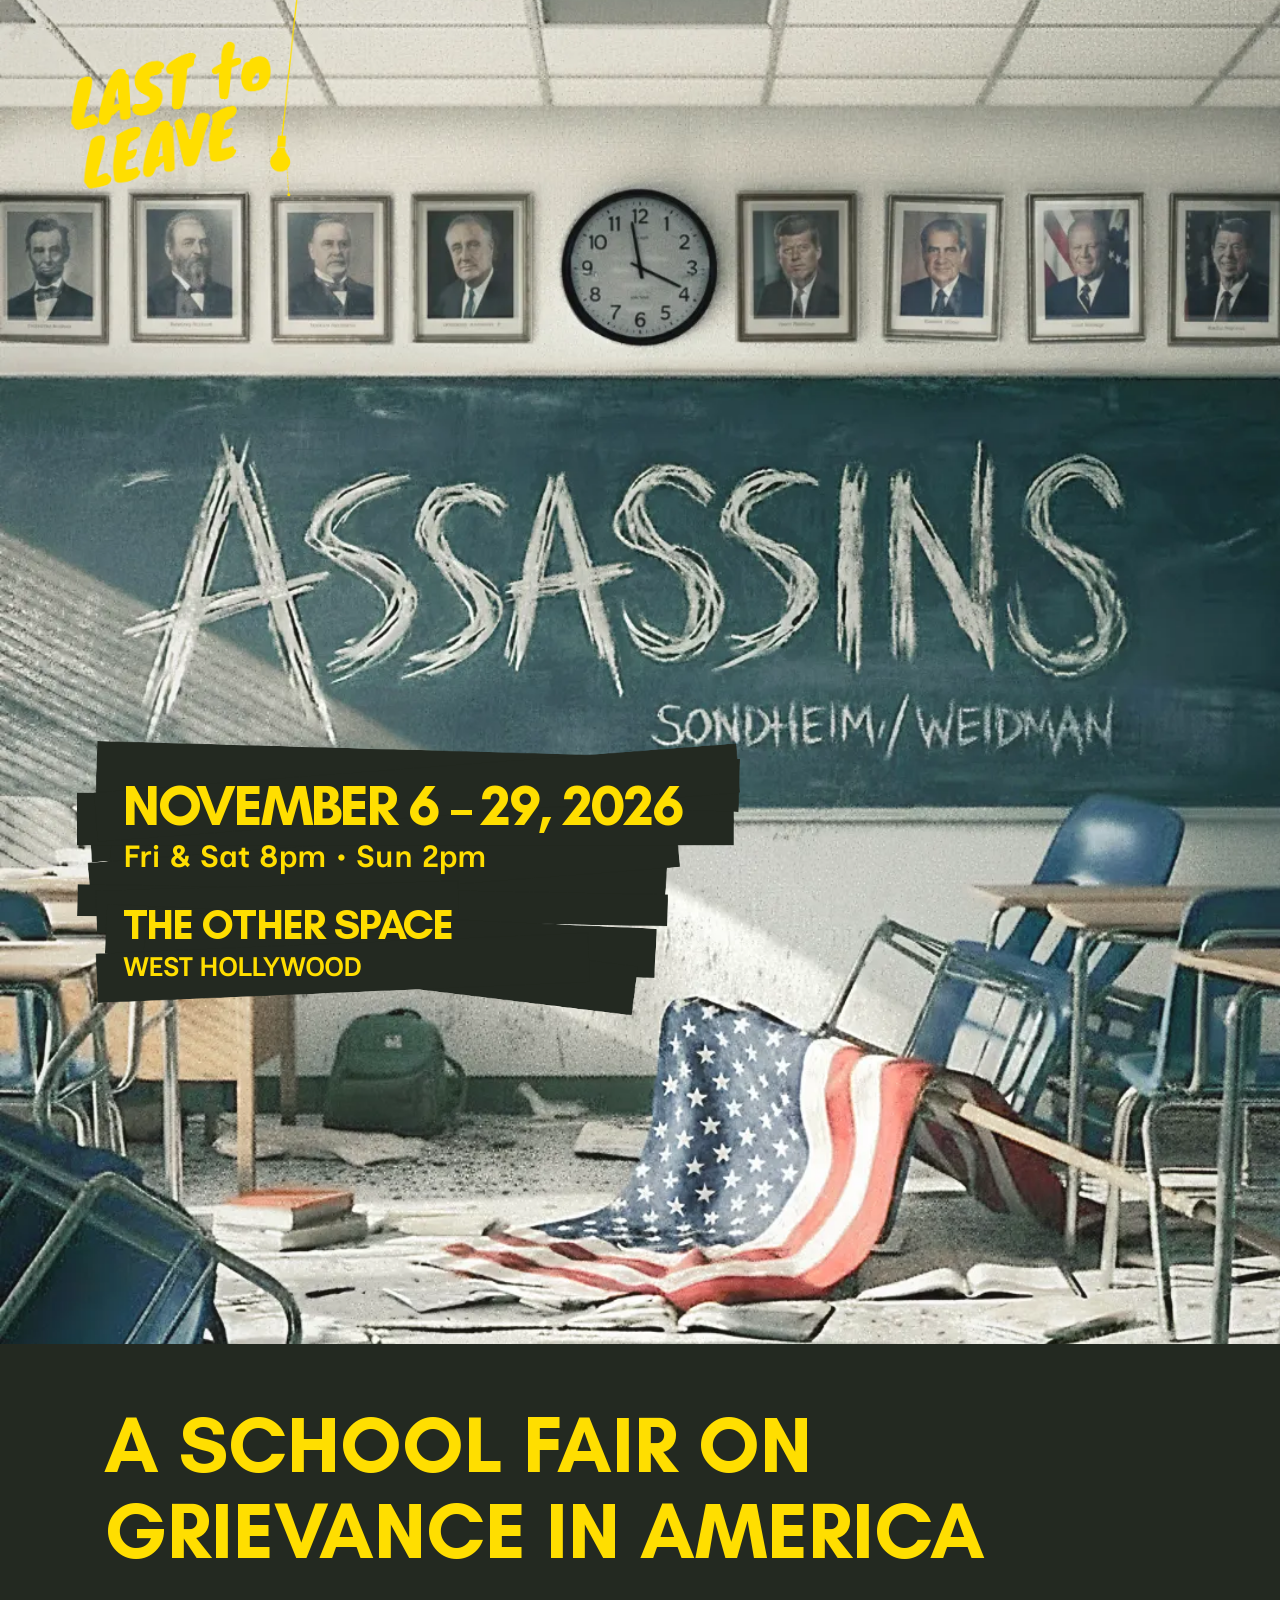
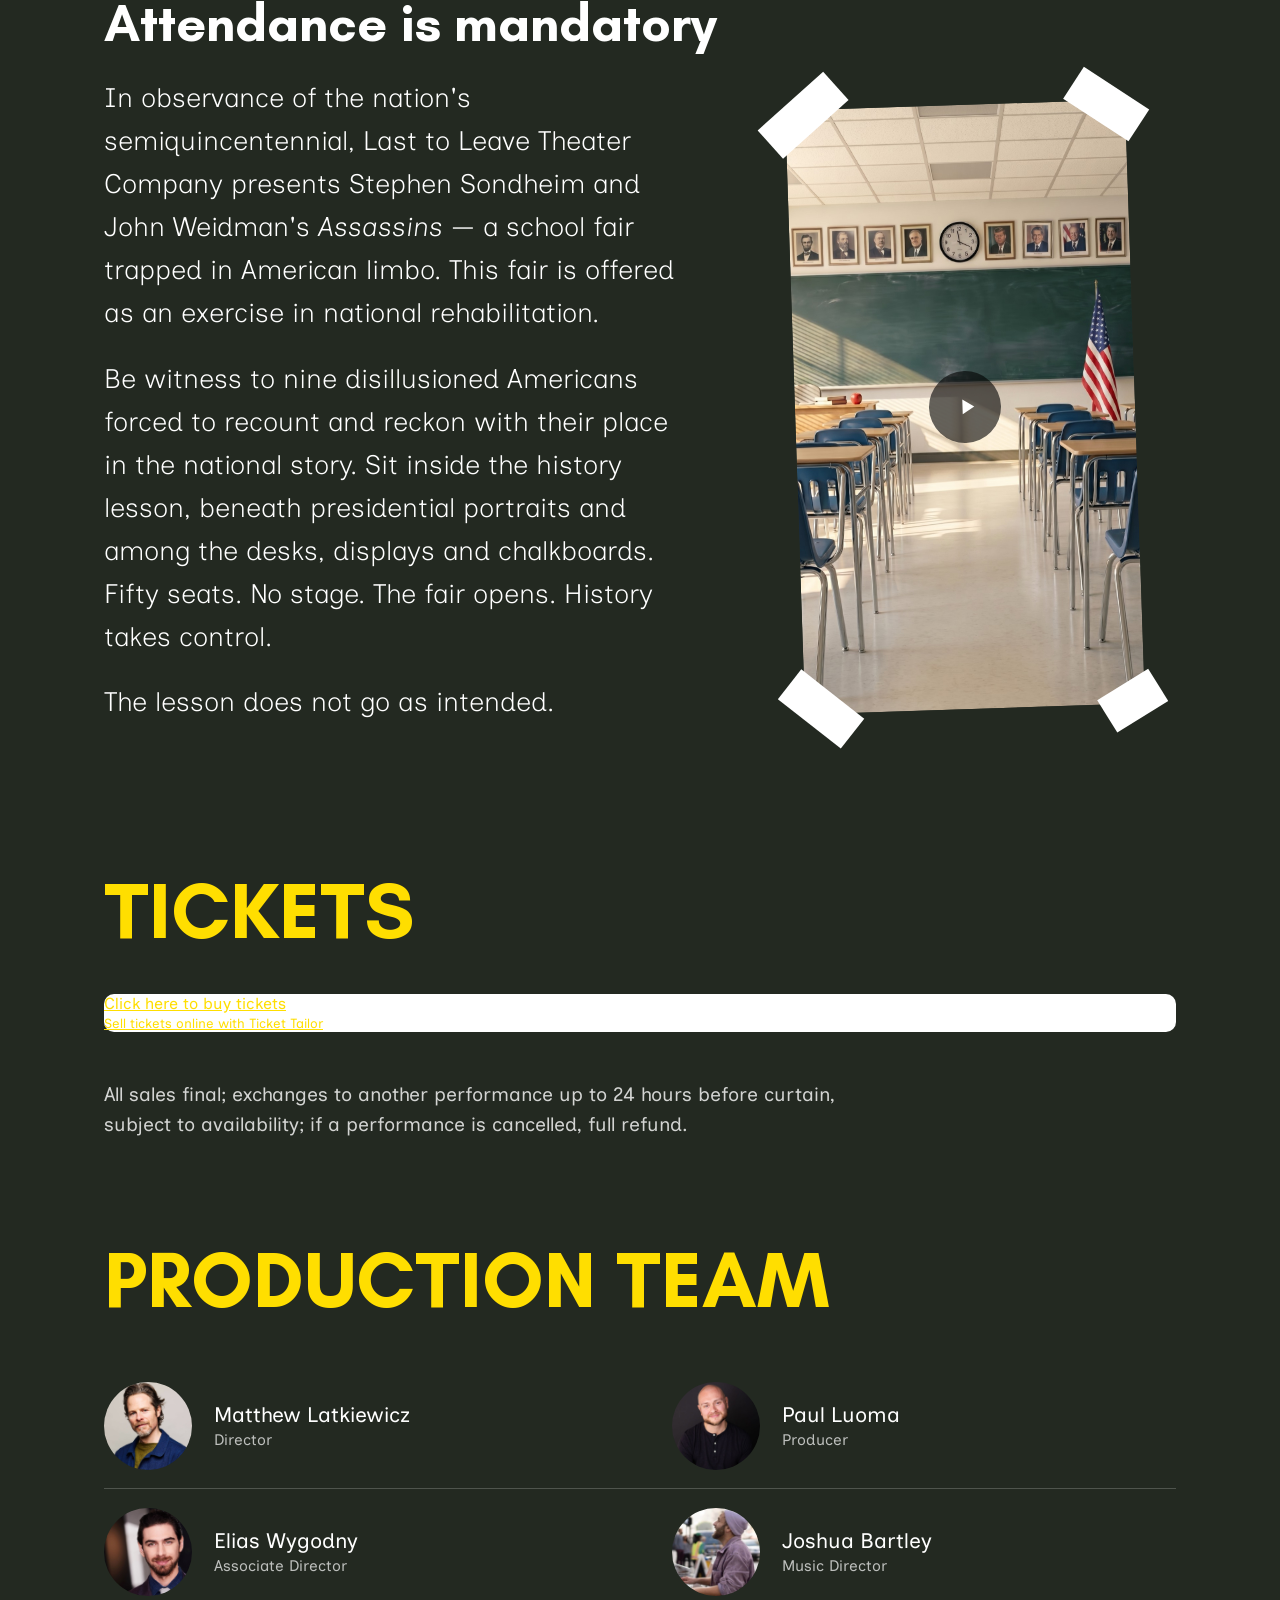
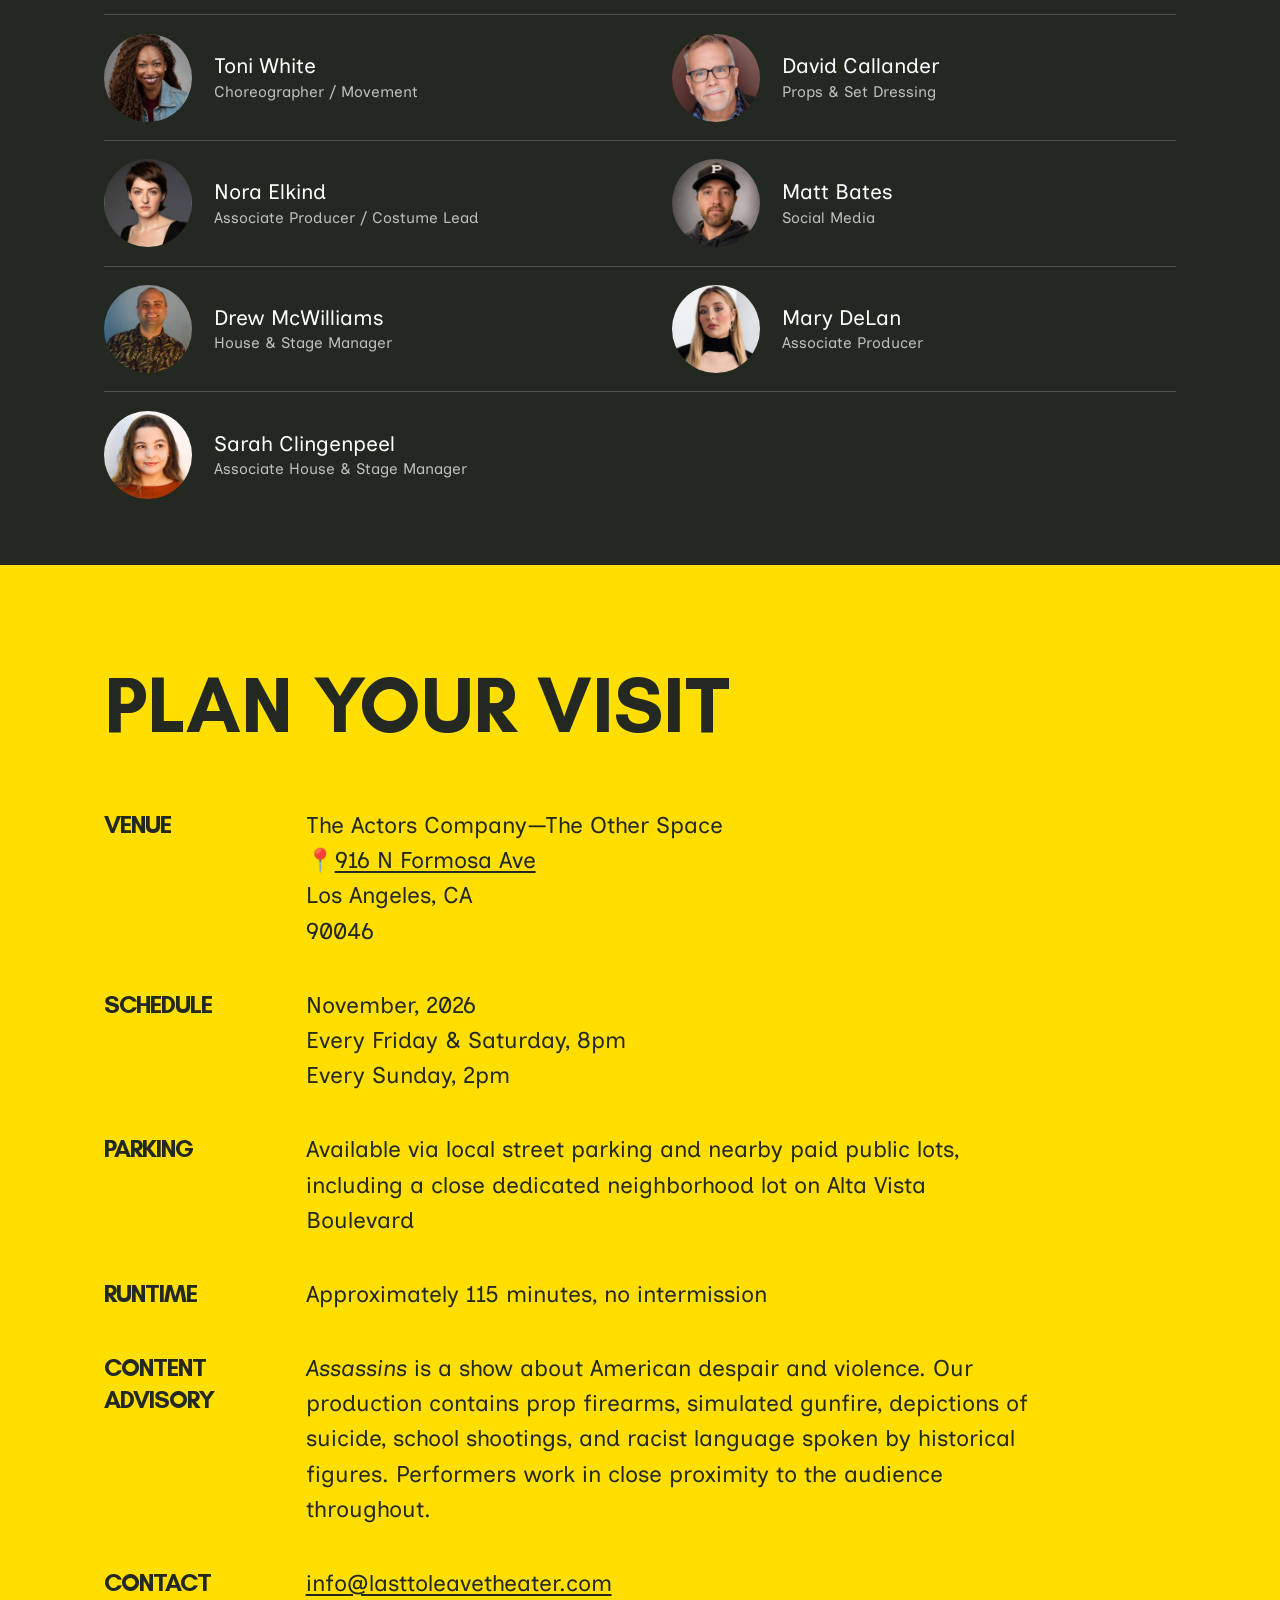
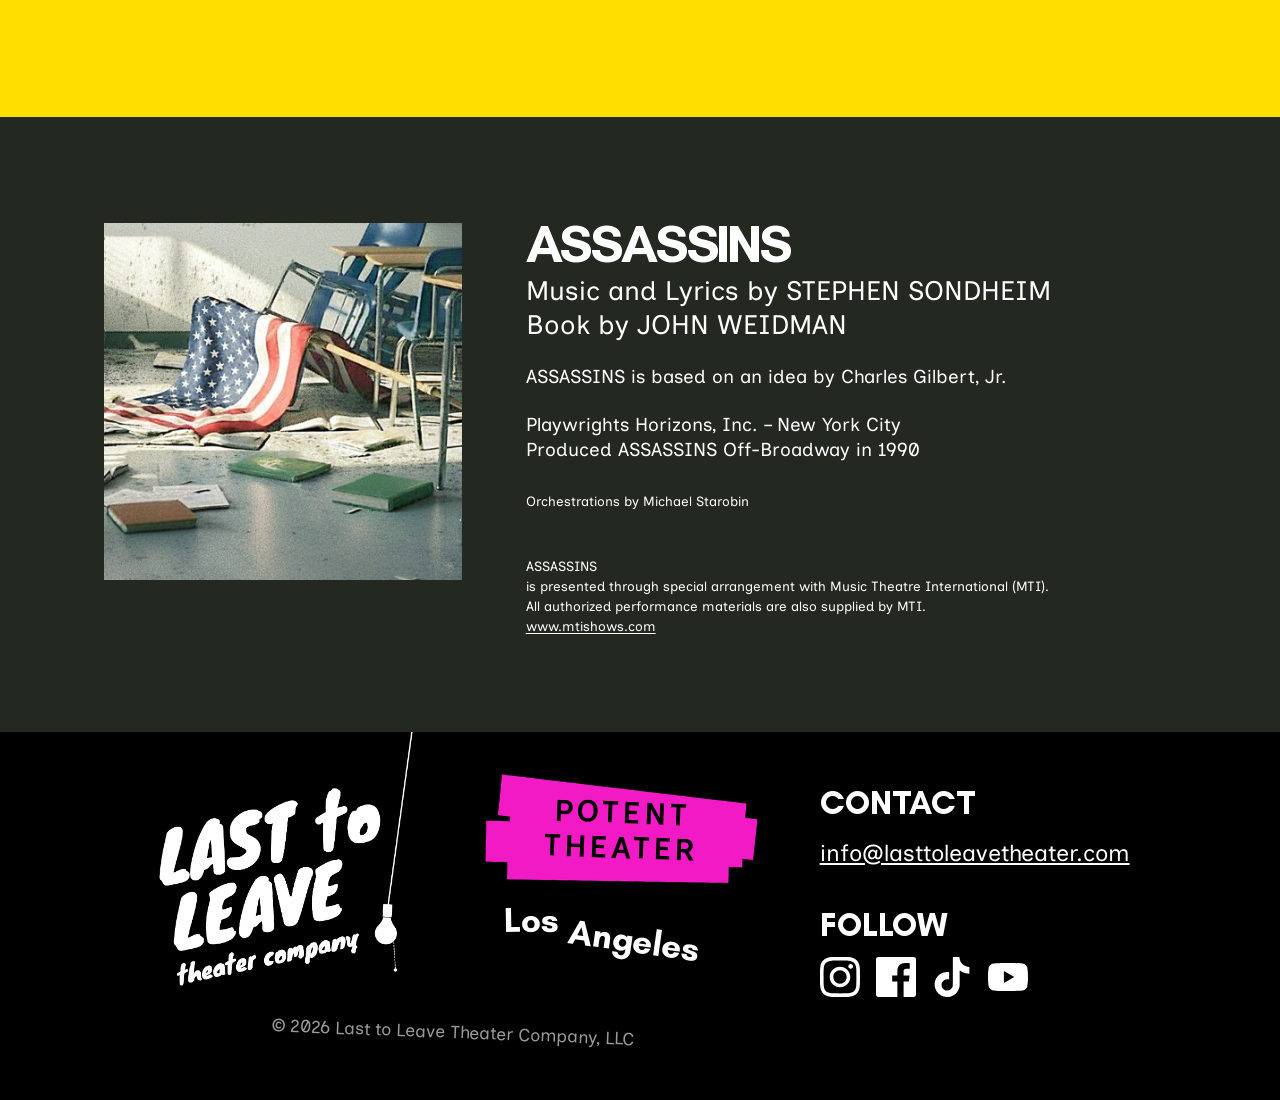
==== commit 889a2c04: "Show page: 115-minute runtime, new content advisory, Nora's new headshot" ====
--- a/assassins/index.html
+++ b/assassins/index.html
@@ -341,12 +341,12 @@
 
       <div class="visit__row">
         <dt class="visit__label">Runtime</dt>
-        <dd class="visit__content">Approximately 110 minutes, no intermission</dd>
+        <dd class="visit__content">Approximately 115 minutes, no intermission</dd>
       </div>
 
       <div class="visit__row">
         <dt class="visit__label">Content Advisory</dt>
-        <dd class="visit__content"><em>Assassins</em> depicts nine attempts on the lives of American presidents. The production contains simulated gunfire, prop firearms, depictions of suicide, and racist and antisemitic language spoken by historical figures. Performers work in close proximity to the audience throughout.</dd>
+        <dd class="visit__content"><em>Assassins</em> is a show about American despair and violence. Our production contains prop firearms, simulated gunfire, depictions of suicide, school shootings, and racist language spoken by historical figures. Performers work in close proximity to the audience throughout.</dd>
       </div>
 
       <div class="visit__row">
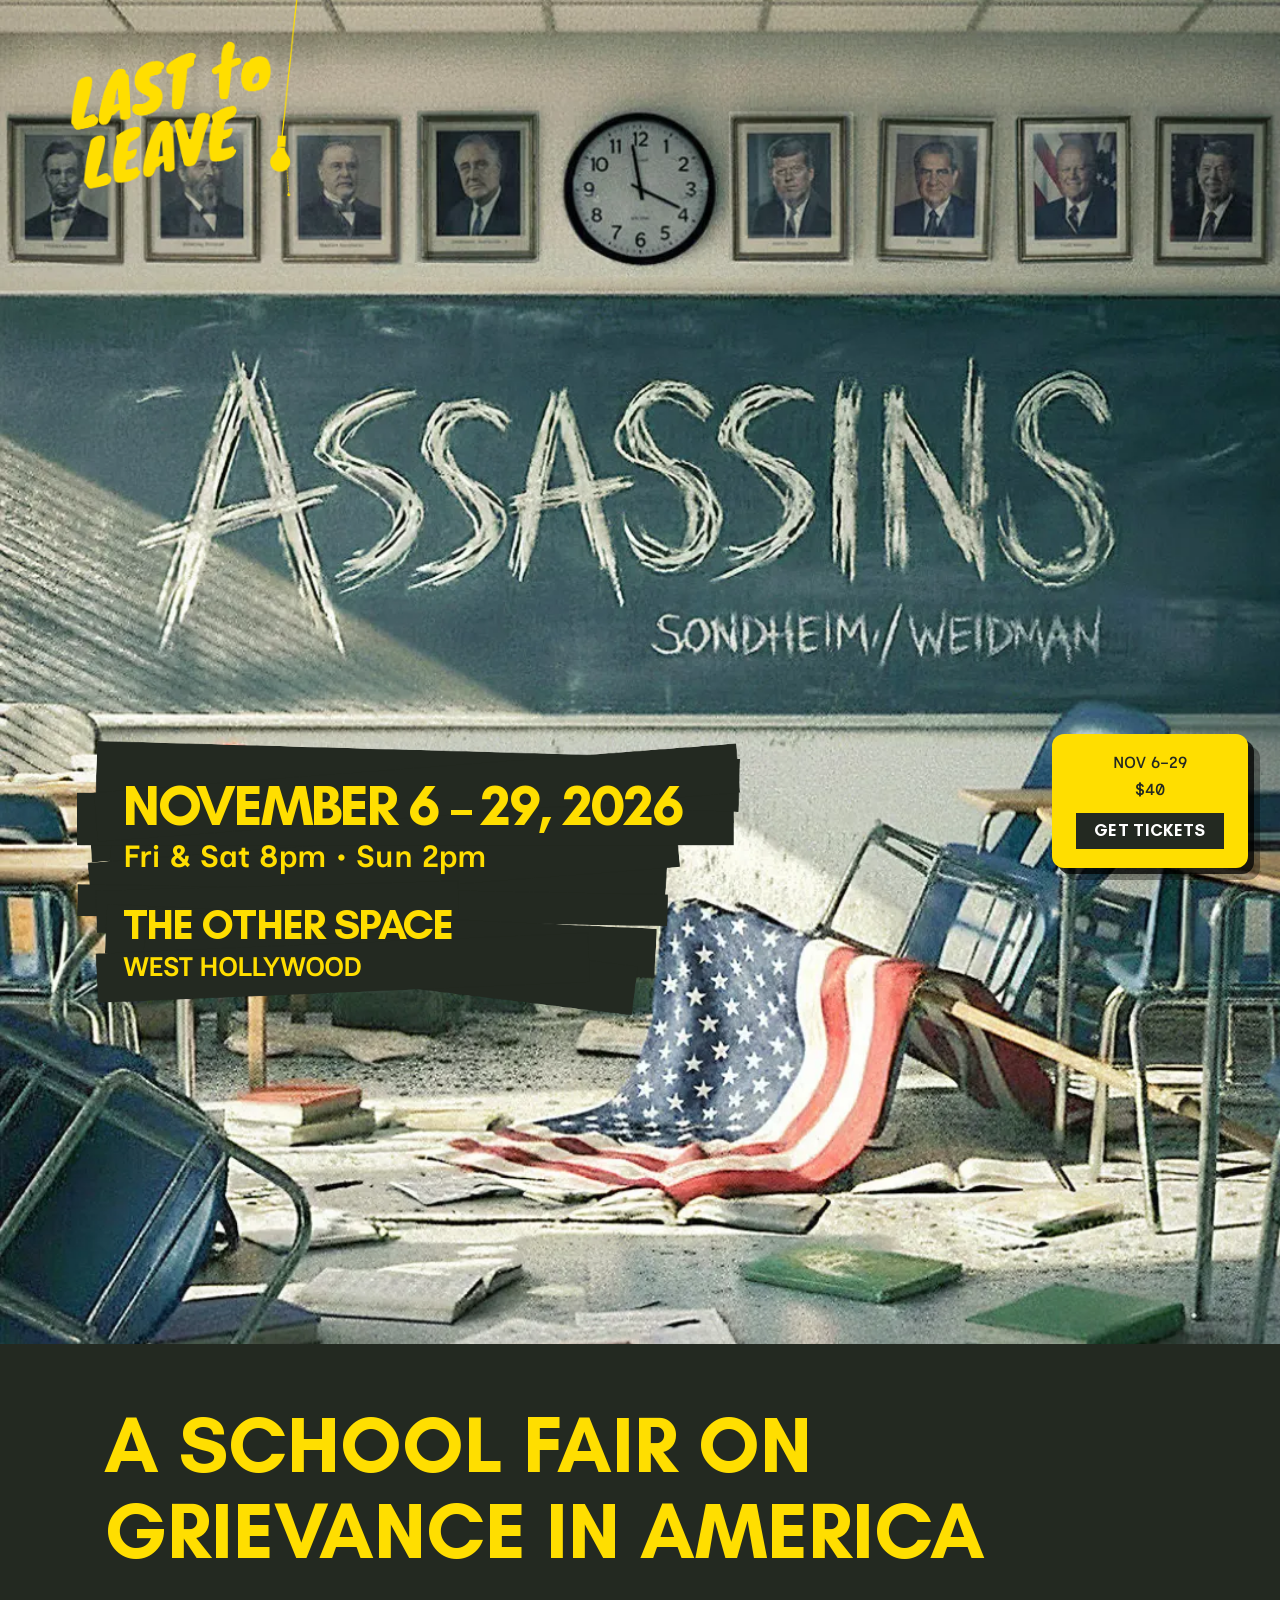
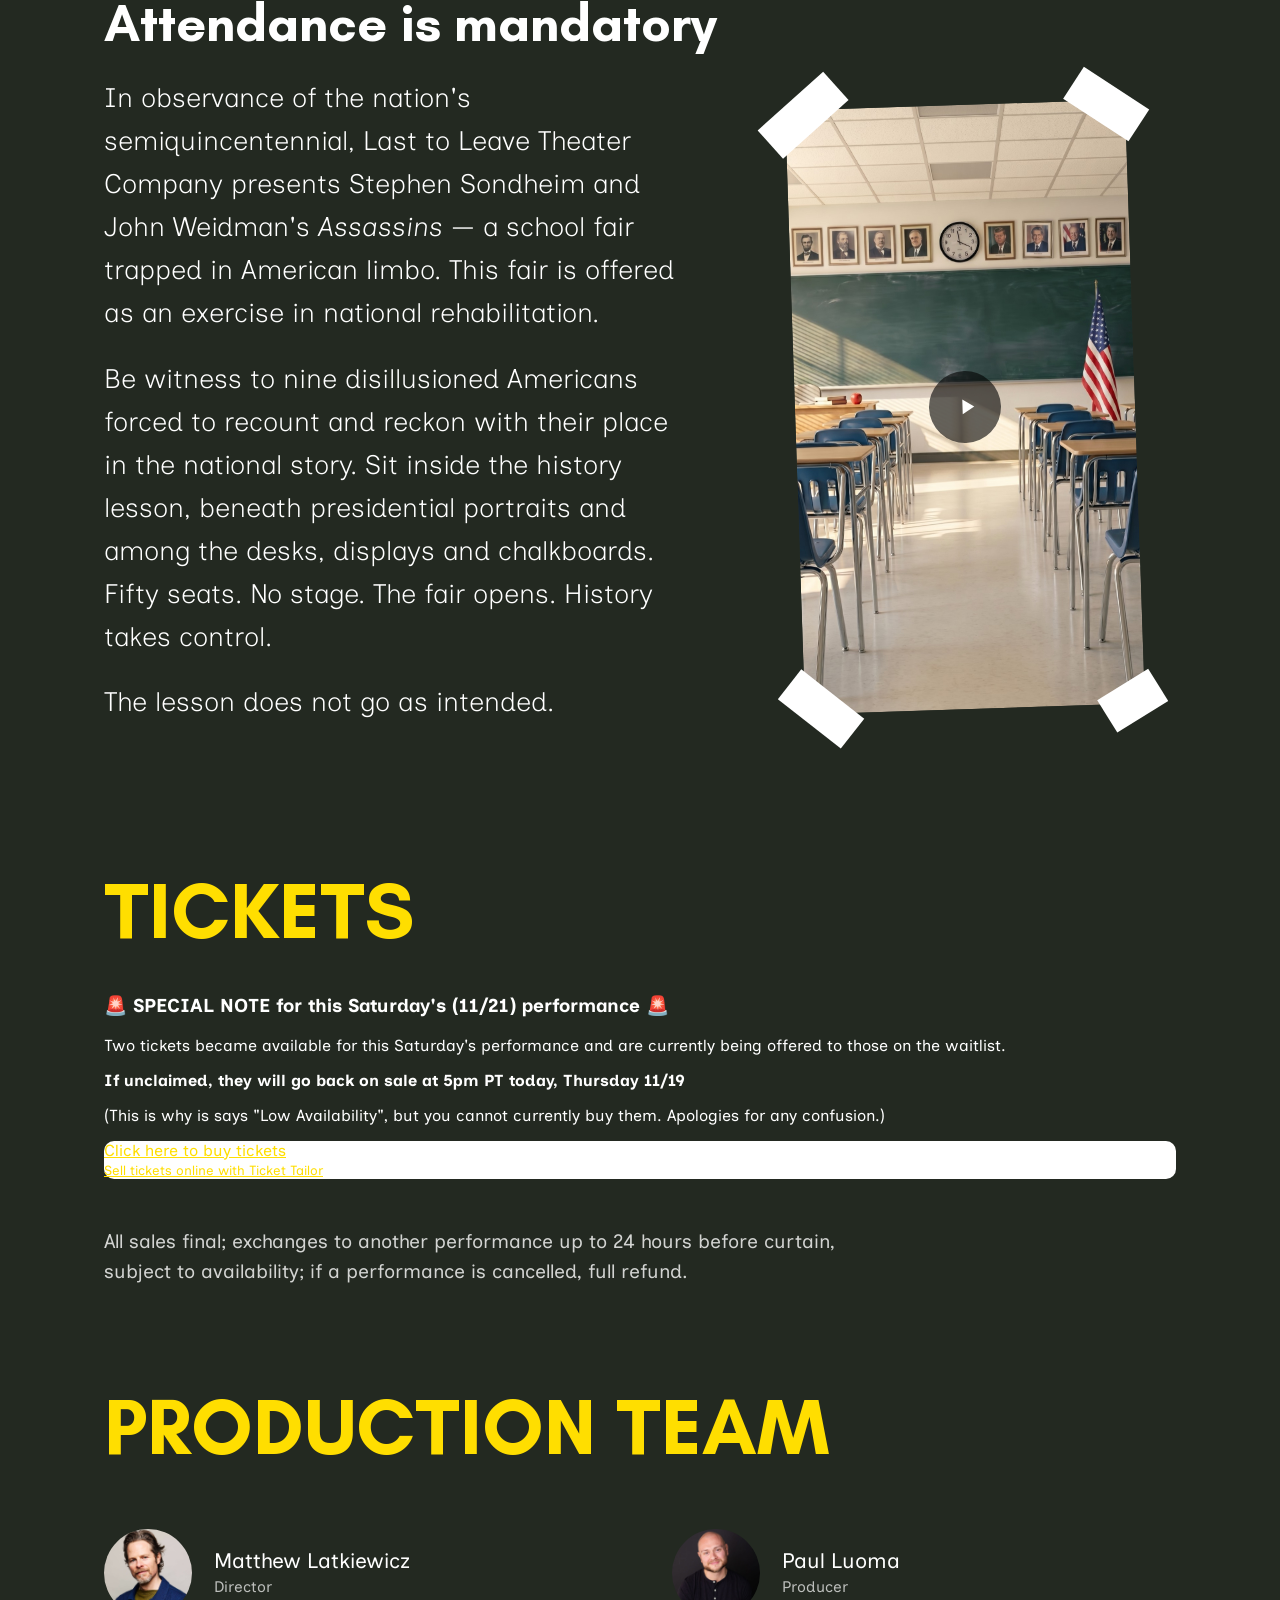
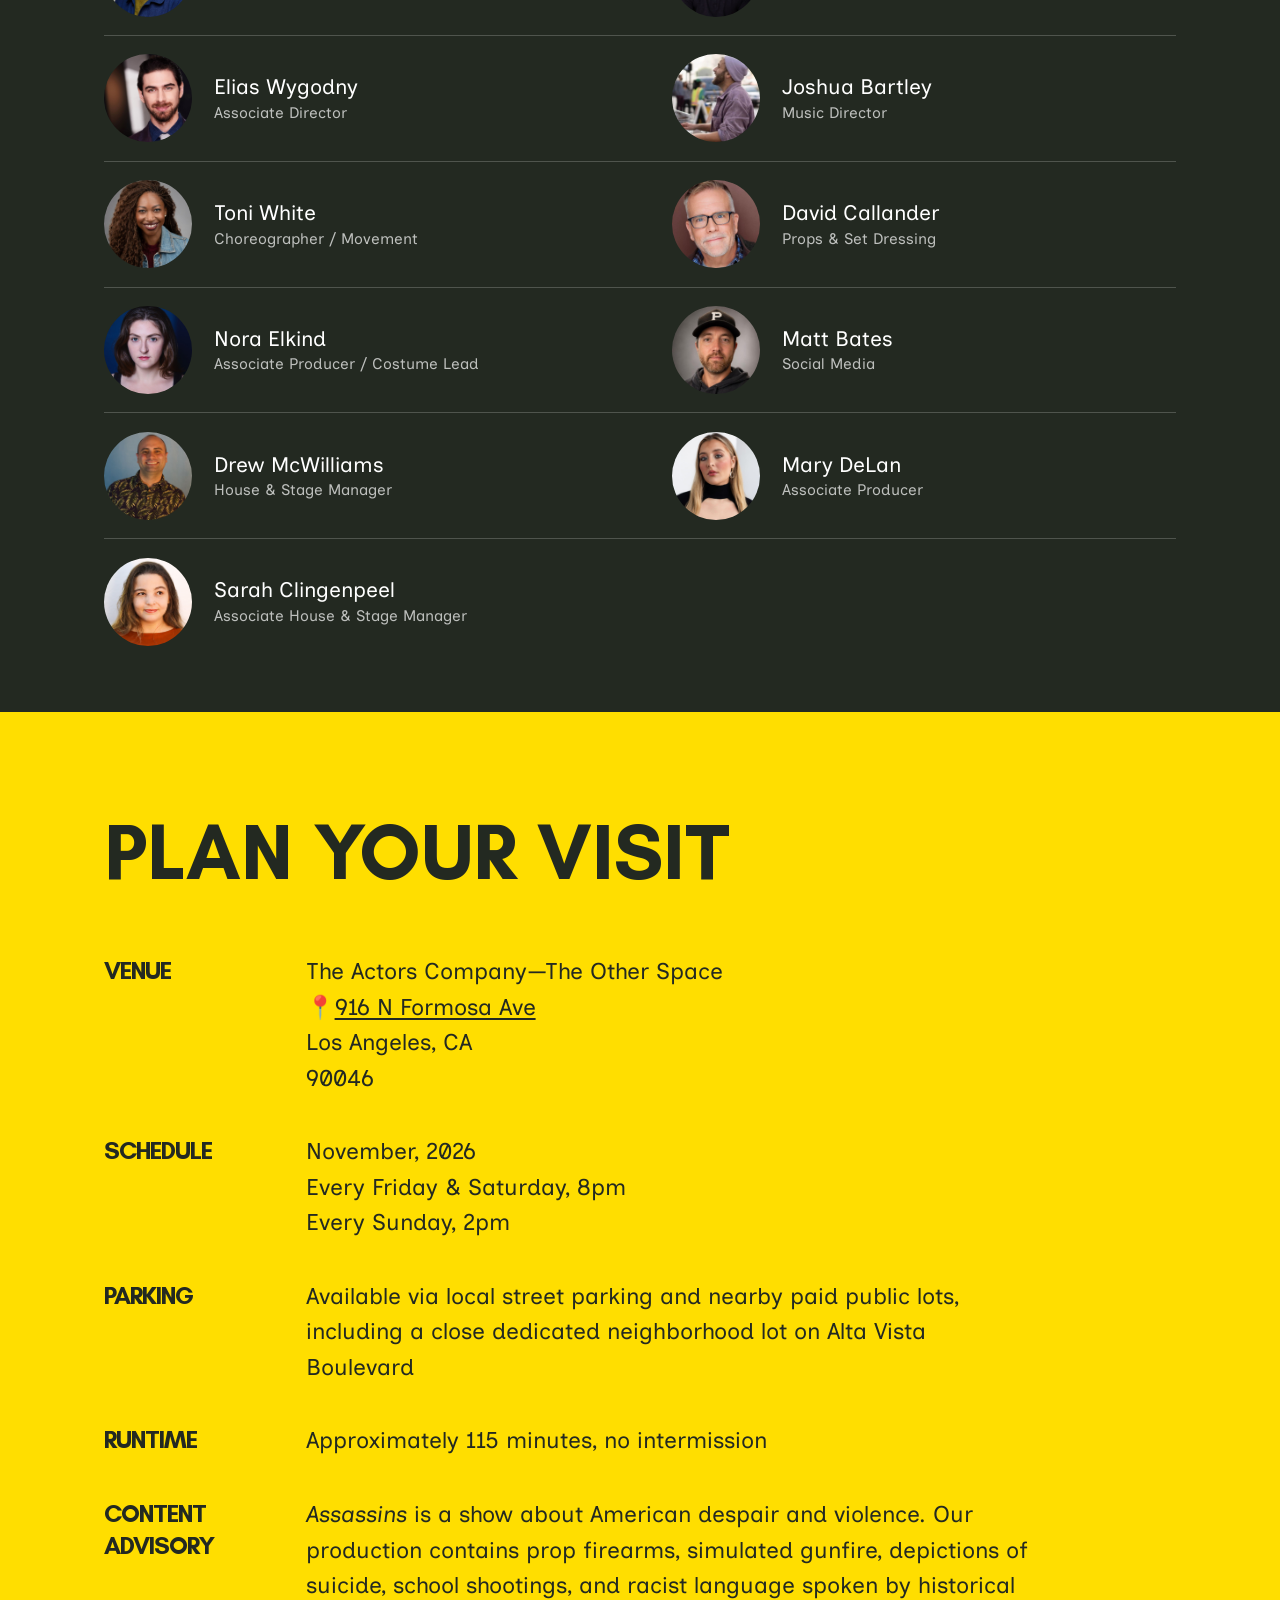
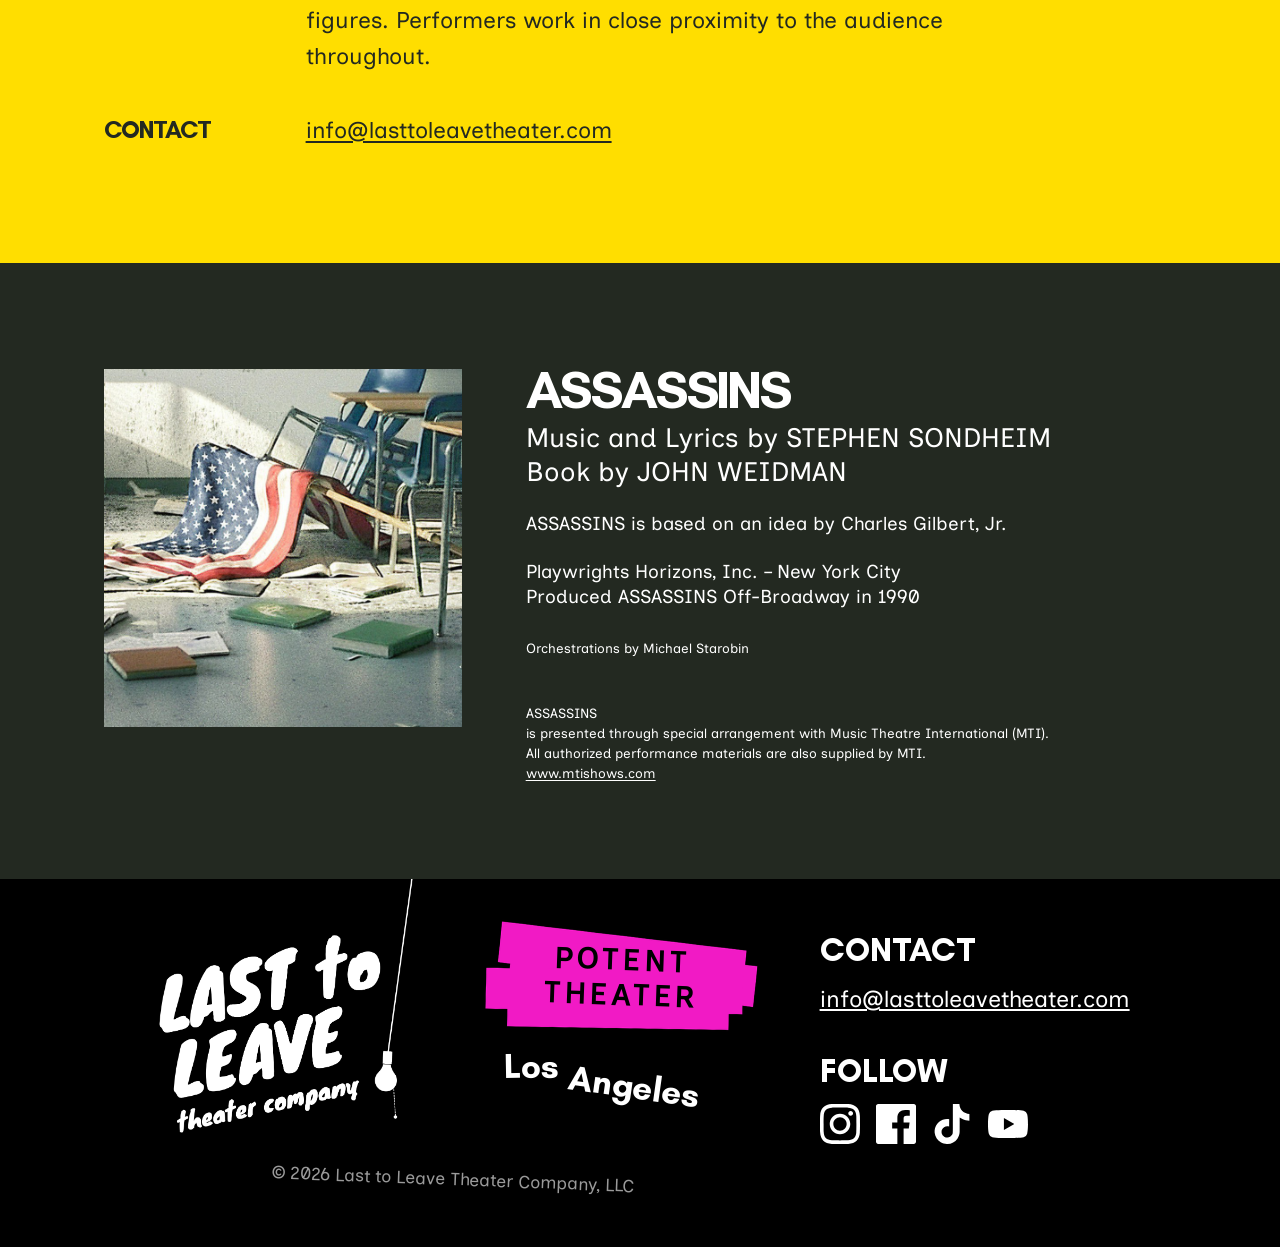
==== commit 3b233c44: "Special ticket message for waitlist" ====
--- a/assassins/index.html
+++ b/assassins/index.html
@@ -172,6 +172,10 @@
   <div class="shell">
 
     <h2 class="tickets__heading">TICKETS</h2>
+    <h3>🚨 SPECIAL NOTE for this Saturday's (11/21) performance 🚨</h3>
+    <p>Two tickets became available for this Saturday's performance and are currently being offered to those on the waitlist. 
+    <p><strong>If unclaimed, they will go back on sale at 5pm PT today, Thursday 11/19</strong></p>
+    <p>(This is why is says "Low Availability", but you cannot currently buy them. Apologies for any confusion.)</p>
 
     <!-- Ticket Tailor Widget. Paste this into your website where you want the widget to appear. Do not change the code or the widget may not work properly. -->
     <div class="tt-widget"><div class="tt-widget-fallback"><p><a href="https://www.tickettailor.com/all-tickets-calendar/lasttoleavetheatercompany/?ref=website_widget" target="_blank">Click here to buy tickets</a><br /><small><a href="https://www.tickettailor.com?rf=wdg_330694" class="tt-widget-powered">Sell tickets online with Ticket Tailor</a></small></p></div><script src="https://cdn.tickettailor.com/js/widgets/min/widget.js" data-url="https://www.tickettailor.com/all-tickets-calendar/lasttoleavetheatercompany/?ref=website_widget" data-type="inline" data-inline-minimal="true" data-inline-show-logo="false" data-inline-bg-fill="false" data-inline-inherit-ref-from-url-param="" data-inline-ref="website_widget"></script></div><!-- End of Ticket Tailor Widget -->
--- a/css/assassins.css
+++ b/css/assassins.css
@@ -1104,17 +1104,23 @@
   --chrome-z: 100;
   position: fixed;
   z-index: var(--chrome-z);
-  /* Hidden state. visibility, not display: display:none cannot transition, and
-     the delayed visibility step is what keeps a hidden element out of the tab
-     order without cutting the fade short. */
+}
+
+/* The ticket CTA is ALWAYS visible, from first paint — visitors who never
+   scrolled past the hero were missing that tickets were on sale. Only the nav
+   starts hidden and waits for the scroll reveal.
+
+   Hidden state. visibility, not display: display:none cannot transition, and
+   the delayed visibility step is what keeps a hidden element out of the tab
+   order without cutting the fade short. */
+.site-nav {
   opacity: 0;
   visibility: hidden;
   transition: opacity 0.35s ease, visibility 0s linear 0.35s;
 }
 
-/* The one class js/assassins.js sets — on both elements, in the same call. */
-.site-nav.is-visible,
-.ticket-cta.is-visible {
+/* The one class js/assassins.js sets, on the nav only. */
+.site-nav.is-visible {
   opacity: 1;
   visibility: visible;
   transition: opacity 0.35s ease, visibility 0s linear 0s;
@@ -1313,8 +1319,6 @@
 
 @media (prefers-reduced-motion: reduce) {
   .site-nav,
-  .ticket-cta,
   .site-nav.is-visible,
-  .ticket-cta.is-visible,
   .site-nav__link { transition: none; }
 }
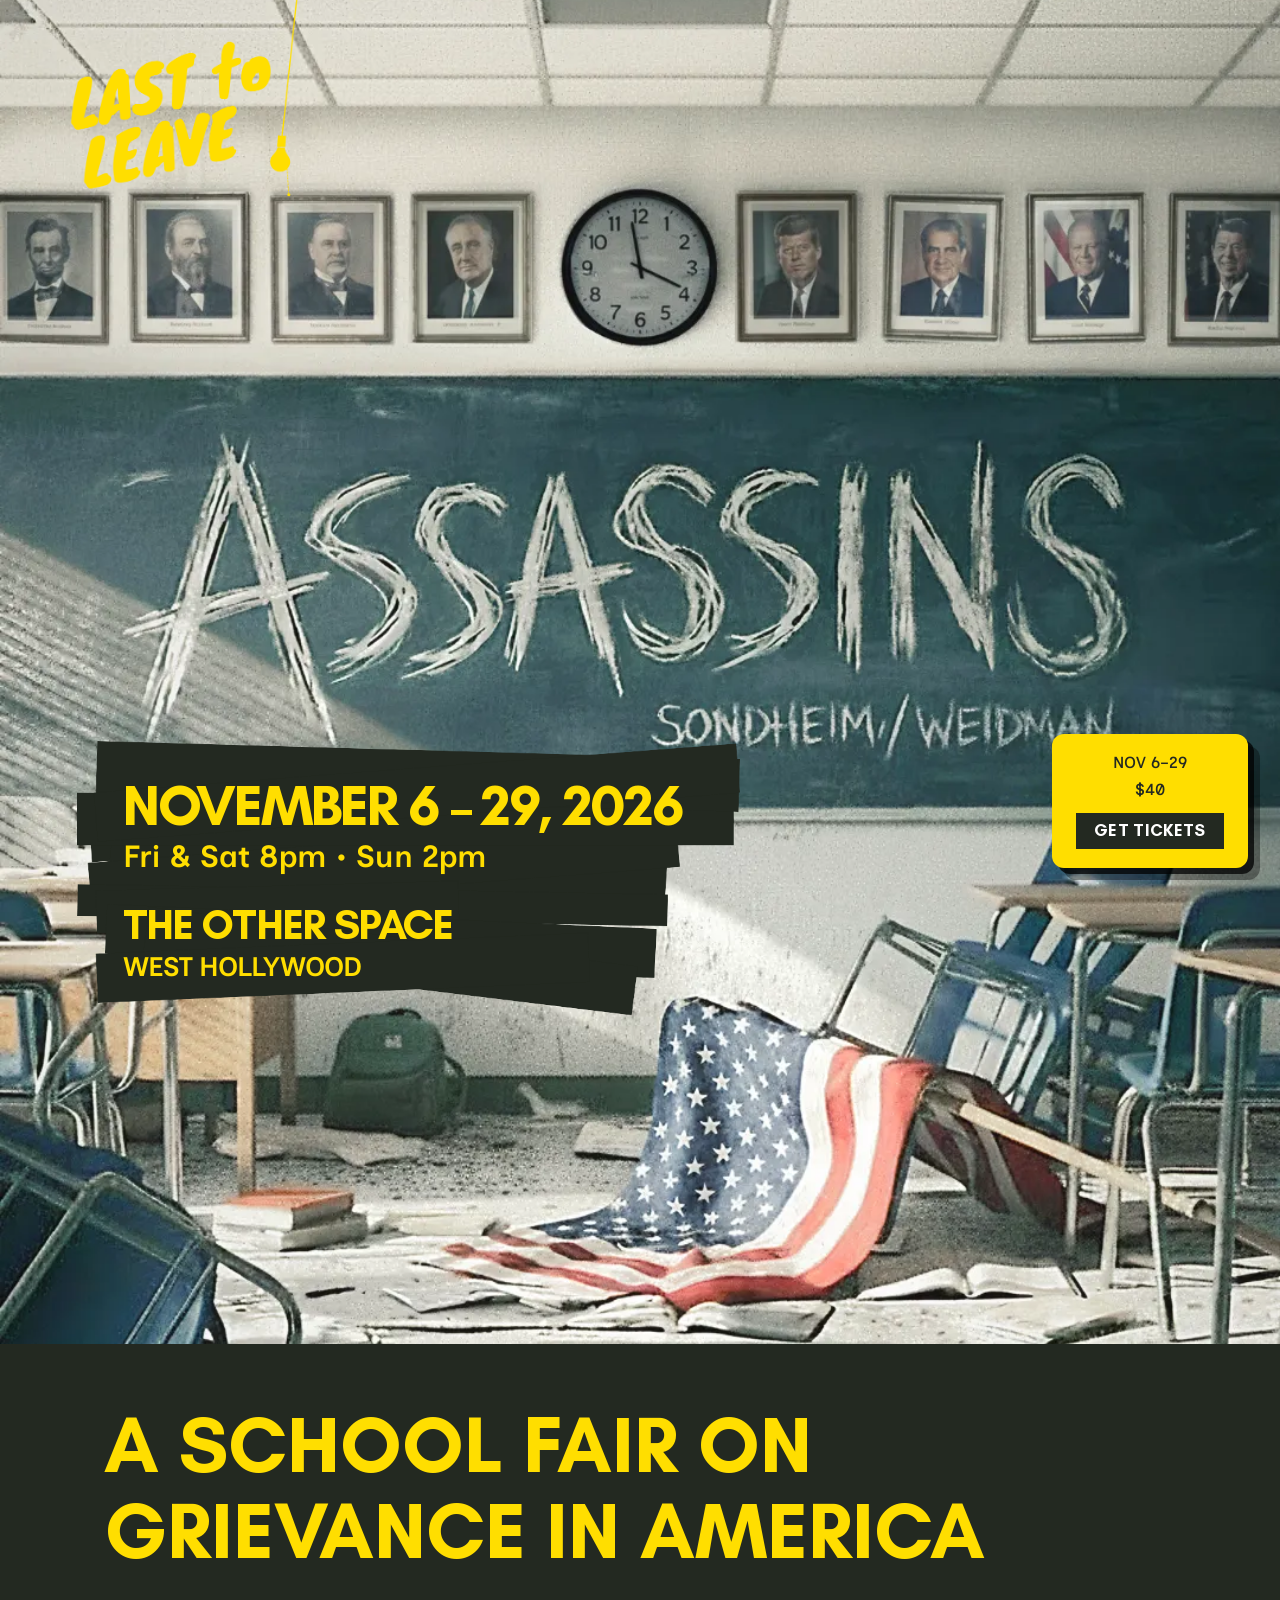
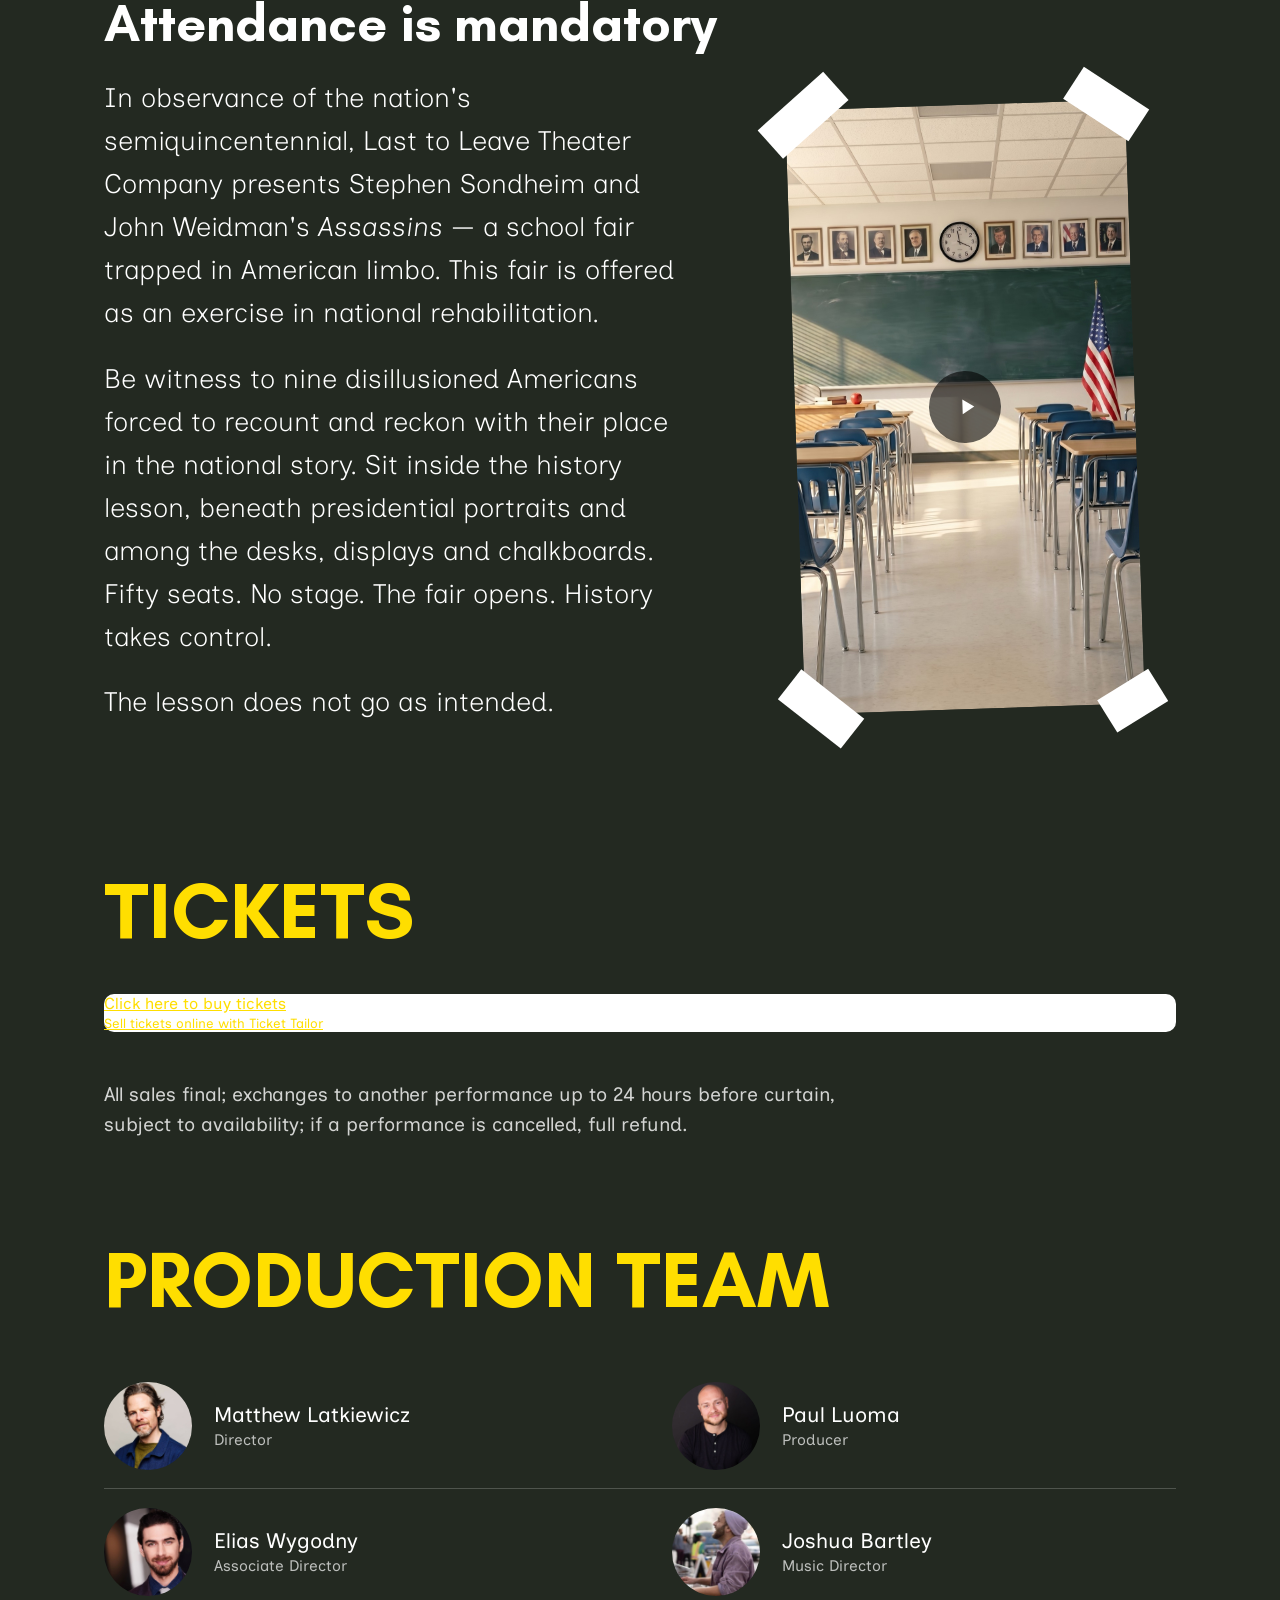
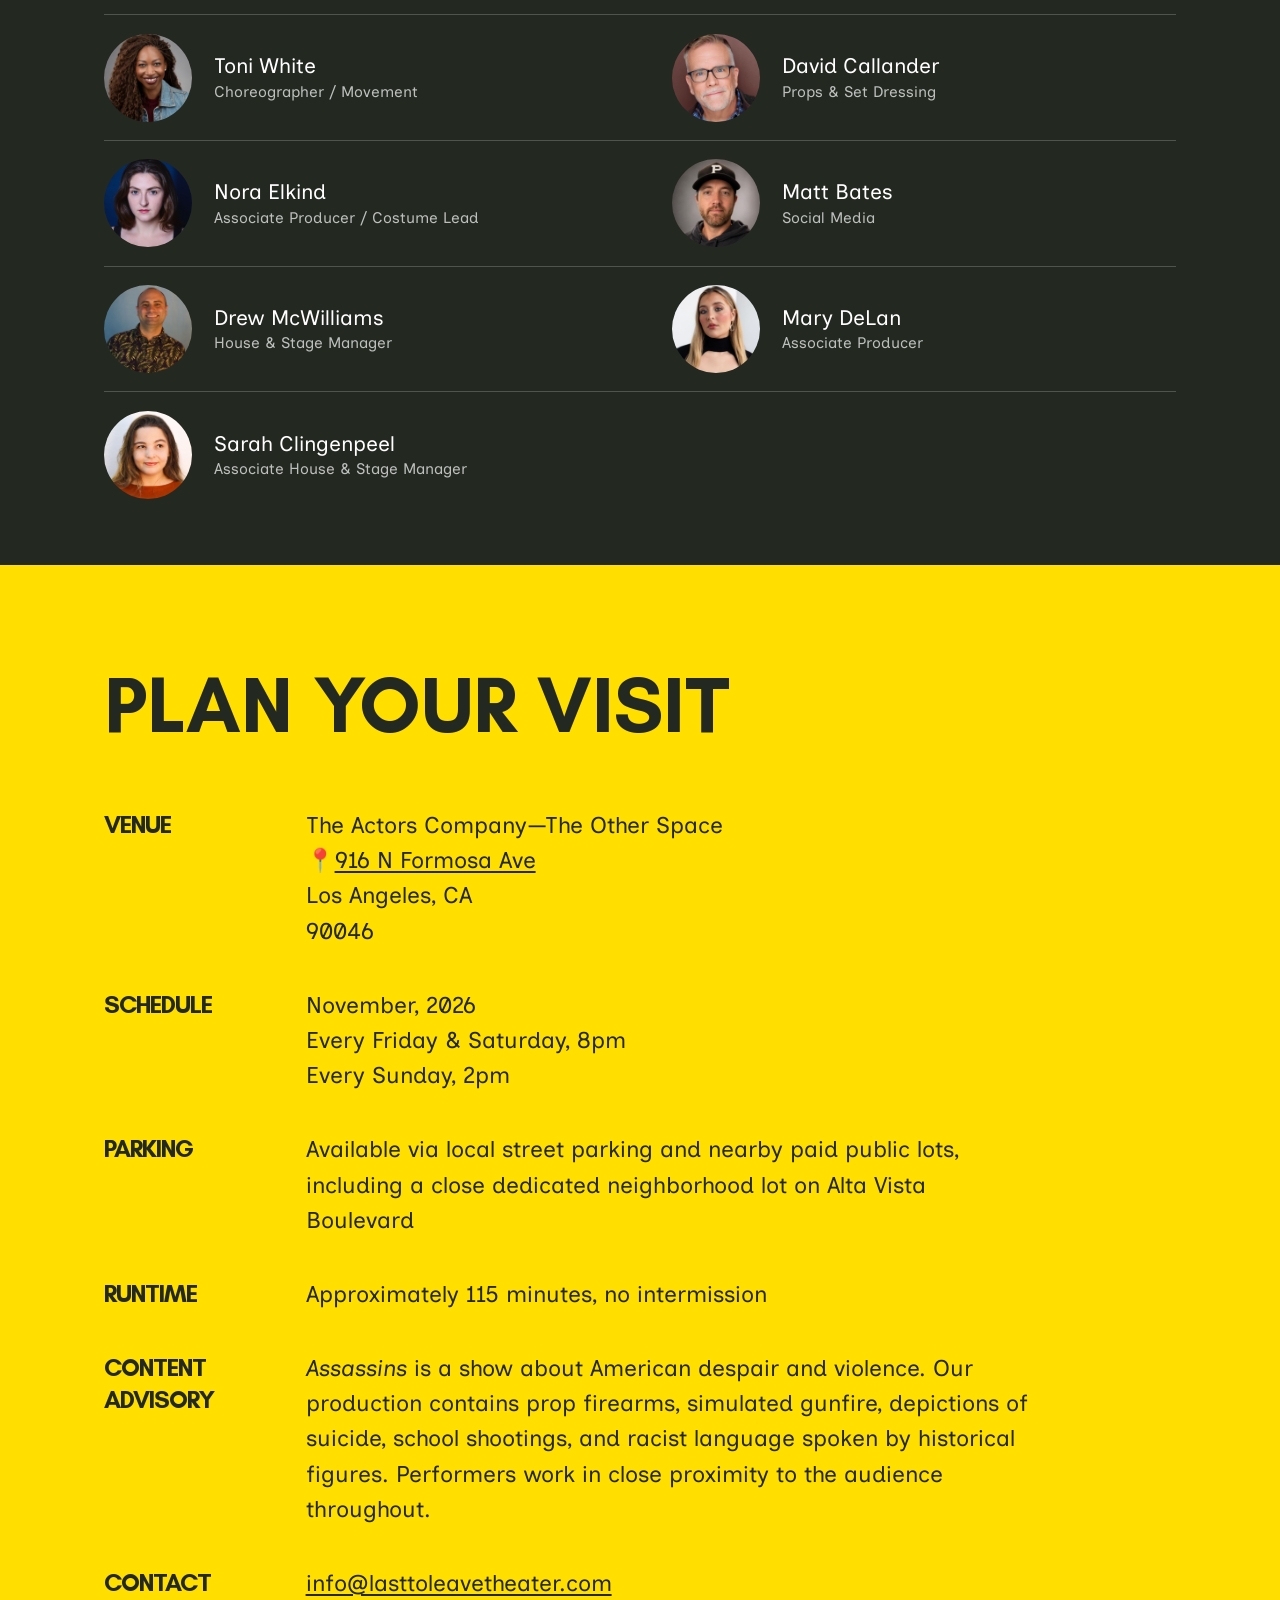
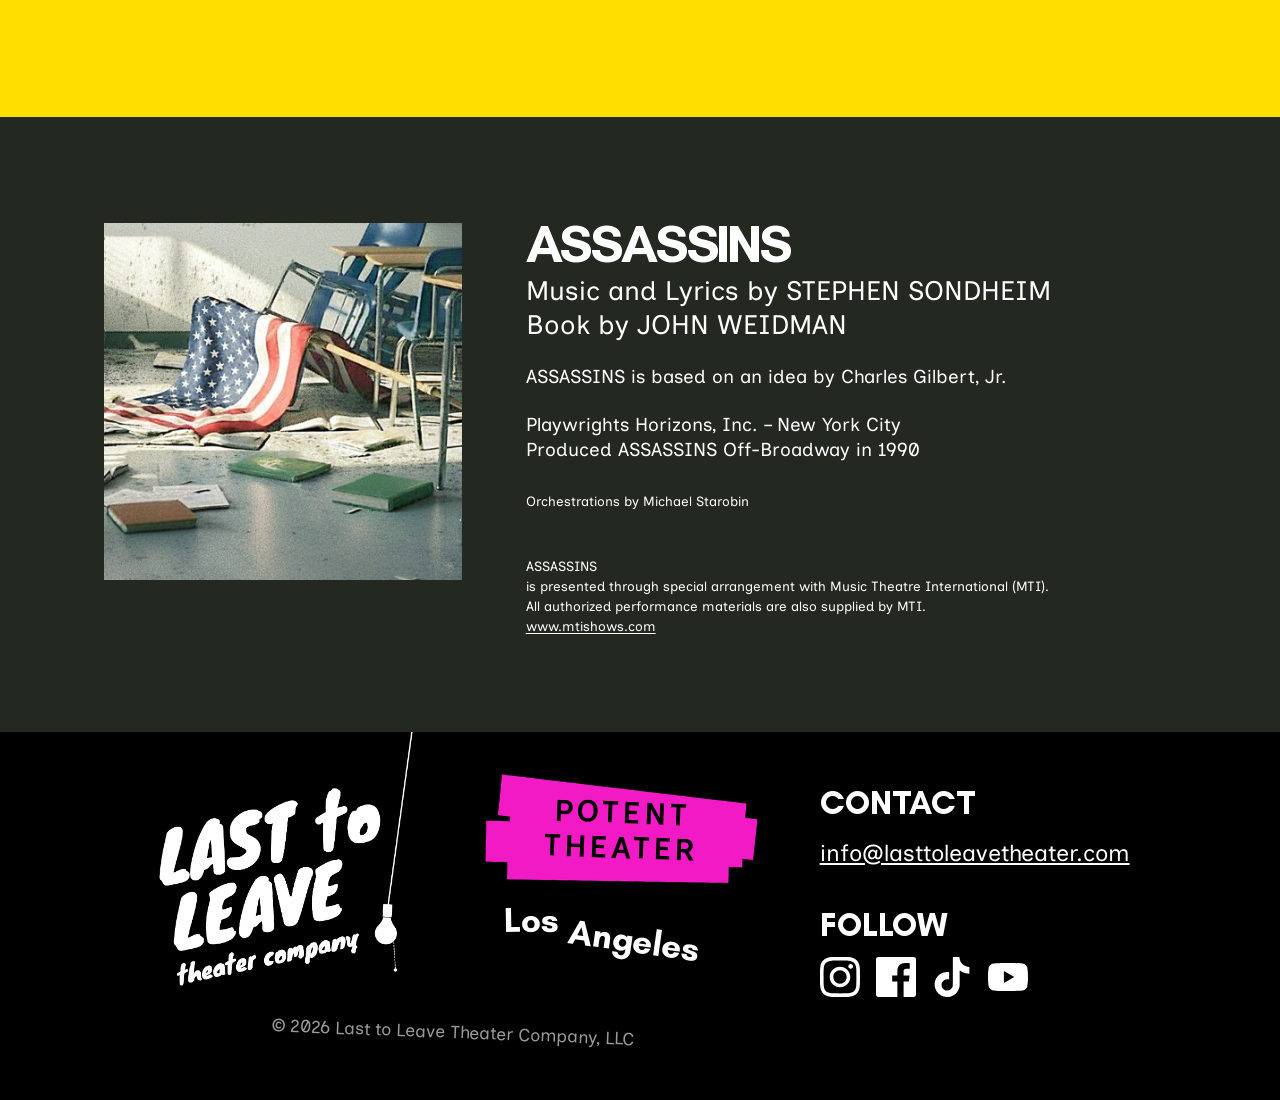
==== commit acda745f: "Commenting out waitlist message" ====
--- a/assassins/index.html
+++ b/assassins/index.html
@@ -172,10 +172,10 @@
   <div class="shell">
 
     <h2 class="tickets__heading">TICKETS</h2>
-    <h3>🚨 SPECIAL NOTE for this Saturday's (11/21) performance 🚨</h3>
+    <!--<h3>🚨 SPECIAL NOTE for this Saturday's (11/21) performance 🚨</h3>
     <p>Two tickets became available for this Saturday's performance and are currently being offered to those on the waitlist. 
     <p><strong>If unclaimed, they will go back on sale at 5pm PT today, Thursday 11/19</strong></p>
-    <p>(This is why is says "Low Availability", but you cannot currently buy them. Apologies for any confusion.)</p>
+    <p>(This is why is says "Low Availability", but you cannot currently buy them. Apologies for any confusion.)</p> -->
 
     <!-- Ticket Tailor Widget. Paste this into your website where you want the widget to appear. Do not change the code or the widget may not work properly. -->
     <div class="tt-widget"><div class="tt-widget-fallback"><p><a href="https://www.tickettailor.com/all-tickets-calendar/lasttoleavetheatercompany/?ref=website_widget" target="_blank">Click here to buy tickets</a><br /><small><a href="https://www.tickettailor.com?rf=wdg_330694" class="tt-widget-powered">Sell tickets online with Ticket Tailor</a></small></p></div><script src="https://cdn.tickettailor.com/js/widgets/min/widget.js" data-url="https://www.tickettailor.com/all-tickets-calendar/lasttoleavetheatercompany/?ref=website_widget" data-type="inline" data-inline-minimal="true" data-inline-show-logo="false" data-inline-bg-fill="false" data-inline-inherit-ref-from-url-param="" data-inline-ref="website_widget"></script></div><!-- End of Ticket Tailor Widget -->
